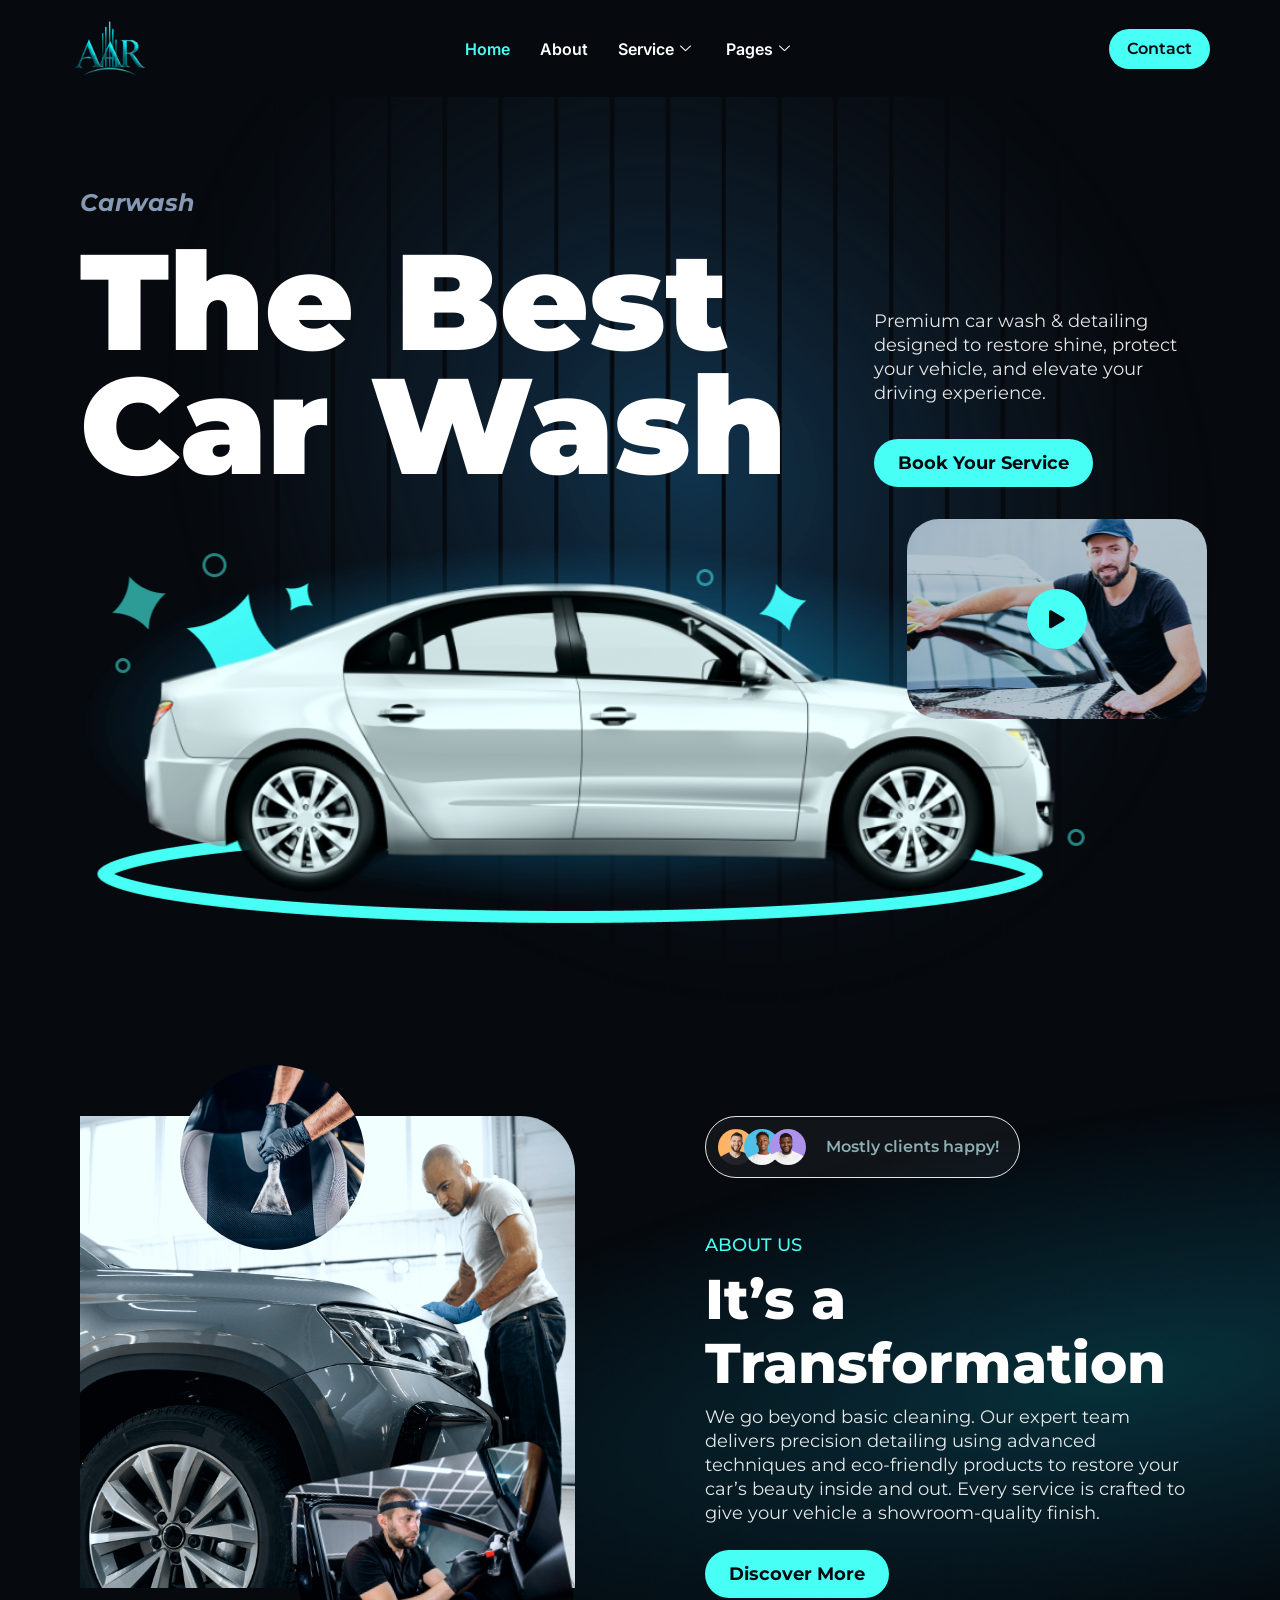
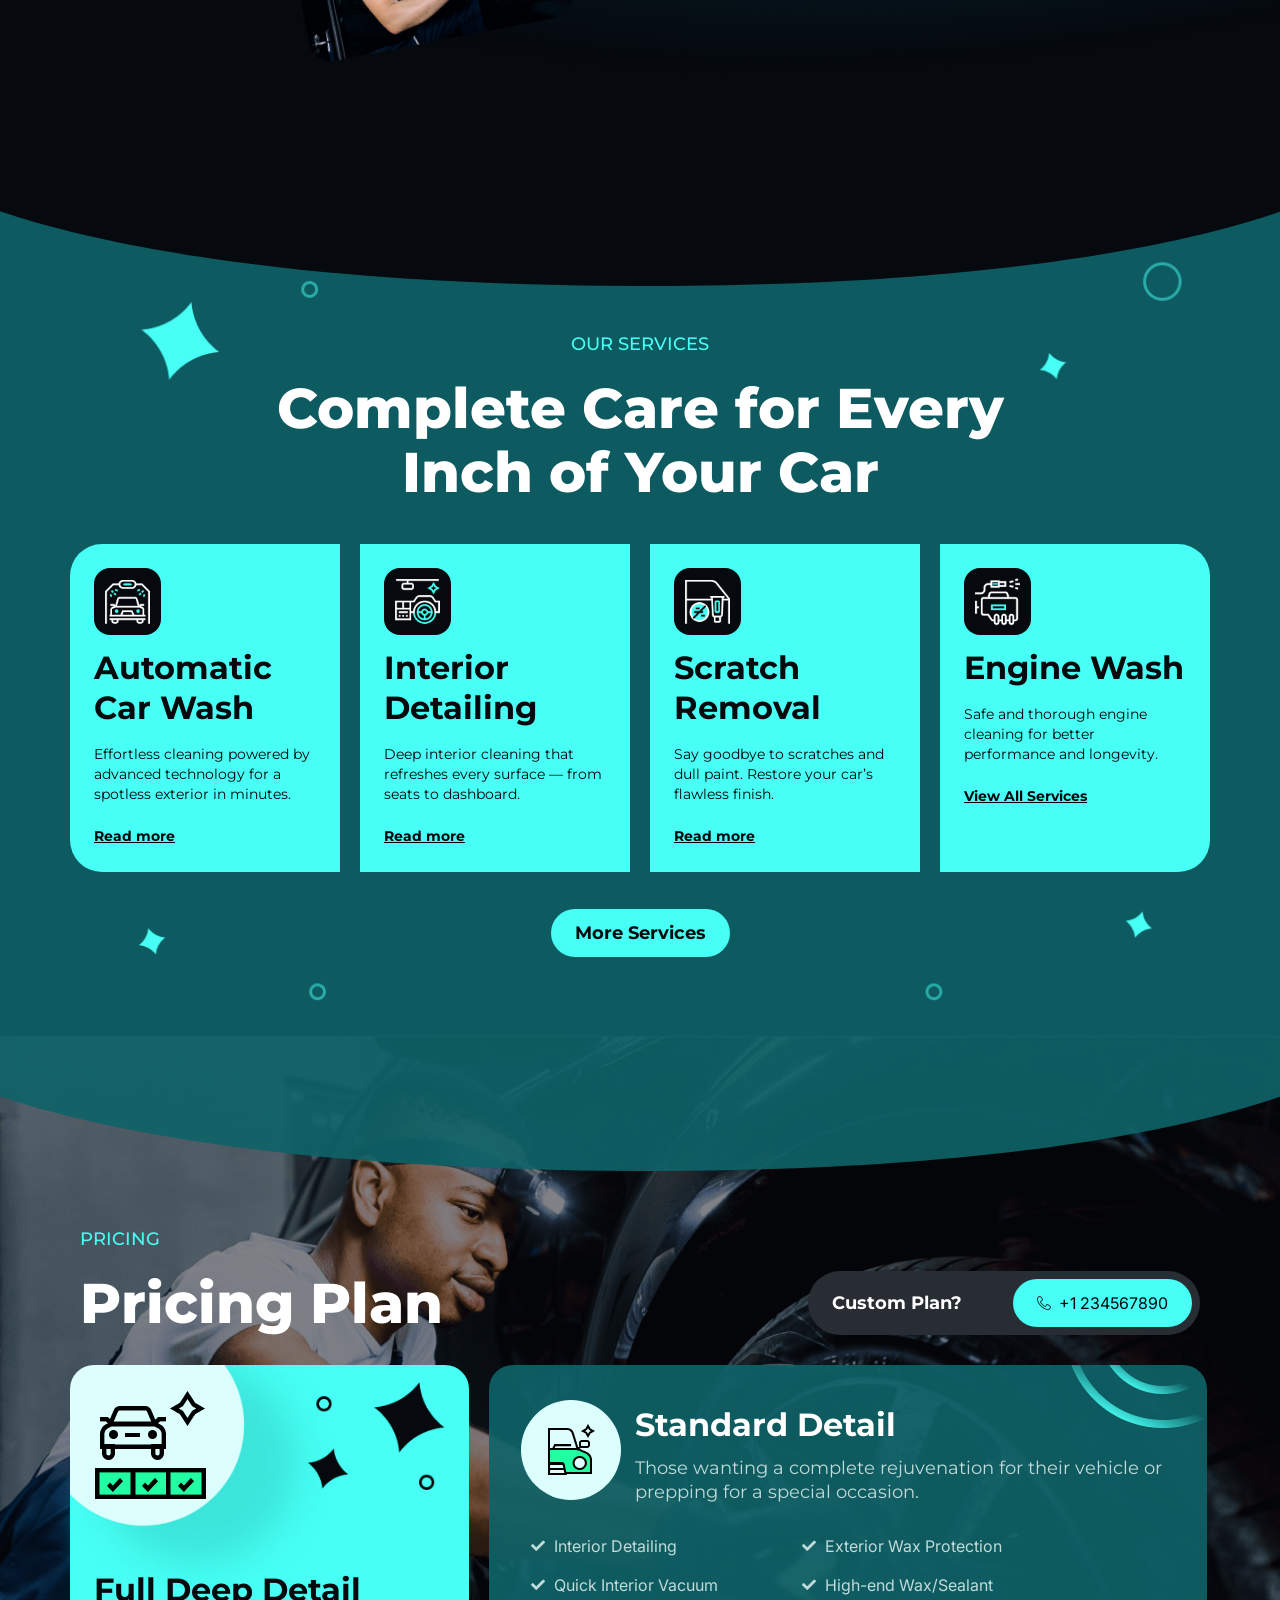
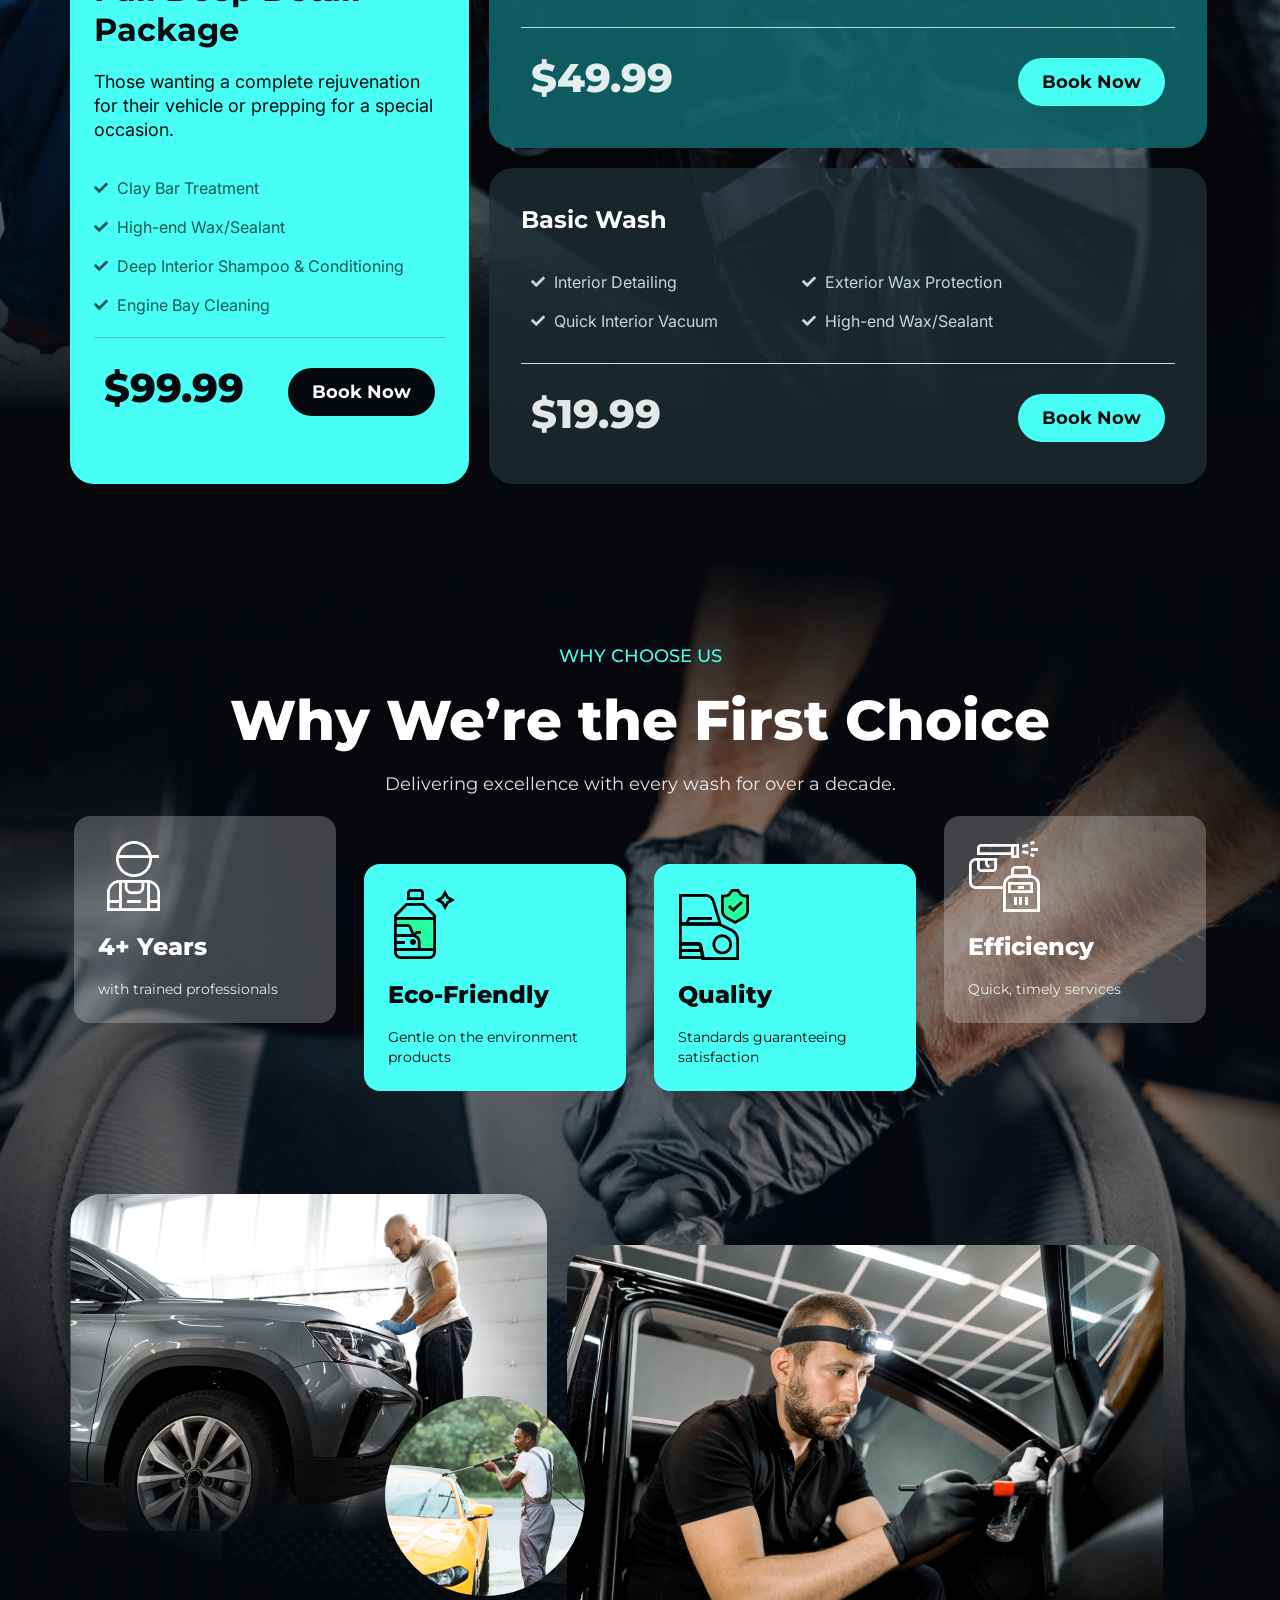
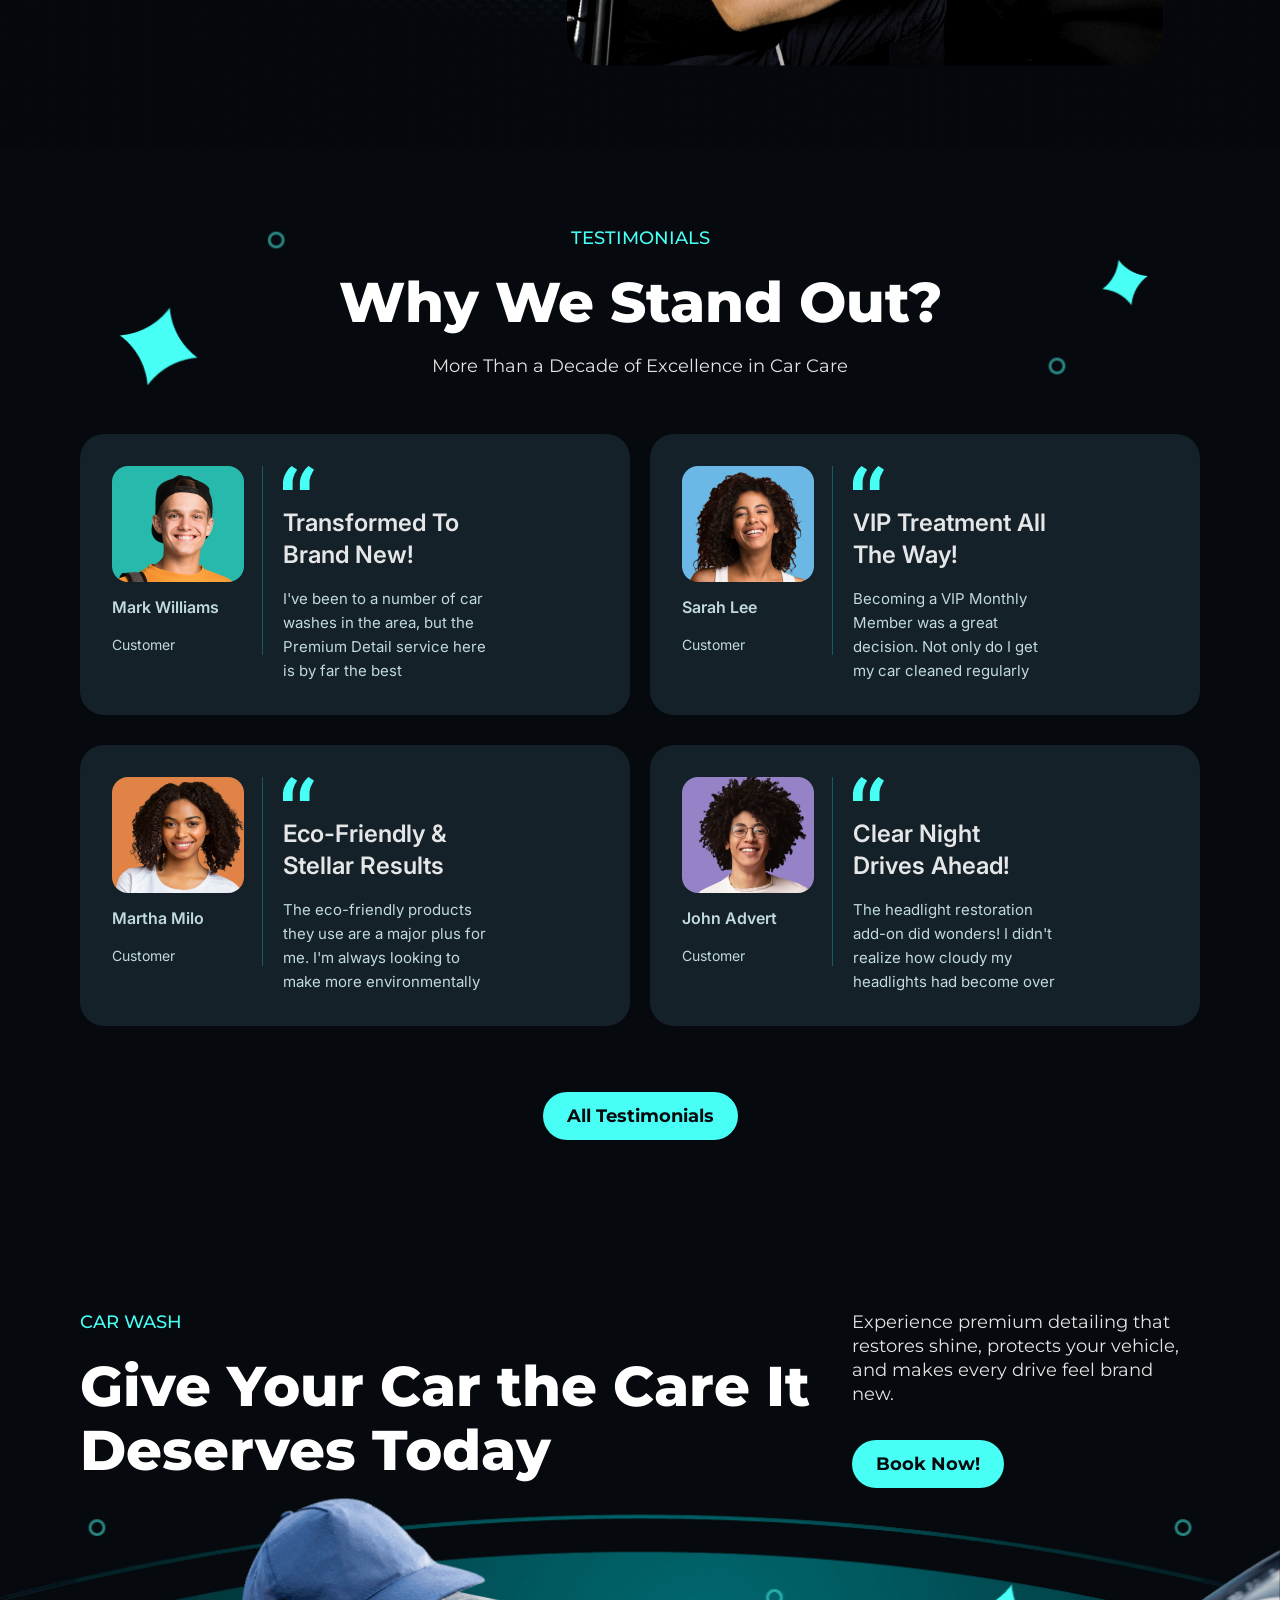
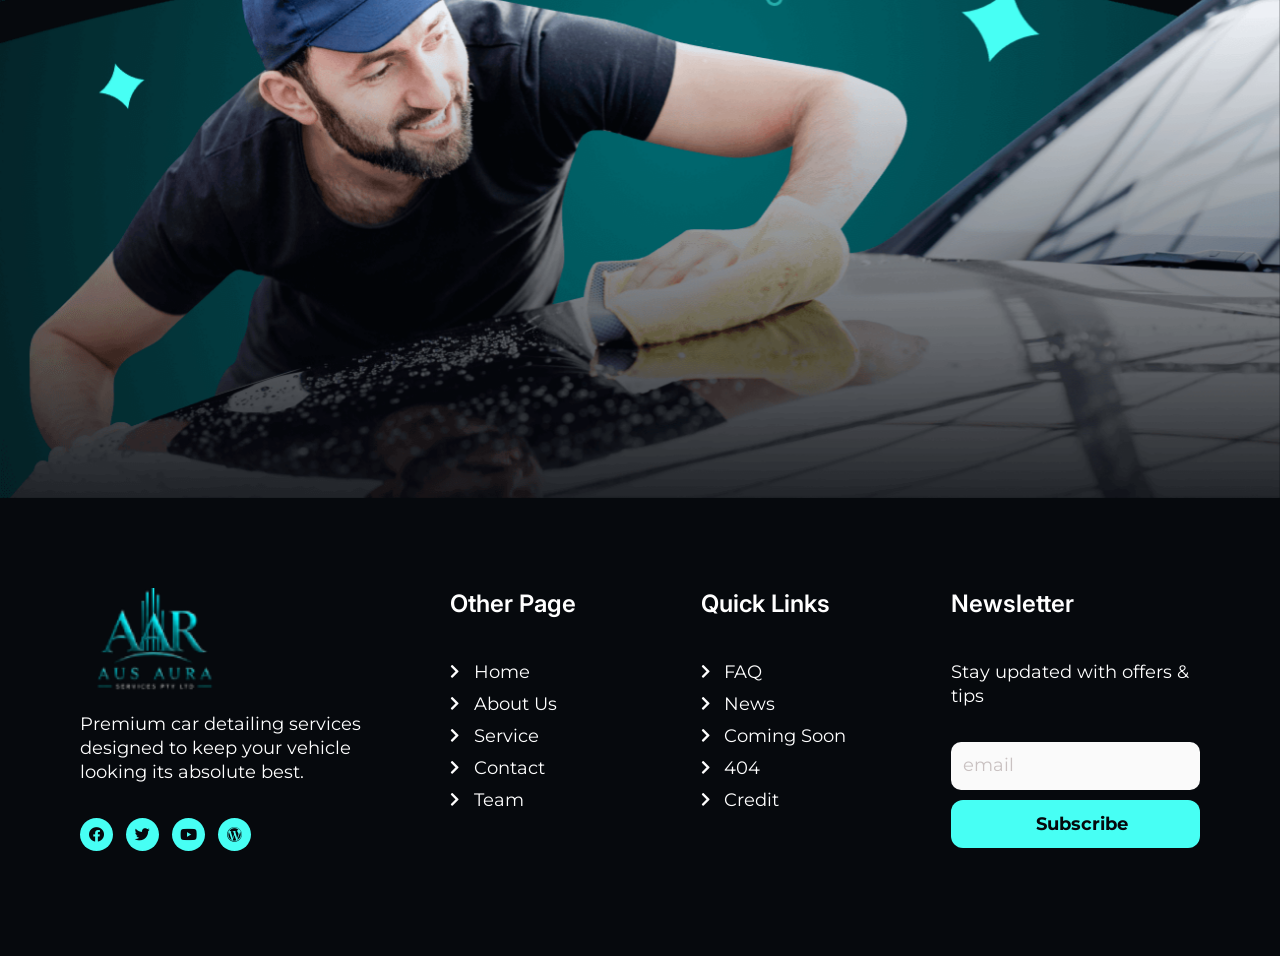
==== index.html @ 7280f5fd "fhome page" ====
<html lang="en-US" style="">
  <head>
    <meta charset="UTF-8" />
    <meta name="viewport" content="width=device-width, initial-scale=1.0" />
    <title>Home – kedas</title>
    <meta name="robots" content="max-image-preview:large" />
    <!-- <style>
      img:is([sizes="auto" i], [sizes^="auto," i]) {
        contain-intrinsic-size: 3000px 1500px;
      }
    </style>
    <link
      rel="alternate"
      type="application/rss+xml"
      title="kedas » Feed"
      href="https://kit.nirmanavisual.com/kedas/feed/"
    />
    <link
      rel="alternate"
      type="application/rss+xml"
      title="kedas » Comments Feed"
      href="https://kit.nirmanavisual.com/kedas/comments/feed/"
    /> -->
    <!-- <script>
      window._wpemojiSettings = {
        baseUrl: "https:\/\/s.w.org\/images\/core\/emoji\/15.0.3\/72x72\/",
        ext: ".png",
        svgUrl: "https:\/\/s.w.org\/images\/core\/emoji\/15.0.3\/svg\/",
        svgExt: ".svg",
        source: {
          concatemoji:
            "https:\/\/kit.nirmanavisual.com\/kedas\/wp-includes\/js\/wp-emoji-release.min.js?ver=6.7.5",
        },
      };
      /*! This file is auto-generated */
      !(function (i, n) {
        var o, s, e;
        function c(e) {
          try {
            var t = { supportTests: e, timestamp: new Date().valueOf() };
            sessionStorage.setItem(o, JSON.stringify(t));
          } catch (e) {}
        }
        function p(e, t, n) {
          (e.clearRect(0, 0, e.canvas.width, e.canvas.height),
            e.fillText(t, 0, 0));
          var t = new Uint32Array(
              e.getImageData(0, 0, e.canvas.width, e.canvas.height).data,
            ),
            r =
              (e.clearRect(0, 0, e.canvas.width, e.canvas.height),
              e.fillText(n, 0, 0),
              new Uint32Array(
                e.getImageData(0, 0, e.canvas.width, e.canvas.height).data,
              ));
          return t.every(function (e, t) {
            return e === r[t];
          });
        }
        function u(e, t, n) {
          switch (t) {
            case "flag":
              return n(
                e,
                "\ud83c\udff3\ufe0f\u200d\u26a7\ufe0f",
                "\ud83c\udff3\ufe0f\u200b\u26a7\ufe0f",
              )
                ? !1
                : !n(
                    e,
                    "\ud83c\uddfa\ud83c\uddf3",
                    "\ud83c\uddfa\u200b\ud83c\uddf3",
                  ) &&
                    !n(
                      e,
                      "\ud83c\udff4\udb40\udc67\udb40\udc62\udb40\udc65\udb40\udc6e\udb40\udc67\udb40\udc7f",
                      "\ud83c\udff4\u200b\udb40\udc67\u200b\udb40\udc62\u200b\udb40\udc65\u200b\udb40\udc6e\u200b\udb40\udc67\u200b\udb40\udc7f",
                    );
            case "emoji":
              return !n(
                e,
                "\ud83d\udc26\u200d\u2b1b",
                "\ud83d\udc26\u200b\u2b1b",
              );
          }
          return !1;
        }
        function f(e, t, n) {
          var r =
              "undefined" != typeof WorkerGlobalScope &&
              self instanceof WorkerGlobalScope
                ? new OffscreenCanvas(300, 150)
                : i.createElement("canvas"),
            a = r.getContext("2d", { willReadFrequently: !0 }),
            o = ((a.textBaseline = "top"), (a.font = "600 32px Arial"), {});
          return (
            e.forEach(function (e) {
              o[e] = t(a, e, n);
            }),
            o
          );
        }
        function t(e) {
          var t = i.createElement("script");
          ((t.src = e), (t.defer = !0), i.head.appendChild(t));
        }
        "undefined" != typeof Promise &&
          ((o = "wpEmojiSettingsSupports"),
          (s = ["flag", "emoji"]),
          (n.supports = { everything: !0, everythingExceptFlag: !0 }),
          (e = new Promise(function (e) {
            i.addEventListener("DOMContentLoaded", e, { once: !0 });
          })),
          new Promise(function (t) {
            var n = (function () {
              try {
                var e = JSON.parse(sessionStorage.getItem(o));
                if (
                  "object" == typeof e &&
                  "number" == typeof e.timestamp &&
                  new Date().valueOf() < e.timestamp + 604800 &&
                  "object" == typeof e.supportTests
                )
                  return e.supportTests;
              } catch (e) {}
              return null;
            })();
            if (!n) {
              if (
                "undefined" != typeof Worker &&
                "undefined" != typeof OffscreenCanvas &&
                "undefined" != typeof URL &&
                URL.createObjectURL &&
                "undefined" != typeof Blob
              )
                try {
                  var e =
                      "postMessage(" +
                      f.toString() +
                      "(" +
                      [JSON.stringify(s), u.toString(), p.toString()].join(
                        ",",
                      ) +
                      "));",
                    r = new Blob([e], { type: "text/javascript" }),
                    a = new Worker(URL.createObjectURL(r), {
                      name: "wpTestEmojiSupports",
                    });
                  return void (a.onmessage = function (e) {
                    (c((n = e.data)), a.terminate(), t(n));
                  });
                } catch (e) {}
              c((n = f(s, u, p)));
            }
            t(n);
          })
            .then(function (e) {
              for (var t in e)
                ((n.supports[t] = e[t]),
                  (n.supports.everything =
                    n.supports.everything && n.supports[t]),
                  "flag" !== t &&
                    (n.supports.everythingExceptFlag =
                      n.supports.everythingExceptFlag && n.supports[t]));
              ((n.supports.everythingExceptFlag =
                n.supports.everythingExceptFlag && !n.supports.flag),
                (n.DOMReady = !1),
                (n.readyCallback = function () {
                  n.DOMReady = !0;
                }));
            })
            .then(function () {
              return e;
            })
            .then(function () {
              var e;
              n.supports.everything ||
                (n.readyCallback(),
                (e = n.source || {}).concatemoji
                  ? t(e.concatemoji)
                  : e.wpemoji && e.twemoji && (t(e.twemoji), t(e.wpemoji)));
            }));
      })((window, document), window._wpemojiSettings);
    </script> -->
    <link
      rel="stylesheet"
      href="./assets/css/frontend-lite.min.css"
      media="all"
    />
    <link
      rel="stylesheet"
      href="./assets/css/post-245.css"
      media="all"
    />
    <link
      rel="stylesheet"
      href="./assets/css/frontend.css"
      media="all"
    />
    <link
      rel="stylesheet"
      id="font-awesome-5-all-css"
      href="./assets/css/fontawesome/all.min.css"
      media="all"
    />
    <link
      rel="stylesheet"
      id="font-awesome-4-shim-css"
      href="./assets/css/fontawesome/v4-shims.min.css"
      media="all"
    />
    <link
      rel="stylesheet"
      href="./assets/css/post-263.css"
      media="all"
    />
    <link
      rel="stylesheet"
      id="iziModal-css"
      href="./assets/css/iziModal.css"
      media="all"
    />
    <link
      rel="stylesheet"
      id="premium-addons-css"
      href="./assets/css/premium-addons.min.css"
      media="all"
    />
    <link
      rel="stylesheet"
      id="tf-font-awesome-css"
      href="./assets/css/fontawesome/all.min.css"
      media="all"
    />
    <link
      rel="stylesheet"
      id="tf-regular-css"
      href="./assets/css/fontawesome/regular.min.css"
      media="all"
    />
    <link
      rel="stylesheet"
      id="tf-style-css"
      href="./assets/css/tf-style.css"
      media="all"
    />
    <link rel="stylesheet" href="./assets/css/global-styles-inline-css.css">
    <link
      rel="stylesheet"
      id="niche-frame-css"
      href="./assets/css/niche-frame.css"
      media="all"
    />
    <link
      rel="stylesheet"
      id="font-awesome-css"
      href="./assets/css/fontawesome/font-awesome.min.css"
      media="all"
    />
    <link
      rel="stylesheet"
      id="animate-css"
      href="./assets/css/animate.min.css"
      media="all"
    />
    <link
      rel="stylesheet"
      id="themify-icons-css"
      href="./assets/css/themify-icons.min.css"
      media="all"
    />
    <link
      rel="stylesheet"
      id="linea-css"
      href="./assets/css/linea.min.css"
      media="all"
    />
    <link
      rel="stylesheet"
      id="magnific-popup-css"
      href="./assets/css/magnific-popup.min.css"
      media="all"
    />
    <link
      rel="stylesheet"
      id="owl-carousel-css"
      href="./assets/carousal/owl.carousel.css"
      media="all"
    />
    <link
      rel="stylesheet"
      id="juxtapose-css"
      href="./assets/css/juxtapose.css"
      media="all"
    />
    <link
      rel="stylesheet"
      id="naevents-styles-css"
      href="./assets/css/styles.css"
      media="all"
    />




    <link
      rel="stylesheet"
      id="naevents-responsive-css"
      href="./assets/css/responsive1.css"
      media="all"
    />
    <link
      rel="stylesheet"
      id="template-kit-export-css"
      href="./assets/css/template-kit-export-public.min.css"
      media="all"
    />
    <link
      rel="stylesheet"
      id="hfe-style-css"
      href="./assets/css/header-footer-elementor.css"
      media="all"
    />
    <link
      rel="stylesheet"
      id="elementor-icons-css"
      href="./assets/css/icons/elementor-icons.min.css"
      media="all"
    />
    <link
      rel="stylesheet"
      id="swiper-css"
      href="./assets/carousal/swiper.min.css"
      media="all"
    />
    <link
      rel="stylesheet"
      id="elementor-post-3-css"
      href="./assets/css/post-3.css"
      media="all"
    />
    <link
      rel="stylesheet"
      id="elementor-pro-css"
      href="./assets/css/frontend-lite2.css"
      media="all"
    />
    <link
      rel="stylesheet"
      id="jet-sticky-frontend-css"
      href="./assets/css/jet-sticky-frontend.css"
      media="all"
    />
    <link
      rel="stylesheet"
      id="elementor-post-268-css"
      href="./assets/css/post-268.css"
      media="all"
    />
    <link
      rel="stylesheet"
      id="text-editor-style-css"
      href="./assets/css/text-editor.css"
      media="all"
    />
    <link
      rel="stylesheet"
      id="hello-elementor-css"
      href="./assets/css/style.min.css"
      media="all"
    />
    <link
      rel="stylesheet"
      id="hello-elementor-theme-style-css"
      href="./assets/css/theme.min.css"
      media="all"
    />
    <link
      rel="stylesheet"
      id="hello-elementor-header-footer-css"
      href="./assets/css/header-footer.min.css"
      media="all"
    />
    <link
      rel="stylesheet"
      id="elementor-icons-ekiticons-css"
      href="./assets/css/icons/ekiticons.css"
      media="all"
    />
    <link
      rel="stylesheet"
      id="ekit-widget-styles-css"
      href="./assets/css/widget-styles.css"
      media="all"
    />
    <link
      rel="stylesheet"
      id="ekit-responsive-css"
      href="./assets/css/responsive.css"
      media="all"
    />



    <link
      rel="stylesheet"
      id="google-fonts-1-css"
      href="https://fonts.googleapis.com/css?family=Montserrat%3A100%2C100italic%2C200%2C200italic%2C300%2C300italic%2C400%2C400italic%2C500%2C500italic%2C600%2C600italic%2C700%2C700italic%2C800%2C800italic%2C900%2C900italic%7CInter%3A100%2C100italic%2C200%2C200italic%2C300%2C300italic%2C400%2C400italic%2C500%2C500italic%2C600%2C600italic%2C700%2C700italic%2C800%2C800italic%2C900%2C900italic&amp;display=auto&amp;ver=6.7.5"
      media="all"
    />
    <link
      rel="stylesheet"
      id="elementor-icons-shared-0-css"
      href="./assets/css/fontawesome/font-awesome.min.css"
      media="all"
    />
    <link
      rel="stylesheet"
      id="elementor-icons-fa-brands-css"
      href="./assets/css/fontawesome/brands.min.css"
      media="all"
    />
    <link
      rel="stylesheet"
      id="elementor-icons-fa-solid-css"
      href="./assets/css/fontawesome/solid.min.css"
      media="all"
    />
    <link rel="preconnect" href="https://fonts.gstatic.com/" crossorigin="" />
    <script
      src="./assets/css/fontawesome/v4-shims.min.css"
      id="font-awesome-4-shim-js"
    ></script>
    <script
      src="./assets/js/jquery.min.js"
      id="jquery-core-js"
    ></script>
    <script
      src="./assets/js/jquery-migrate.min.js"
      id="jquery-migrate-js"
    ></script>
    <script
      src="./assets/carousal/swiper.min.js"
      id="tf-swiper-js"
    ></script>
    <script
      src="./assets/js/template-kit-export-public.min.js"
      id="template-kit-export-js"
    ></script>

    <!-- <link
      rel="https://api.w.org/"
      href="https://kit.nirmanavisual.com/kedas/wp-json/"
    />
    <link
      rel="EditURI"
      type="application/rsd+xml"
      title="RSD"
      href="https://kit.nirmanavisual.com/kedas/xmlrpc.php?rsd"
    />
    <meta name="generator" content="WordPress 6.7.5" />
    <link
      rel="canonical"
      href="https://kit.nirmanavisual.com/kedas/template-kit/home/"
    />
    <link rel="shortlink" href="https://kit.nirmanavisual.com/kedas/?p=268" />
    <link
      rel="alternate"
      title="oEmbed (JSON)"
      type="application/json+oembed"
      href="https://kit.nirmanavisual.com/kedas/wp-json/oembed/1.0/embed?url=https%3A%2F%2Fkit.nirmanavisual.com%2Fkedas%2Ftemplate-kit%2Fhome%2F"
    />
    <link
      rel="alternate"
      title="oEmbed (XML)"
      type="text/xml+oembed"
      href="https://kit.nirmanavisual.com/kedas/wp-json/oembed/1.0/embed?url=https%3A%2F%2Fkit.nirmanavisual.com%2Fkedas%2Ftemplate-kit%2Fhome%2F&amp;format=xml"
    />
    <meta
      name="generator"
      content="Elementor 3.18.3; features: e_dom_optimization, e_optimized_assets_loading, e_optimized_css_loading, additional_custom_breakpoints, block_editor_assets_optimize, e_image_loading_optimization; settings: css_print_method-external, google_font-enabled, font_display-auto"
    /> -->

    <script
      src="./assets/js/wp-emoji-release.min.js"
      defer=""
    ></script>
    <style id="theia-sticky-sidebar-stylesheet-TSS">
      .theiaStickySidebar:after {
        content: "";
        display: table;
        clear: both;
      }
    </style>
  </head>

  <body
    class="envato_tk_templates-template envato_tk_templates-template-elementor_header_footer single single-envato_tk_templates postid-268 ehf-template-hello-elementor ehf-stylesheet-hello-elementor elementor-default elementor-template-full-width elementor-kit-3 elementor-page elementor-page-268 e--ua-blink e--ua-chrome e--ua-webkit"
    data-elementor-device-mode="desktop"
    style=""
  >
    <div
      class="ekit-template-content-markup ekit-template-content-header ekit-template-content-theme-support"
    >
      <div
        data-elementor-type="wp-post"
        data-elementor-id="245"
        class="elementor elementor-245"
        data-elementor-post-type="elementskit_template"
      >
        <div
          class="elementor-element elementor-element-3a4dbba e-flex e-con-boxed e-con e-parent"
          data-id="3a4dbba"
          data-element_type="container"
          data-settings='{"content_width":"boxed"}'
          data-core-v316-plus="true"
        >
          <div class="e-con-inner">
            <div
              class="elementor-element elementor-element-2f1b044 elementor-widget elementor-widget-image"
              data-id="2f1b044"
              data-element_type="widget"
              data-widget_type="image.default"
            >
              <div class="elementor-widget-container">
                <style>
                  /*! elementor - v3.18.0 - 20-12-2023 */
                  .elementor-widget-image {
                    text-align: center;
                  }

                  .elementor-widget-image a {
                    display: inline-block;
                  }

                  .elementor-widget-image a img[src$=".svg"] {
                    width: 48px;
                  }

                  .elementor-widget-image img {
                    vertical-align: middle;
                    display: inline-block;
                  }
                </style>
                <a
                  href="https://kit.nirmanavisual.com/archidream/template-kit/home/"
                >
                  <img
                    width="407"
                    height="61"
                    src="./assets/img/Car-Shop-Logo-1-1.png"
                    class="attachment-large size-large wp-image-721"
                    alt=""
                    srcset="
                      ./assets/img/Car-Shop-Logo-1-1.png        407w,
                      ./assets/img/Car-Shop-Logo-1-1-300x45.png 300w
                    "
                    sizes="(max-width: 407px) 100vw, 407px"
                  />
                </a>
              </div>
            </div>
            <div
              class="elementor-element elementor-element-634c798 elementor-widget elementor-widget-ekit-nav-menu"
              data-id="634c798"
              data-element_type="widget"
              data-widget_type="ekit-nav-menu.default"
            >
              <div class="elementor-widget-container">
                <div
                  class="ekit-wid-con ekit_menu_responsive_tablet"
                  data-hamburger-icon=""
                  data-hamburger-icon-type="icon"
                  data-responsive-breakpoint="1024"
                >
                  <button
                    class="elementskit-menu-hamburger elementskit-menu-toggler"
                    type="button"
                    aria-label="hamburger-icon"
                  >
                    <span class="elementskit-menu-hamburger-icon"></span
                    ><span class="elementskit-menu-hamburger-icon"></span
                    ><span class="elementskit-menu-hamburger-icon"></span>
                  </button>
                  <div
                    id="ekit-megamenu-header"
                    class="elementskit-menu-container elementskit-menu-offcanvas-elements elementskit-navbar-nav-default ekit-nav-menu-one-page-no ekit-nav-dropdown-hover"
                    ekit-dom-added="yes"
                  >
                    <ul
                      id="menu-header"
                      class="elementskit-navbar-nav elementskit-menu-po-center submenu-click-on-icon"
                    >
                      <li
                        id="menu-item-254"
                        class="menu-item menu-item-type-custom menu-item-object-custom current-menu-item menu-item-254 nav-item elementskit-mobile-builder-content active"
                        data-vertical-menu="750px"
                      >
                        <a
                          href="https://kit.nirmanavisual.com/kedas/template-kit/home/"
                          class="ekit-menu-nav-link active"
                          >Home</a
                        >
                      </li>
                      <li
                        id="menu-item-255"
                        class="menu-item menu-item-type-custom menu-item-object-custom menu-item-255 nav-item elementskit-mobile-builder-content"
                        data-vertical-menu="750px"
                      >
                        <a
                          href="https://kit.nirmanavisual.com/kedas/template-kit/about/"
                          class="ekit-menu-nav-link"
                          >About</a
                        >
                      </li>
                      <li
                        id="menu-item-596"
                        class="menu-item menu-item-type-custom menu-item-object-custom menu-item-has-children menu-item-596 nav-item elementskit-dropdown-has relative_position elementskit-dropdown-menu-default_width elementskit-mobile-builder-content"
                        data-vertical-menu="750px"
                      >
                        <a
                          href="#"
                          class="ekit-menu-nav-link ekit-menu-dropdown-toggle"
                          >Service<i
                            aria-hidden="true"
                            class="icon icon-down-arrow1 elementskit-submenu-indicator"
                          ></i
                        ></a>
                        <ul
                          class="elementskit-dropdown elementskit-submenu-panel"
                        >
                          <li
                            id="menu-item-262"
                            class="menu-item menu-item-type-custom menu-item-object-custom menu-item-262 nav-item elementskit-mobile-builder-content"
                            data-vertical-menu="750px"
                          >
                            <a
                              href="https://kit.nirmanavisual.com/kedas/template-kit/service/"
                              class="dropdown-item"
                              >Service</a
                            >
                          </li>
                          <li
                            id="menu-item-595"
                            class="menu-item menu-item-type-custom menu-item-object-custom menu-item-595 nav-item elementskit-mobile-builder-content"
                            data-vertical-menu="750px"
                          >
                            <a
                              href="https://kit.nirmanavisual.com/kedas/template-kit/service-detail/"
                              class="dropdown-item"
                              >Service Details</a
                            >
                          </li>
                        </ul>
                      </li>
                      <li
                        id="menu-item-257"
                        class="menu-item menu-item-type-custom menu-item-object-custom menu-item-has-children menu-item-257 nav-item elementskit-dropdown-has relative_position elementskit-dropdown-menu-default_width elementskit-mobile-builder-content"
                        data-vertical-menu="750px"
                      >
                        <a
                          href="#"
                          class="ekit-menu-nav-link ekit-menu-dropdown-toggle"
                          >Pages<i
                            aria-hidden="true"
                            class="icon icon-down-arrow1 elementskit-submenu-indicator"
                          ></i
                        ></a>
                        <ul
                          class="elementskit-dropdown elementskit-submenu-panel"
                        >
                          <li
                            id="menu-item-256"
                            class="menu-item menu-item-type-custom menu-item-object-custom menu-item-256 nav-item elementskit-mobile-builder-content"
                            data-vertical-menu="750px"
                          >
                            <a
                              href="https://kit.nirmanavisual.com/kedas/template-kit/new/"
                              class="dropdown-item"
                              >News</a
                            >
                          </li>
                          <li
                            id="menu-item-636"
                            class="menu-item menu-item-type-custom menu-item-object-custom menu-item-636 nav-item elementskit-mobile-builder-content"
                            data-vertical-menu="750px"
                          >
                            <a
                              href="https://kit.nirmanavisual.com/kedas/template-kit/team/"
                              class="dropdown-item"
                              >Team</a
                            >
                          </li>
                          <li
                            id="menu-item-258"
                            class="menu-item menu-item-type-custom menu-item-object-custom menu-item-258 nav-item elementskit-mobile-builder-content"
                            data-vertical-menu="750px"
                          >
                            <a
                              href="https://kit.nirmanavisual.com/kedas/template-kit/faq/"
                              class="dropdown-item"
                              >FAQ</a
                            >
                          </li>
                          <li
                            id="menu-item-259"
                            class="menu-item menu-item-type-custom menu-item-object-custom menu-item-259 nav-item elementskit-mobile-builder-content"
                            data-vertical-menu="750px"
                          >
                            <a
                              href="https://kit.nirmanavisual.com/kedas/template-kit/404/"
                              class="dropdown-item"
                              >404</a
                            >
                          </li>
                          <li
                            id="menu-item-260"
                            class="menu-item menu-item-type-custom menu-item-object-custom menu-item-260 nav-item elementskit-mobile-builder-content"
                            data-vertical-menu="750px"
                          >
                            <a
                              href="https://kit.nirmanavisual.com/kedas/template-kit/contact/"
                              class="dropdown-item"
                              >Contact</a
                            >
                          </li>
                        </ul>
                      </li>
                    </ul>
                    <div class="elementskit-nav-identity-panel">
                      <div class="elementskit-site-title">
                        <a
                          class="elementskit-nav-logo"
                          href="https://kit.nirmanavisual.com/kedas"
                          target="_self"
                          rel=""
                        >
                          <img src="" title="" alt="" />
                        </a>
                      </div>
                      <button
                        class="elementskit-menu-close elementskit-menu-toggler"
                        type="button"
                      >
                        X
                      </button>
                    </div>
                  </div>
                  <div
                    class="elementskit-menu-overlay elementskit-menu-offcanvas-elements elementskit-menu-toggler ekit-nav-menu--overlay"
                  ></div>
                </div>
              </div>
            </div>
            <div
              class="elementor-element elementor-element-b8241de elementor-align-right elementor-mobile-align-center elementor-widget elementor-widget-button"
              data-id="b8241de"
              data-element_type="widget"
              data-widget_type="button.default"
            >
              <div class="elementor-widget-container">
                <div class="elementor-button-wrapper">
                  <a
                    class="elementor-button elementor-button-link elementor-size-sm"
                    href="https://kit.nirmanavisual.com/kedas/template-kit/contact/"
                  >
                    <span class="elementor-button-content-wrapper">
                      <span class="elementor-button-text">Contact</span>
                    </span>
                  </a>
                </div>
              </div>
            </div>
          </div>
        </div>
      </div>
    </div>
    <div
      data-elementor-type="wp-post"
      data-elementor-id="268"
      class="elementor elementor-268"
      data-elementor-post-type="envato_tk_templates"
    >
      <div
        class="elementor-element elementor-element-24ff5d5 e-flex e-con-boxed e-con e-parent"
        data-id="24ff5d5"
        data-element_type="container"
        data-settings='{"background_background":"classic","content_width":"boxed"}'
        data-core-v316-plus="true"
      >
        <div class="e-con-inner">
          <div
            class="elementor-element elementor-element-f6853c3 e-flex e-con-boxed e-con e-child"
            data-id="f6853c3"
            data-element_type="container"
            data-settings='{"content_width":"boxed"}'
          >
            <div class="e-con-inner">
              <div
                class="elementor-element elementor-element-f866325 e-con-full e-flex e-con e-child"
                data-id="f866325"
                data-element_type="container"
                data-settings='{"content_width":"full"}'
              >
                <div
                  class="elementor-element elementor-element-ba15b96 elementor-widget elementor-widget-heading animated fadeInLeft"
                  data-id="ba15b96"
                  data-element_type="widget"
                  data-settings='{"_animation":"fadeInLeft"}'
                  data-widget_type="heading.default"
                >
                  <div class="elementor-widget-container">
                    <style>
                      /*! elementor - v3.18.0 - 20-12-2023 */
                      .elementor-heading-title {
                        padding: 0;
                        margin: 0;
                        line-height: 1;
                      }

                      .elementor-widget-heading
                        .elementor-heading-title[class*="elementor-size-"]
                        > a {
                        color: inherit;
                        font-size: inherit;
                        line-height: inherit;
                      }

                      .elementor-widget-heading
                        .elementor-heading-title.elementor-size-small {
                        font-size: 15px;
                      }

                      .elementor-widget-heading
                        .elementor-heading-title.elementor-size-medium {
                        font-size: 19px;
                      }

                      .elementor-widget-heading
                        .elementor-heading-title.elementor-size-large {
                        font-size: 29px;
                      }

                      .elementor-widget-heading
                        .elementor-heading-title.elementor-size-xl {
                        font-size: 39px;
                      }

                      .elementor-widget-heading
                        .elementor-heading-title.elementor-size-xxl {
                        font-size: 59px;
                      }
                    </style>
                    <h2 class="elementor-heading-title elementor-size-default">
                      Carwash
                    </h2>
                  </div>
                </div>
                <div
                  class="elementor-element elementor-element-a9d19dd elementor-widget__width-initial elementor-widget elementor-widget-heading animated fadeInLeft"
                  data-id="a9d19dd"
                  data-element_type="widget"
                  data-settings='{"_animation":"fadeInLeft"}'
                  data-widget_type="heading.default"
                >
                  <div class="elementor-widget-container">
                    <h1 class="elementor-heading-title elementor-size-default">
                      The Best Car Wash
                    </h1>
                  </div>
                </div>
              </div>
              <div
                class="elementor-element elementor-element-74dd84c e-flex e-con-boxed e-con e-child"
                data-id="74dd84c"
                data-element_type="container"
                data-settings='{"content_width":"boxed"}'
              >
                <div class="e-con-inner">
                  <div
                    class="elementor-element elementor-element-3d3df9c elementor-widget elementor-widget-text-editor animated fadeInRight"
                    data-id="3d3df9c"
                    data-element_type="widget"
                    data-settings='{"_animation":"fadeInRight"}'
                    data-widget_type="text-editor.default"
                  >
                    <div class="elementor-widget-container">
                      <style>
                        /*! elementor - v3.18.0 - 20-12-2023 */
                        .elementor-widget-text-editor.elementor-drop-cap-view-stacked
                          .elementor-drop-cap {
                          background-color: #69727d;
                          color: #fff;
                        }

                        .elementor-widget-text-editor.elementor-drop-cap-view-framed
                          .elementor-drop-cap {
                          color: #69727d;
                          border: 3px solid;
                          background-color: transparent;
                        }

                        .elementor-widget-text-editor:not(
                            .elementor-drop-cap-view-default
                          )
                          .elementor-drop-cap {
                          margin-top: 8px;
                        }

                        .elementor-widget-text-editor:not(
                            .elementor-drop-cap-view-default
                          )
                          .elementor-drop-cap-letter {
                          width: 1em;
                          height: 1em;
                        }

                        .elementor-widget-text-editor .elementor-drop-cap {
                          float: left;
                          text-align: center;
                          line-height: 1;
                          font-size: 50px;
                        }

                        .elementor-widget-text-editor
                          .elementor-drop-cap-letter {
                          display: inline-block;
                        }
                      </style>
                      <p>
                        Premium car wash & detailing designed to restore shine, protect your vehicle, and elevate your driving experience.
                      </p>
                    </div>
                  </div>
                  <div
                    class="elementor-element elementor-element-f676bd7 elementor-mobile-align-center elementor-widget elementor-widget-button animated fadeInRight"
                    data-id="f676bd7"
                    data-element_type="widget"
                    data-settings='{"_animation":"fadeInRight"}'
                    data-widget_type="button.default"
                  >
                    <div class="elementor-widget-container">
                      <div class="elementor-button-wrapper">
                        <a
                          class="elementor-button elementor-button-link elementor-size-sm"
                          href="#"
                        >
                          <span class="elementor-button-content-wrapper">
                            <span class="elementor-button-text">Book Your Service</span>
                          </span>
                        </a>
                      </div>
                    </div>
                  </div>
                  <div
                    class="elementor-element elementor-element-0166559 elementor-absolute elementor-hidden-tablet elementor-hidden-mobile elementor-widget elementor-widget-elementskit-video animated fadeInUp"
                    data-id="0166559"
                    data-element_type="widget"
                    data-settings='{"_position":"absolute","_animation":"fadeInUp"}'
                    data-widget_type="elementskit-video.default"
                  >
                    <div class="elementor-widget-container">
                      <div class="ekit-wid-con">
                        <div
                          class="video-content"
                          data-video-player="[]"
                          data-video-setting='{"videoVolume":"horizontal","startVolume":0.8,"videoType":"iframe","videoClass":"mfp-fade"}'
                        >
                          <a
                            class="ekit_icon_button glow-btn ekit-video-popup ekit-video-popup-btn"
                            href="https://www.youtube.com/embed/VhBl3dHT5SY?feature=oembed?playlist=VhBl3dHT5SY&amp;mute=0&amp;autoplay=0&amp;loop=no&amp;controls=0&amp;start=0&amp;end="
                            aria-label="video-popup"
                          >
                            <i aria-hidden="true" class="fas fa-play"></i>
                          </a>
                        </div>
                      </div>
                    </div>
                  </div>
                </div>
              </div>
            </div>
          </div>
          <div
            class="elementor-element elementor-element-6d85913 e-flex e-con-boxed e-con e-child"
            data-id="6d85913"
            data-element_type="container"
            data-settings='{"content_width":"boxed"}'
          >
            <div class="e-con-inner">
              <div
                class="elementor-element elementor-element-15f284f elementor-widget__width-initial elementor-widget-tablet__width-initial elementor-widget elementor-widget-image animated fadeInUp"
                data-id="15f284f"
                data-element_type="widget"
                data-settings='{"_animation":"fadeInUp"}'
                data-widget_type="image.default"
              >
                <div class="elementor-widget-container">
                  <img
                    fetchpriority="high"
                    decoding="async"
                    width="800"
                    height="286"
                    src="./assets/img/Car-Hero.png"
                    class="attachment-large size-large wp-image-58"
                    alt=""
                    srcset="
                      ./assets/img/Car-Hero.png         881w,
                      ./assets/img/Car-Hero-300x107.png 300w,
                      ./assets/img/Car-Hero-768x275.png 768w,
                      ./assets/img/Car-Hero-800x286.png 800w
                    "
                    sizes="(max-width: 800px) 100vw, 800px"
                  />
                </div>
              </div>
            </div>
          </div>
        </div>
      </div>
      <div
        class="elementor-element elementor-element-6cf0a37 e-flex e-con-boxed e-con e-parent"
        data-id="6cf0a37"
        data-element_type="container"
        data-settings='{"background_background":"classic","content_width":"boxed"}'
        data-core-v316-plus="true"
      >
        <div class="e-con-inner">
          <div
            class="elementor-element elementor-element-c1e7e0d e-flex e-con-boxed e-con e-child"
            data-id="c1e7e0d"
            data-element_type="container"
            data-settings='{"content_width":"boxed"}'
          >
            <div class="e-con-inner">
              <div
                class="elementor-element elementor-element-130ff57 elementor-absolute elementor-hidden-mobile elementor-widget elementor-widget-image animated fadeInDown"
                data-id="130ff57"
                data-element_type="widget"
                data-settings='{"_position":"absolute","_animation":"fadeInDown"}'
                data-widget_type="image.default"
              >
                <div class="elementor-widget-container">
                  <img
                    decoding="async"
                    width="185"
                    height="185"
                    src="./assets/img/about-us-Foto-2.png"
                    class="attachment-large size-large wp-image-238"
                    alt=""
                    srcset="
                      ./assets/img/about-us-Foto-2.png         185w,
                      ./assets/img/about-us-Foto-2-150x150.png 150w
                    "
                    sizes="(max-width: 185px) 100vw, 185px"
                  />
                </div>
              </div>
              <div
                class="elementor-element elementor-element-ddcddc6 elementor-widget elementor-widget-image animated fadeInLeft"
                data-id="ddcddc6"
                data-element_type="widget"
                data-settings='{"_animation":"fadeInLeft"}'
                data-widget_type="image.default"
              >
                <div class="elementor-widget-container">
                  <img
                    loading="lazy"
                    decoding="async"
                    width="722"
                    height="688"
                    src="./assets/img/About-Us-foto-.png"
                    class="attachment-large size-large wp-image-237"
                    alt=""
                    srcset="
                      ./assets/img/About-Us-foto-.png         722w,
                      ./assets/img/About-Us-foto--300x286.png 300w
                    "
                    sizes="(max-width: 722px) 100vw, 722px"
                  />
                </div>
              </div>
              <div
                class="elementor-element elementor-element-ab3253e e-transform elementor-widget elementor-widget-image animated fadeInUp"
                data-id="ab3253e"
                data-element_type="widget"
                data-settings='{"_transform_rotateZ_effect":{"unit":"px","size":-11,"sizes":[]},"_animation":"fadeInUp","_transform_rotateZ_effect_tablet":{"unit":"deg","size":"","sizes":[]},"_transform_rotateZ_effect_mobile":{"unit":"deg","size":"","sizes":[]}}'
                data-widget_type="image.default"
              >
                <div class="elementor-widget-container">
                  <img
                    loading="lazy"
                    decoding="async"
                    width="270"
                    height="180"
                    src="./assets/img/about-us-Foto-3.png.png"
                    class="attachment-large size-large wp-image-239"
                    alt=""
                  />
                </div>
              </div>
            </div>
          </div>
          <div
            class="elementor-element elementor-element-5672a44 e-flex e-con-boxed e-con e-child"
            data-id="5672a44"
            data-element_type="container"
            data-settings='{"content_width":"boxed"}'
          >
            <div class="e-con-inner">
              <div
                class="elementor-element elementor-element-3562b99 e-con-full e-flex e-con e-child animated fadeInDown"
                data-id="3562b99"
                data-element_type="container"
                data-settings='{"content_width":"full","background_background":"classic","animation":"fadeInDown"}'
              >
                <div
                  class="elementor-element elementor-element-5d470e7 elementor-widget elementor-widget-image"
                  data-id="5d470e7"
                  data-element_type="widget"
                  data-widget_type="image.default"
                >
                  <div class="elementor-widget-container">
                    <img
                      loading="lazy"
                      decoding="async"
                      width="36"
                      height="36"
                      src="./assets/img/About-us-image2.png"
                      class="attachment-large size-large wp-image-222"
                      alt=""
                    />
                  </div>
                </div>
                <div
                  class="elementor-element elementor-element-01484ad elementor-widget elementor-widget-image"
                  data-id="01484ad"
                  data-element_type="widget"
                  data-widget_type="image.default"
                >
                  <div class="elementor-widget-container">
                    <img
                      loading="lazy"
                      decoding="async"
                      width="36"
                      height="36"
                      src="./assets/img/About-us-image3.png"
                      class="attachment-large size-large wp-image-223"
                      alt=""
                    />
                  </div>
                </div>
                <div
                  class="elementor-element elementor-element-1e36228 elementor-widget elementor-widget-image"
                  data-id="1e36228"
                  data-element_type="widget"
                  data-widget_type="image.default"
                >
                  <div class="elementor-widget-container">
                    <img
                      loading="lazy"
                      decoding="async"
                      width="36"
                      height="36"
                      src="./assets/img/About-us-image.png"
                      class="attachment-large size-large wp-image-221"
                      alt=""
                    />
                  </div>
                </div>
                <div
                  class="elementor-element elementor-element-89fd992 elementor-widget elementor-widget-heading"
                  data-id="89fd992"
                  data-element_type="widget"
                  data-widget_type="heading.default"
                >
                  <div class="elementor-widget-container">
                    <h2 class="elementor-heading-title elementor-size-default">
                      Mostly clients happy!
                    </h2>
                  </div>
                </div>
              </div>
              <div
                class="elementor-element elementor-element-9b5d6e1 elementor-widget elementor-widget-heading animated fadeInRight"
                data-id="9b5d6e1"
                data-element_type="widget"
                data-settings='{"_animation":"fadeInRight"}'
                data-widget_type="heading.default"
              >
                <div class="elementor-widget-container">
                  <h2 class="elementor-heading-title elementor-size-default">
                    About us
                  </h2>
                </div>
              </div>
              <div
                class="elementor-element elementor-element-d843e39 elementor-widget__width-inherit elementor-widget elementor-widget-heading animated fadeInRight"
                data-id="d843e39"
                data-element_type="widget"
                data-settings='{"_animation":"fadeInRight"}'
                data-widget_type="heading.default"
              >
                <div class="elementor-widget-container">
                  <h2 class="elementor-heading-title elementor-size-default">
                    It’s a Transformation
                  </h2>
                </div>
              </div>
              <div
                class="elementor-element elementor-element-05655e8 elementor-widget elementor-widget-text-editor animated fadeInRight"
                data-id="05655e8"
                data-element_type="widget"
                data-settings='{"_animation":"fadeInRight"}'
                data-widget_type="text-editor.default"
              >
                <div class="elementor-widget-container">
                  <p>
                    We go beyond basic cleaning. Our expert team delivers precision detailing using advanced techniques and eco-friendly products to restore your car’s beauty inside and out. Every service is crafted to give your vehicle a showroom-quality finish.
                  </p>
                </div>
              </div>
              <div
                class="elementor-element elementor-element-274ff5f elementor-mobile-align-center elementor-widget elementor-widget-button animated fadeInUp"
                data-id="274ff5f"
                data-element_type="widget"
                data-settings='{"_animation":"fadeInUp"}'
                data-widget_type="button.default"
              >
                <div class="elementor-widget-container">
                  <div class="elementor-button-wrapper">
                    <a
                      class="elementor-button elementor-button-link elementor-size-sm"
                      href="#"
                    >
                      <span class="elementor-button-content-wrapper">
                        <span class="elementor-button-text">Discover More</span>
                      </span>
                    </a>
                  </div>
                </div>
              </div>
            </div>
          </div>
        </div>
      </div>
      <div
        class="elementor-element elementor-element-b9221e4 e-flex e-con-boxed e-con e-parent"
        data-id="b9221e4"
        data-element_type="container"
        data-settings='{"background_background":"classic","shape_divider_top":"curve","content_width":"boxed"}'
        data-core-v316-plus="true"
      >
        <div class="e-con-inner">
          <div
            class="elementor-shape elementor-shape-top"
            data-negative="false"
          >
            <svg
              xmlns="http://www.w3.org/2000/svg"
              viewBox="0 0 1000 100"
              preserveAspectRatio="none"
            >
              <path
                class="elementor-shape-fill"
                d="M1000,4.3V0H0v4.3C0.9,23.1,126.7,99.2,500,100S1000,22.7,1000,4.3z"
              ></path>
            </svg>
          </div>
          <div
            class="elementor-element elementor-element-711718e elementor-widget elementor-widget-heading animated fadeInDown"
            data-id="711718e"
            data-element_type="widget"
            data-settings='{"_animation":"fadeInDown"}'
            data-widget_type="heading.default"
          >
            <div class="elementor-widget-container">
              <h2 class="elementor-heading-title elementor-size-default">
                Our services
              </h2>
            </div>
          </div>
          <div
            class="elementor-element elementor-element-4ba0c90 elementor-widget elementor-widget-heading animated fadeInUp"
            data-id="4ba0c90"
            data-element_type="widget"
            data-settings='{"_animation":"fadeInUp"}'
            data-widget_type="heading.default"
          >
            <div class="elementor-widget-container">
              <h2 class="elementor-heading-title elementor-size-default">
                Complete Care for Every <br>Inch of Your Car
              </h2>
            </div>
          </div>
          <div
            class="elementor-element elementor-element-71639a9 e-flex e-con-boxed e-con e-child"
            data-id="71639a9"
            data-element_type="container"
            data-settings='{"content_width":"boxed"}'
          >
            <div class="e-con-inner">
              <div
                class="elementor-element elementor-element-81d47b7 e-flex e-con-boxed e-con e-child animated fadeInRight"
                data-id="81d47b7"
                data-element_type="container"
                data-settings='{"background_background":"classic","animation":"fadeInRight","animation_delay":1000,"content_width":"boxed"}'
              >
                <div class="e-con-inner">
                  <div
                    class="elementor-element elementor-element-1d68d3d elementor-position-top elementor-widget elementor-widget-image-box"
                    data-id="1d68d3d"
                    data-element_type="widget"
                    data-widget_type="image-box.default"
                  >
                    <div class="elementor-widget-container">
                      <style>
                        /*! elementor - v3.18.0 - 20-12-2023 */
                        .elementor-widget-image-box
                          .elementor-image-box-content {
                          width: 100%;
                        }

                        @media (min-width: 768px) {
                          .elementor-widget-image-box.elementor-position-left
                            .elementor-image-box-wrapper,
                          .elementor-widget-image-box.elementor-position-right
                            .elementor-image-box-wrapper {
                            display: flex;
                          }

                          .elementor-widget-image-box.elementor-position-right
                            .elementor-image-box-wrapper {
                            text-align: right;
                            flex-direction: row-reverse;
                          }

                          .elementor-widget-image-box.elementor-position-left
                            .elementor-image-box-wrapper {
                            text-align: left;
                            flex-direction: row;
                          }

                          .elementor-widget-image-box.elementor-position-top
                            .elementor-image-box-img {
                            margin: auto;
                          }

                          .elementor-widget-image-box.elementor-vertical-align-top
                            .elementor-image-box-wrapper {
                            align-items: flex-start;
                          }

                          .elementor-widget-image-box.elementor-vertical-align-middle
                            .elementor-image-box-wrapper {
                            align-items: center;
                          }

                          .elementor-widget-image-box.elementor-vertical-align-bottom
                            .elementor-image-box-wrapper {
                            align-items: flex-end;
                          }
                        }

                        @media (max-width: 767px) {
                          .elementor-widget-image-box .elementor-image-box-img {
                            margin-left: auto !important;
                            margin-right: auto !important;
                            margin-bottom: 15px;
                          }
                        }

                        .elementor-widget-image-box .elementor-image-box-img {
                          display: inline-block;
                        }

                        .elementor-widget-image-box
                          .elementor-image-box-title
                          a {
                          color: inherit;
                        }

                        .elementor-widget-image-box
                          .elementor-image-box-wrapper {
                          text-align: center;
                        }

                        .elementor-widget-image-box
                          .elementor-image-box-description {
                          margin: 0;
                        }
                      </style>
                      <div class="elementor-image-box-wrapper">
                        <figure class="elementor-image-box-img">
                          <img
                            loading="lazy"
                            decoding="async"
                            width="96"
                            height="96"
                            src="./assets/img/Icon-3-Our-Service.png"
                            class="attachment-full size-full wp-image-91"
                            alt=""
                          />
                        </figure>
                        <div class="elementor-image-box-content">
                          <h3 class="elementor-image-box-title">
                            Automatic Car Wash
                          </h3>
                          <p class="elementor-image-box-description">
                            Effortless cleaning powered by advanced technology for a spotless exterior in minutes.
                          </p>
                        </div>
                      </div>
                    </div>
                  </div>
                  <div
                    class="elementor-element elementor-element-a1043e7 elementor-widget elementor-widget-heading"
                    data-id="a1043e7"
                    data-element_type="widget"
                    data-widget_type="heading.default"
                  >
                    <div class="elementor-widget-container">
                      <h2
                        class="elementor-heading-title elementor-size-default"
                      >
                        Read more
                      </h2>
                    </div>
                  </div>
                </div>
              </div>
              <div
                class="elementor-element elementor-element-396a090 e-flex e-con-boxed e-con e-child animated zoomIn"
                data-id="396a090"
                data-element_type="container"
                data-settings='{"background_background":"classic","animation":"zoomIn","content_width":"boxed"}'
              >
                <div class="e-con-inner">
                  <div
                    class="elementor-element elementor-element-b2364a5 elementor-position-top elementor-widget elementor-widget-image-box"
                    data-id="b2364a5"
                    data-element_type="widget"
                    data-widget_type="image-box.default"
                  >
                    <div class="elementor-widget-container">
                      <div class="elementor-image-box-wrapper">
                        <figure class="elementor-image-box-img">
                          <img
                            loading="lazy"
                            decoding="async"
                            width="96"
                            height="96"
                            src="./assets/img/Our-Service-Icon.png"
                            class="attachment-full size-full wp-image-81"
                            alt=""
                          />
                        </figure>
                        <div class="elementor-image-box-content">
                          <h3 class="elementor-image-box-title">
                            Interior Detailing
                          </h3>
                          <p class="elementor-image-box-description">
                            Deep interior cleaning that refreshes every surface — from seats to dashboard.
                          </p>
                        </div>
                      </div>
                    </div>
                  </div>
                  <div
                    class="elementor-element elementor-element-124b333 elementor-widget elementor-widget-heading"
                    data-id="124b333"
                    data-element_type="widget"
                    data-widget_type="heading.default"
                  >
                    <div class="elementor-widget-container">
                      <h2
                        class="elementor-heading-title elementor-size-default"
                      >
                        Read more
                      </h2>
                    </div>
                  </div>
                </div>
              </div>
              <div
                class="elementor-element elementor-element-d7459ce e-flex e-con-boxed e-con e-child animated zoomIn"
                data-id="d7459ce"
                data-element_type="container"
                data-settings='{"background_background":"classic","animation":"zoomIn","content_width":"boxed"}'
              >
                <div class="e-con-inner">
                  <div
                    class="elementor-element elementor-element-4ffde51 elementor-position-top elementor-widget elementor-widget-image-box"
                    data-id="4ffde51"
                    data-element_type="widget"
                    data-widget_type="image-box.default"
                  >
                    <div class="elementor-widget-container">
                      <div class="elementor-image-box-wrapper">
                        <figure class="elementor-image-box-img">
                          <img
                            loading="lazy"
                            decoding="async"
                            width="96"
                            height="96"
                            src="./assets/img/Our-Service-Icon2.png"
                            class="attachment-full size-full wp-image-82"
                            alt=""
                          />
                        </figure>
                        <div class="elementor-image-box-content">
                          <h3 class="elementor-image-box-title">
                            Scratch Removal
                          </h3>
                          <p class="elementor-image-box-description">
                            Say goodbye to scratches and dull paint. Restore your car’s flawless finish.
                          </p>
                        </div>
                      </div>
                    </div>
                  </div>
                  <div
                    class="elementor-element elementor-element-797ff9c elementor-widget elementor-widget-heading"
                    data-id="797ff9c"
                    data-element_type="widget"
                    data-widget_type="heading.default"
                  >
                    <div class="elementor-widget-container">
                      <h2
                        class="elementor-heading-title elementor-size-default"
                      >
                        Read more
                      </h2>
                    </div>
                  </div>
                </div>
              </div>
              <div
                class="elementor-element elementor-element-4ee7bef e-flex e-con-boxed e-con e-child animated fadeInLeft"
                data-id="4ee7bef"
                data-element_type="container"
                data-settings='{"background_background":"classic","animation":"fadeInLeft","animation_delay":1000,"content_width":"boxed"}'
              >
                <div class="e-con-inner">
                  <div
                    class="elementor-element elementor-element-b392e50 elementor-position-top elementor-widget elementor-widget-image-box"
                    data-id="b392e50"
                    data-element_type="widget"
                    data-widget_type="image-box.default"
                  >
                    <div class="elementor-widget-container">
                      <div class="elementor-image-box-wrapper">
                        <figure class="elementor-image-box-img">
                          <img
                            loading="lazy"
                            decoding="async"
                            width="96"
                            height="96"
                            src="./assets/img/Our-Service-Icon4.png"
                            class="attachment-full size-full wp-image-84"
                            alt=""
                          />
                        </figure>
                        <div class="elementor-image-box-content">
                          <h3 class="elementor-image-box-title">
                            Engine Wash
                          </h3>
                          <p class="elementor-image-box-description">
                            Safe and thorough engine cleaning for better performance and longevity.
                          </p>
                        </div>
                      </div>
                    </div>
                  </div>
                  <div
                    class="elementor-element elementor-element-813de2f elementor-widget elementor-widget-heading"
                    data-id="813de2f"
                    data-element_type="widget"
                    data-widget_type="heading.default"
                  >
                    <div class="elementor-widget-container">
                      <h2
                        class="elementor-heading-title elementor-size-default"
                      >
                        View All Services
                      </h2>
                    </div>
                  </div>
                </div>
              </div>
            </div>
          </div>
          <div
            class="elementor-element elementor-element-8f637d7 elementor-align-center elementor-widget elementor-widget-button animated fadeInUp"
            data-id="8f637d7"
            data-element_type="widget"
            data-settings='{"_animation":"fadeInUp"}'
            data-widget_type="button.default"
          >
            <div class="elementor-widget-container">
              <div class="elementor-button-wrapper">
                <a
                  class="elementor-button elementor-button-link elementor-size-sm"
                  href="#"
                >
                  <span class="elementor-button-content-wrapper">
                    <span class="elementor-button-text">More services</span>
                  </span>
                </a>
              </div>
            </div>
          </div>
        </div>
      </div>
      <div
        class="elementor-element elementor-element-990c7bc e-flex e-con-boxed e-con e-parent"
        data-id="990c7bc"
        data-element_type="container"
        data-settings='{"background_background":"classic","shape_divider_top":"curve","content_width":"boxed"}'
        data-core-v316-plus="true"
      >
        <div class="e-con-inner">
          <div
            class="elementor-shape elementor-shape-top"
            data-negative="false"
          >
            <svg
              xmlns="http://www.w3.org/2000/svg"
              viewBox="0 0 1000 100"
              preserveAspectRatio="none"
            >
              <path
                class="elementor-shape-fill"
                d="M1000,4.3V0H0v4.3C0.9,23.1,126.7,99.2,500,100S1000,22.7,1000,4.3z"
              ></path>
            </svg>
          </div>
          <div
            class="elementor-element elementor-element-be17fd9 e-con-full e-flex e-con e-child"
            data-id="be17fd9"
            data-element_type="container"
            data-settings='{"content_width":"full"}'
          >
            <div
              class="elementor-element elementor-element-75ac8ca e-con-full e-flex e-con e-child animated fadeInLeft"
              data-id="75ac8ca"
              data-element_type="container"
              data-settings='{"content_width":"full","animation":"fadeInLeft"}'
            >
              <div
                class="elementor-element elementor-element-5459273 elementor-widget elementor-widget-heading"
                data-id="5459273"
                data-element_type="widget"
                data-widget_type="heading.default"
              >
                <div class="elementor-widget-container">
                  <h2 class="elementor-heading-title elementor-size-default">
                    pricing
                  </h2>
                </div>
              </div>
              <div
                class="elementor-element elementor-element-0ab4685 elementor-widget__width-initial elementor-widget elementor-widget-heading"
                data-id="0ab4685"
                data-element_type="widget"
                data-widget_type="heading.default"
              >
                <div class="elementor-widget-container">
                  <h2 class="elementor-heading-title elementor-size-default">
                    Pricing Plan
                  </h2>
                </div>
              </div>
            </div>
            <div
              class="elementor-element elementor-element-0f25caa e-flex e-con-boxed e-con e-child"
              data-id="0f25caa"
              data-element_type="container"
              data-settings='{"background_background":"classic","content_width":"boxed"}'
            >
              <div class="e-con-inner">
                <div
                  class="elementor-element elementor-element-bf4a6f7 e-flex e-con-boxed e-con e-child animated fadeInRight"
                  data-id="bf4a6f7"
                  data-element_type="container"
                  data-settings='{"background_background":"classic","animation":"fadeInRight","content_width":"boxed"}'
                >
                  <div class="e-con-inner">
                    <div
                      class="elementor-element elementor-element-9bdce65 elementor-widget-mobile__width-inherit elementor-widget elementor-widget-heading"
                      data-id="9bdce65"
                      data-element_type="widget"
                      data-widget_type="heading.default"
                    >
                      <div class="elementor-widget-container">
                        <h2
                          class="elementor-heading-title elementor-size-default"
                        >
                          Custom plan?
                        </h2>
                      </div>
                    </div>
                    <div
                      class="elementor-element elementor-element-625bc08 elementor-mobile-align-center elementor-icon-list--layout-traditional elementor-list-item-link-full_width elementor-widget elementor-widget-icon-list"
                      data-id="625bc08"
                      data-element_type="widget"
                      data-widget_type="icon-list.default"
                    >
                      <div class="elementor-widget-container">
                        <link
                          rel="stylesheet"
                          href="./assets/css/widget-icons.css"
                        />
                        <ul class="elementor-icon-list-items">
                          <li class="elementor-icon-list-item">
                            <span class="elementor-icon-list-icon">
                              <i
                                aria-hidden="true"
                                class="icon icon-phone-handset"
                              ></i>
                            </span>
                            <span class="elementor-icon-list-text"
                              >+1 234567890</span
                            >
                          </li>
                        </ul>
                      </div>
                    </div>
                  </div>
                </div>
              </div>
            </div>
          </div>
          <div
            class="elementor-element elementor-element-e49de23 e-con-full e-flex e-con e-child animated fadeInLeft"
            data-id="e49de23"
            data-element_type="container"
            data-settings='{"content_width":"full","background_background":"classic","animation":"fadeInLeft"}'
          >
            <div
              class="elementor-element elementor-element-1831c53 elementor-widget elementor-widget-image"
              data-id="1831c53"
              data-element_type="widget"
              data-widget_type="image.default"
            >
              <div class="elementor-widget-container">
                <img
                  loading="lazy"
                  decoding="async"
                  width="116"
                  height="116"
                  src="./assets/img/full-deep-Icon.png"
                  class="attachment-large size-large wp-image-99"
                  alt=""
                />
              </div>
            </div>
            <div
              class="elementor-element elementor-element-8e0128e elementor-widget elementor-widget-heading"
              data-id="8e0128e"
              data-element_type="widget"
              data-widget_type="heading.default"
            >
              <div class="elementor-widget-container">
                <h2 class="elementor-heading-title elementor-size-default">
                  Full Deep Detail Package
                </h2>
              </div>
            </div>
            <div
              class="elementor-element elementor-element-b47fee4 elementor-widget elementor-widget-text-editor"
              data-id="b47fee4"
              data-element_type="widget"
              data-widget_type="text-editor.default"
            >
              <div class="elementor-widget-container">
                <p>
                  Those wanting a complete rejuvenation for their vehicle or
                  prepping for a special occasion.
                </p>
              </div>
            </div>
            <div
              class="elementor-element elementor-element-fb8a338 elementor-icon-list--layout-traditional elementor-list-item-link-full_width elementor-widget elementor-widget-icon-list"
              data-id="fb8a338"
              data-element_type="widget"
              data-widget_type="icon-list.default"
            >
              <div class="elementor-widget-container">
                <ul class="elementor-icon-list-items">
                  <li class="elementor-icon-list-item">
                    <span class="elementor-icon-list-icon">
                      <i aria-hidden="true" class="fas fa-check"></i>
                    </span>
                    <span class="elementor-icon-list-text"
                      >Clay Bar Treatment</span
                    >
                  </li>
                  <li class="elementor-icon-list-item">
                    <span class="elementor-icon-list-icon">
                      <i aria-hidden="true" class="fas fa-check"></i>
                    </span>
                    <span class="elementor-icon-list-text"
                      >High-end Wax/Sealant</span
                    >
                  </li>
                  <li class="elementor-icon-list-item">
                    <span class="elementor-icon-list-icon">
                      <i aria-hidden="true" class="fas fa-check"></i>
                    </span>
                    <span class="elementor-icon-list-text"
                      >Deep Interior Shampoo &amp; Conditioning</span
                    >
                  </li>
                  <li class="elementor-icon-list-item">
                    <span class="elementor-icon-list-icon">
                      <i aria-hidden="true" class="fas fa-check"></i>
                    </span>
                    <span class="elementor-icon-list-text"
                      >Engine Bay Cleaning</span
                    >
                  </li>
                </ul>
              </div>
            </div>
            <div
              class="elementor-element elementor-element-50b55c3 elementor-widget-divider--view-line elementor-widget elementor-widget-divider"
              data-id="50b55c3"
              data-element_type="widget"
              data-widget_type="divider.default"
            >
              <div class="elementor-widget-container">
                <style>
                  /*! elementor - v3.18.0 - 20-12-2023 */
                  .elementor-widget-divider {
                    --divider-border-style: none;
                    --divider-border-width: 1px;
                    --divider-color: #0c0d0e;
                    --divider-icon-size: 20px;
                    --divider-element-spacing: 10px;
                    --divider-pattern-height: 24px;
                    --divider-pattern-size: 20px;
                    --divider-pattern-url: none;
                    --divider-pattern-repeat: repeat-x;
                  }

                  .elementor-widget-divider .elementor-divider {
                    display: flex;
                  }

                  .elementor-widget-divider .elementor-divider__text {
                    font-size: 15px;
                    line-height: 1;
                    max-width: 95%;
                  }

                  .elementor-widget-divider .elementor-divider__element {
                    margin: 0 var(--divider-element-spacing);
                    flex-shrink: 0;
                  }

                  .elementor-widget-divider .elementor-icon {
                    font-size: var(--divider-icon-size);
                  }

                  .elementor-widget-divider .elementor-divider-separator {
                    display: flex;
                    margin: 0;
                    direction: ltr;
                  }

                  .elementor-widget-divider--view-line_icon
                    .elementor-divider-separator,
                  .elementor-widget-divider--view-line_text
                    .elementor-divider-separator {
                    align-items: center;
                  }

                  .elementor-widget-divider--view-line_icon
                    .elementor-divider-separator:after,
                  .elementor-widget-divider--view-line_icon
                    .elementor-divider-separator:before,
                  .elementor-widget-divider--view-line_text
                    .elementor-divider-separator:after,
                  .elementor-widget-divider--view-line_text
                    .elementor-divider-separator:before {
                    display: block;
                    content: "";
                    border-bottom: 0;
                    flex-grow: 1;
                    border-top: var(--divider-border-width)
                      var(--divider-border-style) var(--divider-color);
                  }

                  .elementor-widget-divider--element-align-left
                    .elementor-divider
                    .elementor-divider-separator
                    > .elementor-divider__svg:first-of-type {
                    flex-grow: 0;
                    flex-shrink: 100;
                  }

                  .elementor-widget-divider--element-align-left
                    .elementor-divider-separator:before {
                    content: none;
                  }

                  .elementor-widget-divider--element-align-left
                    .elementor-divider__element {
                    margin-left: 0;
                  }

                  .elementor-widget-divider--element-align-right
                    .elementor-divider
                    .elementor-divider-separator
                    > .elementor-divider__svg:last-of-type {
                    flex-grow: 0;
                    flex-shrink: 100;
                  }

                  .elementor-widget-divider--element-align-right
                    .elementor-divider-separator:after {
                    content: none;
                  }

                  .elementor-widget-divider--element-align-right
                    .elementor-divider__element {
                    margin-right: 0;
                  }

                  .elementor-widget-divider:not(
                      .elementor-widget-divider--view-line_text
                    ):not(.elementor-widget-divider--view-line_icon)
                    .elementor-divider-separator {
                    border-top: var(--divider-border-width)
                      var(--divider-border-style) var(--divider-color);
                  }

                  .elementor-widget-divider--separator-type-pattern {
                    --divider-border-style: none;
                  }

                  .elementor-widget-divider--separator-type-pattern.elementor-widget-divider--view-line
                    .elementor-divider-separator,
                  .elementor-widget-divider--separator-type-pattern:not(
                      .elementor-widget-divider--view-line
                    )
                    .elementor-divider-separator:after,
                  .elementor-widget-divider--separator-type-pattern:not(
                      .elementor-widget-divider--view-line
                    )
                    .elementor-divider-separator:before,
                  .elementor-widget-divider--separator-type-pattern:not(
                      [class*="elementor-widget-divider--view"]
                    )
                    .elementor-divider-separator {
                    width: 100%;
                    min-height: var(--divider-pattern-height);
                    -webkit-mask-size: var(--divider-pattern-size) 100%;
                    mask-size: var(--divider-pattern-size) 100%;
                    -webkit-mask-repeat: var(--divider-pattern-repeat);
                    mask-repeat: var(--divider-pattern-repeat);
                    background-color: var(--divider-color);
                    -webkit-mask-image: var(--divider-pattern-url);
                    mask-image: var(--divider-pattern-url);
                  }

                  .elementor-widget-divider--no-spacing {
                    --divider-pattern-size: auto;
                  }

                  .elementor-widget-divider--bg-round {
                    --divider-pattern-repeat: round;
                  }

                  .rtl .elementor-widget-divider .elementor-divider__text {
                    direction: rtl;
                  }

                  .e-con-inner > .elementor-widget-divider,
                  .e-con > .elementor-widget-divider {
                    width: var(--container-widget-width, 100%);
                    --flex-grow: var(--container-widget-flex-grow);
                  }
                </style>
                <div class="elementor-divider">
                  <span class="elementor-divider-separator"> </span>
                </div>
              </div>
            </div>
            <div
              class="elementor-element elementor-element-ae7a520 e-flex e-con-boxed e-con e-child"
              data-id="ae7a520"
              data-element_type="container"
              data-settings='{"content_width":"boxed"}'
            >
              <div class="e-con-inner">
                <div
                  class="elementor-element elementor-element-671a6b3 elementor-widget elementor-widget-heading"
                  data-id="671a6b3"
                  data-element_type="widget"
                  data-widget_type="heading.default"
                >
                  <div class="elementor-widget-container">
                    <h2 class="elementor-heading-title elementor-size-default">
                      $99.99
                    </h2>
                  </div>
                </div>
                <div
                  class="elementor-element elementor-element-90c286b elementor-widget elementor-widget-button"
                  data-id="90c286b"
                  data-element_type="widget"
                  data-widget_type="button.default"
                >
                  <div class="elementor-widget-container">
                    <div class="elementor-button-wrapper">
                      <a
                        class="elementor-button elementor-button-link elementor-size-sm"
                        href="#"
                      >
                        <span class="elementor-button-content-wrapper">
                          <span class="elementor-button-text">Book now</span>
                        </span>
                      </a>
                    </div>
                  </div>
                </div>
              </div>
            </div>
          </div>
          <div
            class="elementor-element elementor-element-34e40bf e-con-full e-flex e-con e-child"
            data-id="34e40bf"
            data-element_type="container"
            data-settings='{"content_width":"full"}'
          >
            <div
              class="elementor-element elementor-element-50f07c0 e-flex e-con-boxed e-con e-child animated fadeInRight"
              data-id="50f07c0"
              data-element_type="container"
              data-settings='{"background_background":"classic","animation":"fadeInRight","content_width":"boxed"}'
            >
              <div class="e-con-inner">
                <div
                  class="elementor-element elementor-element-e3c5210 elementor-position-left elementor-vertical-align-middle elementor-widget elementor-widget-image-box"
                  data-id="e3c5210"
                  data-element_type="widget"
                  data-widget_type="image-box.default"
                >
                  <div class="elementor-widget-container">
                    <div class="elementor-image-box-wrapper">
                      <figure class="elementor-image-box-img">
                        <img
                          loading="lazy"
                          decoding="async"
                          width="100"
                          height="100"
                          src="./assets/img/Standard-Detail-Icon.png"
                          class="attachment-full size-full wp-image-100"
                          alt=""
                        />
                      </figure>
                      <div class="elementor-image-box-content">
                        <h3 class="elementor-image-box-title">
                          Standard Detail
                        </h3>
                        <p class="elementor-image-box-description">
                          Those wanting a complete rejuvenation for their
                          vehicle or prepping for a special occasion.
                        </p>
                      </div>
                    </div>
                  </div>
                </div>
                <div
                  class="elementor-element elementor-element-3c7b891 e-flex e-con-boxed e-con e-child"
                  data-id="3c7b891"
                  data-element_type="container"
                  data-settings='{"content_width":"boxed"}'
                >
                  <div class="e-con-inner">
                    <div
                      class="elementor-element elementor-element-2c51afe elementor-widget__width-initial elementor-icon-list--layout-traditional elementor-list-item-link-full_width elementor-widget elementor-widget-icon-list"
                      data-id="2c51afe"
                      data-element_type="widget"
                      data-widget_type="icon-list.default"
                    >
                      <div class="elementor-widget-container">
                        <ul class="elementor-icon-list-items">
                          <li class="elementor-icon-list-item">
                            <span class="elementor-icon-list-icon">
                              <i aria-hidden="true" class="fas fa-check"></i>
                            </span>
                            <span class="elementor-icon-list-text"
                              >Interior Detailing</span
                            >
                          </li>
                          <li class="elementor-icon-list-item">
                            <span class="elementor-icon-list-icon">
                              <i aria-hidden="true" class="fas fa-check"></i>
                            </span>
                            <span class="elementor-icon-list-text"
                              >Quick Interior Vacuum</span
                            >
                          </li>
                        </ul>
                      </div>
                    </div>
                    <div
                      class="elementor-element elementor-element-bfe4c75 elementor-icon-list--layout-traditional elementor-list-item-link-full_width elementor-widget elementor-widget-icon-list"
                      data-id="bfe4c75"
                      data-element_type="widget"
                      data-widget_type="icon-list.default"
                    >
                      <div class="elementor-widget-container">
                        <ul class="elementor-icon-list-items">
                          <li class="elementor-icon-list-item">
                            <span class="elementor-icon-list-icon">
                              <i aria-hidden="true" class="fas fa-check"></i>
                            </span>
                            <span class="elementor-icon-list-text"
                              >Exterior Wax Protection</span
                            >
                          </li>
                          <li class="elementor-icon-list-item">
                            <span class="elementor-icon-list-icon">
                              <i aria-hidden="true" class="fas fa-check"></i>
                            </span>
                            <span class="elementor-icon-list-text"
                              >High-end Wax/Sealant</span
                            >
                          </li>
                        </ul>
                      </div>
                    </div>
                  </div>
                </div>
                <div
                  class="elementor-element elementor-element-2aabab7 elementor-widget-divider--view-line elementor-widget elementor-widget-divider"
                  data-id="2aabab7"
                  data-element_type="widget"
                  data-widget_type="divider.default"
                >
                  <div class="elementor-widget-container">
                    <div class="elementor-divider">
                      <span class="elementor-divider-separator"> </span>
                    </div>
                  </div>
                </div>
                <div
                  class="elementor-element elementor-element-b2e8904 e-flex e-con-boxed e-con e-child"
                  data-id="b2e8904"
                  data-element_type="container"
                  data-settings='{"content_width":"boxed"}'
                >
                  <div class="e-con-inner">
                    <div
                      class="elementor-element elementor-element-729615d elementor-widget elementor-widget-heading"
                      data-id="729615d"
                      data-element_type="widget"
                      data-widget_type="heading.default"
                    >
                      <div class="elementor-widget-container">
                        <h2
                          class="elementor-heading-title elementor-size-default"
                        >
                          $49.99
                        </h2>
                      </div>
                    </div>
                    <div
                      class="elementor-element elementor-element-72e49d6 elementor-widget elementor-widget-button"
                      data-id="72e49d6"
                      data-element_type="widget"
                      data-widget_type="button.default"
                    >
                      <div class="elementor-widget-container">
                        <div class="elementor-button-wrapper">
                          <a
                            class="elementor-button elementor-button-link elementor-size-sm"
                            href="#"
                          >
                            <span class="elementor-button-content-wrapper">
                              <span class="elementor-button-text"
                                >Book now</span
                              >
                            </span>
                          </a>
                        </div>
                      </div>
                    </div>
                  </div>
                </div>
              </div>
            </div>
            <div
              class="elementor-element elementor-element-2c14e45 e-flex e-con-boxed e-con e-child animated fadeInRight"
              data-id="2c14e45"
              data-element_type="container"
              data-settings='{"background_background":"classic","animation":"fadeInRight","content_width":"boxed"}'
            >
              <div class="e-con-inner">
                <div
                  class="elementor-element elementor-element-ee058d6 elementor-widget elementor-widget-heading"
                  data-id="ee058d6"
                  data-element_type="widget"
                  data-widget_type="heading.default"
                >
                  <div class="elementor-widget-container">
                    <h2 class="elementor-heading-title elementor-size-default">
                      Basic Wash
                    </h2>
                  </div>
                </div>
                <div
                  class="elementor-element elementor-element-a4168cc e-flex e-con-boxed e-con e-child"
                  data-id="a4168cc"
                  data-element_type="container"
                  data-settings='{"content_width":"boxed"}'
                >
                  <div class="e-con-inner">
                    <div
                      class="elementor-element elementor-element-9a8949a elementor-widget__width-initial elementor-icon-list--layout-traditional elementor-list-item-link-full_width elementor-widget elementor-widget-icon-list"
                      data-id="9a8949a"
                      data-element_type="widget"
                      data-widget_type="icon-list.default"
                    >
                      <div class="elementor-widget-container">
                        <ul class="elementor-icon-list-items">
                          <li class="elementor-icon-list-item">
                            <span class="elementor-icon-list-icon">
                              <i aria-hidden="true" class="fas fa-check"></i>
                            </span>
                            <span class="elementor-icon-list-text"
                              >Interior Detailing</span
                            >
                          </li>
                          <li class="elementor-icon-list-item">
                            <span class="elementor-icon-list-icon">
                              <i aria-hidden="true" class="fas fa-check"></i>
                            </span>
                            <span class="elementor-icon-list-text"
                              >Quick Interior Vacuum</span
                            >
                          </li>
                        </ul>
                      </div>
                    </div>
                    <div
                      class="elementor-element elementor-element-dd13dbc elementor-icon-list--layout-traditional elementor-list-item-link-full_width elementor-widget elementor-widget-icon-list"
                      data-id="dd13dbc"
                      data-element_type="widget"
                      data-widget_type="icon-list.default"
                    >
                      <div class="elementor-widget-container">
                        <ul class="elementor-icon-list-items">
                          <li class="elementor-icon-list-item">
                            <span class="elementor-icon-list-icon">
                              <i aria-hidden="true" class="fas fa-check"></i>
                            </span>
                            <span class="elementor-icon-list-text"
                              >Exterior Wax Protection</span
                            >
                          </li>
                          <li class="elementor-icon-list-item">
                            <span class="elementor-icon-list-icon">
                              <i aria-hidden="true" class="fas fa-check"></i>
                            </span>
                            <span class="elementor-icon-list-text"
                              >High-end Wax/Sealant</span
                            >
                          </li>
                        </ul>
                      </div>
                    </div>
                  </div>
                </div>
                <div
                  class="elementor-element elementor-element-c47ac10 elementor-widget-divider--view-line elementor-widget elementor-widget-divider"
                  data-id="c47ac10"
                  data-element_type="widget"
                  data-widget_type="divider.default"
                >
                  <div class="elementor-widget-container">
                    <div class="elementor-divider">
                      <span class="elementor-divider-separator"> </span>
                    </div>
                  </div>
                </div>
                <div
                  class="elementor-element elementor-element-2e53ee6 e-flex e-con-boxed e-con e-child"
                  data-id="2e53ee6"
                  data-element_type="container"
                  data-settings='{"content_width":"boxed"}'
                >
                  <div class="e-con-inner">
                    <div
                      class="elementor-element elementor-element-be7632a elementor-widget elementor-widget-heading"
                      data-id="be7632a"
                      data-element_type="widget"
                      data-widget_type="heading.default"
                    >
                      <div class="elementor-widget-container">
                        <h2
                          class="elementor-heading-title elementor-size-default"
                        >
                          $19.99
                        </h2>
                      </div>
                    </div>
                    <div
                      class="elementor-element elementor-element-ce7f7cb elementor-widget elementor-widget-button"
                      data-id="ce7f7cb"
                      data-element_type="widget"
                      data-widget_type="button.default"
                    >
                      <div class="elementor-widget-container">
                        <div class="elementor-button-wrapper">
                          <a
                            class="elementor-button elementor-button-link elementor-size-sm"
                            href="#"
                          >
                            <span class="elementor-button-content-wrapper">
                              <span class="elementor-button-text"
                                >Book now</span
                              >
                            </span>
                          </a>
                        </div>
                      </div>
                    </div>
                  </div>
                </div>
              </div>
            </div>
          </div>
        </div>
      </div>
      <div
        class="elementor-element elementor-element-e976b1d e-flex e-con-boxed e-con e-parent"
        data-id="e976b1d"
        data-element_type="container"
        data-settings='{"background_background":"classic","content_width":"boxed"}'
        data-core-v316-plus="true"
      >
        <div class="e-con-inner">
          <div
            class="elementor-element elementor-element-9b1c46d elementor-widget elementor-widget-heading animated fadeInDown"
            data-id="9b1c46d"
            data-element_type="widget"
            data-settings='{"_animation":"fadeInDown"}'
            data-widget_type="heading.default"
          >
            <div class="elementor-widget-container">
              <h2 class="elementor-heading-title elementor-size-default">
                Why choose us
              </h2>
            </div>
          </div>
          <div
            class="elementor-element elementor-element-94b12dc elementor-widget elementor-widget-heading animated fadeInUp"
            data-id="94b12dc"
            data-element_type="widget"
            data-settings='{"_animation":"fadeInUp"}'
            data-widget_type="heading.default"
          >
            <div class="elementor-widget-container">
              <h2 class="elementor-heading-title elementor-size-default">
                Why We’re the First Choice
              </h2>
            </div>
          </div>
          <div
            class="elementor-element elementor-element-c51e639 elementor-widget elementor-widget-heading animated fadeInUp"
            data-id="c51e639"
            data-element_type="widget"
            data-settings='{"_animation":"fadeInUp"}'
            data-widget_type="heading.default"
          >
            <div class="elementor-widget-container">
              <h2 class="elementor-heading-title elementor-size-default">
                Delivering excellence with every wash for over a decade.
              </h2>
            </div>
          </div>
          <div
            class="elementor-element elementor-element-a0c869e e-flex e-con-boxed e-con e-child"
            data-id="a0c869e"
            data-element_type="container"
            data-settings='{"content_width":"boxed"}'
          >
            <div class="e-con-inner">
              <div
                class="elementor-element elementor-element-206b988 elementor-widget__width-initial elementor-widget-mobile__width-initial elementor-position-top elementor-widget elementor-widget-image-box animated zoomIn"
                data-id="206b988"
                data-element_type="widget"
                data-settings='{"_animation":"zoomIn"}'
                data-widget_type="image-box.default"
              >
                <div class="elementor-widget-container">
                  <div class="elementor-image-box-wrapper">
                    <figure class="elementor-image-box-img">
                      <img
                        loading="lazy"
                        decoding="async"
                        width="72"
                        height="72"
                        src="./assets/img/mechanic.png"
                        class="attachment-full size-full wp-image-134"
                        alt=""
                      />
                    </figure>
                    <div class="elementor-image-box-content">
                      <h3 class="elementor-image-box-title">4+ years</h3>
                      <p class="elementor-image-box-description">
                        with trained professionals
                      </p>
                    </div>
                  </div>
                </div>
              </div>
              <div
                class="elementor-element elementor-element-2f40a15 elementor-widget__width-initial elementor-position-top elementor-widget elementor-widget-image-box animated zoomIn"
                data-id="2f40a15"
                data-element_type="widget"
                data-settings='{"_animation":"zoomIn"}'
                data-widget_type="image-box.default"
              >
                <div class="elementor-widget-container">
                  <div class="elementor-image-box-wrapper">
                    <figure class="elementor-image-box-img">
                      <img
                        loading="lazy"
                        decoding="async"
                        width="72"
                        height="72"
                        src="./assets/img/car-shampoo.png"
                        class="attachment-full size-full wp-image-132"
                        alt=""
                      />
                    </figure>
                    <div class="elementor-image-box-content">
                      <h3 class="elementor-image-box-title">Eco-friendly</h3>
                      <p class="elementor-image-box-description">
                        Gentle on the environment products
                      </p>
                    </div>
                  </div>
                </div>
              </div>
              <div
                class="elementor-element elementor-element-49c5c88 elementor-widget__width-initial elementor-position-top elementor-widget elementor-widget-image-box animated zoomIn"
                data-id="49c5c88"
                data-element_type="widget"
                data-settings='{"_animation":"zoomIn"}'
                data-widget_type="image-box.default"
              >
                <div class="elementor-widget-container">
                  <div class="elementor-image-box-wrapper">
                    <figure class="elementor-image-box-img">
                      <img
                        loading="lazy"
                        decoding="async"
                        width="72"
                        height="72"
                        src="./assets/img/glass-coating.png"
                        class="attachment-full size-full wp-image-133"
                        alt=""
                      />
                    </figure>
                    <div class="elementor-image-box-content">
                      <h3 class="elementor-image-box-title">Quality</h3>
                      <p class="elementor-image-box-description">
                        Standards guaranteeing satisfaction
                      </p>
                    </div>
                  </div>
                </div>
              </div>
              <div
                class="elementor-element elementor-element-a38be58 elementor-widget__width-initial elementor-position-top elementor-widget elementor-widget-image-box animated zoomIn"
                data-id="a38be58"
                data-element_type="widget"
                data-settings='{"_animation":"zoomIn"}'
                data-widget_type="image-box.default"
              >
                <div class="elementor-widget-container">
                  <div class="elementor-image-box-wrapper">
                    <figure class="elementor-image-box-img">
                      <img
                        loading="lazy"
                        decoding="async"
                        width="72"
                        height="72"
                        src="./assets/img/pressure-washer.png"
                        class="attachment-full size-full wp-image-135"
                        alt=""
                      />
                    </figure>
                    <div class="elementor-image-box-content">
                      <h3 class="elementor-image-box-title">Efficiency</h3>
                      <p class="elementor-image-box-description">
                        Quick, timely services
                      </p>
                    </div>
                  </div>
                </div>
              </div>
            </div>
          </div>
          <div
            class="elementor-element elementor-element-50dfef7 e-flex e-con-boxed e-con e-child"
            data-id="50dfef7"
            data-element_type="container"
            data-settings='{"content_width":"boxed"}'
          >
            <div class="e-con-inner">
              <div
                class="elementor-element elementor-element-b86cd69 elementor-widget elementor-widget-image animated fadeInLeft"
                data-id="b86cd69"
                data-element_type="widget"
                data-settings='{"_animation":"fadeInLeft"}'
                data-widget_type="image.default"
              >
                <div class="elementor-widget-container">
                  <img
                    loading="lazy"
                    decoding="async"
                    width="477"
                    height="337"
                    src="./assets/img/Why-choose-us-Left-image.png"
                    class="attachment-large size-large wp-image-154"
                    alt=""
                    srcset="
                      ./assets/img/Why-choose-us-Left-image.png         477w,
                      ./assets/img/Why-choose-us-Left-image-300x212.png 300w
                    "
                    sizes="(max-width: 477px) 100vw, 477px"
                  />
                </div>
              </div>
              <div
                class="elementor-element elementor-element-836ee0d elementor-absolute elementor-widget elementor-widget-image animated zoomIn"
                data-id="836ee0d"
                data-element_type="widget"
                data-settings='{"_position":"absolute","_animation":"zoomIn"}'
                data-widget_type="image.default"
              >
                <div class="elementor-widget-container">
                  <img
                    loading="lazy"
                    decoding="async"
                    width="200"
                    height="200"
                    src="./assets/img/raunder-why-choose-us.png"
                    class="attachment-large size-large wp-image-153"
                    alt=""
                    srcset="
                      ./assets/img/raunder-why-choose-us.png         200w,
                      ./assets/img/raunder-why-choose-us-150x150.png 150w
                    "
                    sizes="(max-width: 200px) 100vw, 200px"
                  />
                </div>
              </div>
              <div
                class="elementor-element elementor-element-8cfa476 elementor-widget elementor-widget-image animated fadeInRight"
                data-id="8cfa476"
                data-element_type="widget"
                data-settings='{"_animation":"fadeInRight"}'
                data-widget_type="image.default"
              >
                <div class="elementor-widget-container">
                  <img
                    loading="lazy"
                    decoding="async"
                    width="597"
                    height="421"
                    src="./assets/img/why-choose-us-right-.png"
                    class="attachment-large size-large wp-image-155"
                    alt=""
                    srcset="
                      ./assets/img/why-choose-us-right-.png         597w,
                      ./assets/img/why-choose-us-right--300x212.png 300w
                    "
                    sizes="(max-width: 597px) 100vw, 597px"
                  />
                </div>
              </div>
            </div>
          </div>
        </div>
      </div>
      <div
        class="elementor-element elementor-element-f81c69c e-flex e-con-boxed e-con e-parent"
        data-id="f81c69c"
        data-element_type="container"
        data-settings='{"background_background":"classic","content_width":"boxed"}'
        data-core-v316-plus="true"
      >
        <div class="e-con-inner">
          <div
            class="elementor-element elementor-element-feaf7d2 elementor-widget elementor-widget-heading"
            data-id="feaf7d2"
            data-element_type="widget"
            data-widget_type="heading.default"
          >
            <div class="elementor-widget-container">
              <h2 class="elementor-heading-title elementor-size-default">
                Testimonials
              </h2>
            </div>
          </div>
          <div
            class="elementor-element elementor-element-52a018a elementor-widget elementor-widget-heading"
            data-id="52a018a"
            data-element_type="widget"
            data-widget_type="heading.default"
          >
            <div class="elementor-widget-container">
              <h2 class="elementor-heading-title elementor-size-default">
                Why We Stand Out?
              </h2>
            </div>
          </div>
          <div
            class="elementor-element elementor-element-4304c7d elementor-widget elementor-widget-heading animated fadeInDown"
            data-id="4304c7d"
            data-element_type="widget"
            data-settings='{"_animation":"fadeInDown"}'
            data-widget_type="heading.default"
          >
            <div class="elementor-widget-container">
              <h2 class="elementor-heading-title elementor-size-default">
                More Than a Decade of Excellence in Car Care
              </h2>
            </div>
          </div>
          <div
            class="elementor-element elementor-element-9700d90 e-flex e-con-boxed e-con e-child"
            data-id="9700d90"
            data-element_type="container"
            data-settings='{"content_width":"boxed"}'
          >
            <div class="e-con-inner">
              <div
                class="elementor-element elementor-element-d1e1e80 e-flex e-con-boxed e-con e-child animated fadeInLeft"
                data-id="d1e1e80"
                data-element_type="container"
                data-settings='{"background_background":"classic","animation":"fadeInLeft","content_width":"boxed"}'
              >
                <div class="e-con-inner">
                  <div
                    class="elementor-element elementor-element-8a75ad9 elementor-widget__width-initial elementor-position-top elementor-widget elementor-widget-image-box"
                    data-id="8a75ad9"
                    data-element_type="widget"
                    data-widget_type="image-box.default"
                  >
                    <div class="elementor-widget-container">
                      <div class="elementor-image-box-wrapper">
                        <figure class="elementor-image-box-img">
                          <img
                            loading="lazy"
                            decoding="async"
                            width="132"
                            height="116"
                            src="./assets/img/Testi-Profile-4.png"
                            class="attachment-full size-full wp-image-176"
                            alt=""
                          />
                        </figure>
                        <div class="elementor-image-box-content">
                          <h3 class="elementor-image-box-title">Mark Williams</h3>
                          <p class="elementor-image-box-description">
                            Customer
                          </p>
                        </div>
                      </div>
                    </div>
                  </div>
                  <div
                    class="elementor-element elementor-element-645ba07 elementor-widget__width-initial elementor-widget-tablet__width-initial elementor-position-top elementor-widget elementor-widget-image-box"
                    data-id="645ba07"
                    data-element_type="widget"
                    data-widget_type="image-box.default"
                  >
                    <div class="elementor-widget-container">
                      <div class="elementor-image-box-wrapper">
                        <figure class="elementor-image-box-img">
                          <img
                            loading="lazy"
                            decoding="async"
                            width="31"
                            height="24"
                            src="./assets/img/Quote.png"
                            class="attachment-full size-full wp-image-183"
                            alt=""
                          />
                        </figure>
                        <div class="elementor-image-box-content">
                          <h3 class="elementor-image-box-title">
                            Transformed to Brand New!
                          </h3>
                          <p class="elementor-image-box-description">
                            I've been to a number of car washes in the area, but
                            the Premium Detail service here is by far the best
                          </p>
                        </div>
                      </div>
                    </div>
                  </div>
                </div>
              </div>
              <div
                class="elementor-element elementor-element-6170831 e-flex e-con-boxed e-con e-child animated fadeInRight"
                data-id="6170831"
                data-element_type="container"
                data-settings='{"background_background":"classic","animation":"fadeInRight","content_width":"boxed"}'
              >
                <div class="e-con-inner">
                  <div
                    class="elementor-element elementor-element-a69b3b4 elementor-widget__width-initial elementor-position-top elementor-widget elementor-widget-image-box"
                    data-id="a69b3b4"
                    data-element_type="widget"
                    data-widget_type="image-box.default"
                  >
                    <div class="elementor-widget-container">
                      <div class="elementor-image-box-wrapper">
                        <figure class="elementor-image-box-img">
                          <img
                            loading="lazy"
                            decoding="async"
                            width="132"
                            height="116"
                            src="./assets/img/Testi-Profile-3.png"
                            class="attachment-full size-full wp-image-175"
                            alt=""
                          />
                        </figure>
                        <div class="elementor-image-box-content">
                          <h3 class="elementor-image-box-title">Sarah Lee</h3>
                          <p class="elementor-image-box-description">
                            Customer
                          </p>
                        </div>
                      </div>
                    </div>
                  </div>
                  <div
                    class="elementor-element elementor-element-ad58fed elementor-widget__width-initial elementor-widget-tablet__width-initial elementor-position-top elementor-widget elementor-widget-image-box"
                    data-id="ad58fed"
                    data-element_type="widget"
                    data-widget_type="image-box.default"
                  >
                    <div class="elementor-widget-container">
                      <div class="elementor-image-box-wrapper">
                        <figure class="elementor-image-box-img">
                          <img
                            loading="lazy"
                            decoding="async"
                            width="31"
                            height="24"
                            src="./assets/img/Quote.png"
                            class="attachment-full size-full wp-image-183"
                            alt=""
                          />
                        </figure>
                        <div class="elementor-image-box-content">
                          <h3 class="elementor-image-box-title">
                            VIP Treatment All The Way!
                          </h3>
                          <p class="elementor-image-box-description">
                            Becoming a VIP Monthly Member was a great decision.
                            Not only do I get my car cleaned regularly
                          </p>
                        </div>
                      </div>
                    </div>
                  </div>
                </div>
              </div>
            </div>
          </div>
          <div
            class="elementor-element elementor-element-217f365 e-flex e-con-boxed e-con e-child"
            data-id="217f365"
            data-element_type="container"
            data-settings='{"content_width":"boxed"}'
          >
            <div class="e-con-inner">
              <div
                class="elementor-element elementor-element-7acbdde e-flex e-con-boxed e-con e-child animated fadeInLeft"
                data-id="7acbdde"
                data-element_type="container"
                data-settings='{"background_background":"classic","animation":"fadeInLeft","content_width":"boxed"}'
              >
                <div class="e-con-inner">
                  <div
                    class="elementor-element elementor-element-888a47a elementor-widget__width-initial elementor-position-top elementor-widget elementor-widget-image-box"
                    data-id="888a47a"
                    data-element_type="widget"
                    data-widget_type="image-box.default"
                  >
                    <div class="elementor-widget-container">
                      <div class="elementor-image-box-wrapper">
                        <figure class="elementor-image-box-img">
                          <img
                            loading="lazy"
                            decoding="async"
                            width="132"
                            height="116"
                            src="./assets/img/Testi-Profile-2.png"
                            class="attachment-full size-full wp-image-174"
                            alt=""
                          />
                        </figure>
                        <div class="elementor-image-box-content">
                          <h3 class="elementor-image-box-title">Martha Milo</h3>
                          <p class="elementor-image-box-description">
                            Customer
                          </p>
                        </div>
                      </div>
                    </div>
                  </div>
                  <div
                    class="elementor-element elementor-element-54666b4 elementor-widget__width-initial elementor-widget-tablet__width-initial elementor-position-top elementor-widget elementor-widget-image-box"
                    data-id="54666b4"
                    data-element_type="widget"
                    data-widget_type="image-box.default"
                  >
                    <div class="elementor-widget-container">
                      <div class="elementor-image-box-wrapper">
                        <figure class="elementor-image-box-img">
                          <img
                            loading="lazy"
                            decoding="async"
                            width="31"
                            height="24"
                            src="./assets/img/Quote.png"
                            class="attachment-full size-full wp-image-183"
                            alt=""
                          />
                        </figure>
                        <div class="elementor-image-box-content">
                          <h3 class="elementor-image-box-title">
                            Eco-Friendly &amp; Stellar Results
                          </h3>
                          <p class="elementor-image-box-description">
                            The eco-friendly products they use are a major plus
                            for me. I'm always looking to make more
                            environmentally
                          </p>
                        </div>
                      </div>
                    </div>
                  </div>
                </div>
              </div>
              <div
                class="elementor-element elementor-element-e26e647 e-flex e-con-boxed e-con e-child animated fadeInRight"
                data-id="e26e647"
                data-element_type="container"
                data-settings='{"background_background":"classic","animation":"fadeInRight","content_width":"boxed"}'
              >
                <div class="e-con-inner">
                  <div
                    class="elementor-element elementor-element-30e6b50 elementor-widget__width-initial elementor-position-top elementor-widget elementor-widget-image-box"
                    data-id="30e6b50"
                    data-element_type="widget"
                    data-widget_type="image-box.default"
                  >
                    <div class="elementor-widget-container">
                      <div class="elementor-image-box-wrapper">
                        <figure class="elementor-image-box-img">
                          <img
                            loading="lazy"
                            decoding="async"
                            width="132"
                            height="116"
                            src="./assets/img/Test-iProfile-1.png"
                            class="attachment-full size-full wp-image-173"
                            alt=""
                          />
                        </figure>
                        <div class="elementor-image-box-content">
                          <h3 class="elementor-image-box-title">John Advert</h3>
                          <p class="elementor-image-box-description">
                            Customer
                          </p>
                        </div>
                      </div>
                    </div>
                  </div>
                  <div
                    class="elementor-element elementor-element-bcf1a76 elementor-widget__width-initial elementor-widget-tablet__width-initial elementor-position-top elementor-widget elementor-widget-image-box"
                    data-id="bcf1a76"
                    data-element_type="widget"
                    data-widget_type="image-box.default"
                  >
                    <div class="elementor-widget-container">
                      <div class="elementor-image-box-wrapper">
                        <figure class="elementor-image-box-img">
                          <img
                            loading="lazy"
                            decoding="async"
                            width="31"
                            height="24"
                            src="./assets/img/Quote.png"
                            class="attachment-full size-full wp-image-183"
                            alt=""
                          />
                        </figure>
                        <div class="elementor-image-box-content">
                          <h3 class="elementor-image-box-title">
                            Clear Night Drives Ahead!
                          </h3>
                          <p class="elementor-image-box-description">
                            The headlight restoration add-on did wonders! I
                            didn't realize how cloudy my headlights had become
                            over
                          </p>
                        </div>
                      </div>
                    </div>
                  </div>
                </div>
              </div>
            </div>
          </div>
          <div
            class="elementor-element elementor-element-d700305 elementor-align-center elementor-widget elementor-widget-button animated fadeInUp"
            data-id="d700305"
            data-element_type="widget"
            data-settings='{"_animation":"fadeInUp"}'
            data-widget_type="button.default"
          >
            <div class="elementor-widget-container">
              <div class="elementor-button-wrapper">
                <a
                  class="elementor-button elementor-button-link elementor-size-sm"
                  href="#"
                >
                  <span class="elementor-button-content-wrapper">
                    <span class="elementor-button-text">All testimonials</span>
                  </span>
                </a>
              </div>
            </div>
          </div>
        </div>
      </div>
      <div
        class="elementor-element elementor-element-4fdb3b0 e-flex e-con-boxed e-con e-parent"
        data-id="4fdb3b0"
        data-element_type="container"
        data-settings='{"background_background":"classic","content_width":"boxed"}'
        data-core-v316-plus="true"
      >
        <div class="e-con-inner">
          <div
            class="elementor-element elementor-element-2a1016f e-con-full e-flex e-con e-child animated fadeInLeft"
            data-id="2a1016f"
            data-element_type="container"
            data-settings='{"content_width":"full","animation":"fadeInLeft"}'
          >
            <div
              class="elementor-element elementor-element-497bb25 elementor-widget elementor-widget-heading"
              data-id="497bb25"
              data-element_type="widget"
              data-widget_type="heading.default"
            >
              <div class="elementor-widget-container">
                <h2 class="elementor-heading-title elementor-size-default">
                  Car wash
                </h2>
              </div>
            </div>
            <div
              class="elementor-element elementor-element-bfd05db elementor-widget__width-inherit elementor-widget-tablet__width-initial elementor-widget elementor-widget-heading"
              data-id="bfd05db"
              data-element_type="widget"
              data-widget_type="heading.default"
            >
              <div class="elementor-widget-container">
                <h2 class="elementor-heading-title elementor-size-default">
                  Give Your Car the Care It Deserves Today
                </h2>
              </div>
            </div>
          </div>
          <div
            class="elementor-element elementor-element-daf8dc5 e-flex e-con-boxed e-con e-child animated fadeInRight"
            data-id="daf8dc5"
            data-element_type="container"
            data-settings='{"animation":"fadeInRight","content_width":"boxed"}'
          >
            <div class="e-con-inner">
              <div
                class="elementor-element elementor-element-5f4b387 elementor-widget elementor-widget-text-editor"
                data-id="5f4b387"
                data-element_type="widget"
                data-widget_type="text-editor.default"
              >
                <div class="elementor-widget-container">
                  <p>
                    Experience premium detailing that restores shine, protects your vehicle, and makes every drive feel brand new.
                  </p>
                </div>
              </div>
              <div
                class="elementor-element elementor-element-c5773a8 elementor-mobile-align-center elementor-widget elementor-widget-button"
                data-id="c5773a8"
                data-element_type="widget"
                data-widget_type="button.default"
              >
                <div class="elementor-widget-container">
                  <div class="elementor-button-wrapper">
                    <a
                      class="elementor-button elementor-button-link elementor-size-sm"
                      href="#"
                    >
                      <span class="elementor-button-content-wrapper">
                        <span class="elementor-button-text">Book now!</span>
                      </span>
                    </a>
                  </div>
                </div>
              </div>
            </div>
          </div>
        </div>
      </div>
    </div>
    <div
      class="ekit-template-content-markup ekit-template-content-footer ekit-template-content-theme-support"
    >
      <div
        data-elementor-type="wp-post"
        data-elementor-id="263"
        class="elementor elementor-263"
        data-elementor-post-type="elementskit_template"
      >
        <div
          class="elementor-element elementor-element-46c2cf1 e-flex e-con-boxed e-con e-parent"
          data-id="46c2cf1"
          data-element_type="container"
          data-settings='{"background_background":"classic","content_width":"boxed"}'
          data-core-v316-plus="true"
        >
          <div class="e-con-inner">
            <div
              class="elementor-element elementor-element-f9d915b e-con-full e-flex e-con e-child"
              data-id="f9d915b"
              data-element_type="container"
              data-settings='{"content_width":"full"}'
            >
              <div
                class="elementor-element elementor-element-7c7a718 elementor-widget elementor-widget-image"
                data-id="7c7a718"
                data-element_type="widget"
                data-widget_type="image.default"
              >
                <div class="elementor-widget-container">
                  <img
                    width="407"
                    height="61"
                    src="./assets/img/footer-logo.png"
                    class="attachment-large size-large wp-image-721"
                    alt=""
                    srcset="
                      ./assets/img/footer-logo.png        407w,
                      ./assets/img/footer-logo.png 300w
                    "
                    sizes="(max-width: 407px) 100vw, 407px"
                  />
                </div>
              </div>
              <div
                class="elementor-element elementor-element-59874fb elementor-widget elementor-widget-text-editor"
                data-id="59874fb"
                data-element_type="widget"
                data-widget_type="text-editor.default"
              >
                <div class="elementor-widget-container">
                  <p>
                    Premium car detailing services designed to keep your vehicle looking its absolute best.
                  </p>
                </div>
              </div>
              <div
                class="elementor-element elementor-element-93c5ad6 elementor-shape-circle e-grid-align-left e-grid-align-mobile-center elementor-grid-0 elementor-widget elementor-widget-social-icons"
                data-id="93c5ad6"
                data-element_type="widget"
                data-widget_type="social-icons.default"
              >
                <div class="elementor-widget-container">
                 <link rel="stylesheet" href="./assets/css/index.css">
                  <div class="elementor-social-icons-wrapper elementor-grid">
                    <span class="elementor-grid-item">
                      <a
                        class="elementor-icon elementor-social-icon elementor-social-icon-facebook elementor-animation-float elementor-repeater-item-d0ef4fc"
                        target="_blank"
                      >
                        <span class="elementor-screen-only">Facebook</span>
                        <i class="fab fa-facebook"></i>
                      </a>
                    </span>
                    <span class="elementor-grid-item">
                      <a
                        class="elementor-icon elementor-social-icon elementor-social-icon-twitter elementor-animation-float elementor-repeater-item-c6aa69b"
                        target="_blank"
                      >
                        <span class="elementor-screen-only">Twitter</span>
                        <i class="fab fa-twitter"></i>
                      </a>
                    </span>
                    <span class="elementor-grid-item">
                      <a
                        class="elementor-icon elementor-social-icon elementor-social-icon-youtube elementor-animation-float elementor-repeater-item-0878103"
                        target="_blank"
                      >
                        <span class="elementor-screen-only">Youtube</span>
                        <i class="fab fa-youtube"></i>
                      </a>
                    </span>
                    <span class="elementor-grid-item">
                      <a
                        class="elementor-icon elementor-social-icon elementor-social-icon-wordpress elementor-animation-float elementor-repeater-item-425b944"
                        target="_blank"
                      >
                        <span class="elementor-screen-only">Wordpress</span>
                        <i class="fab fa-wordpress"></i>
                      </a>
                    </span>
                  </div>
                </div>
              </div>
            </div>
            <div
              class="elementor-element elementor-element-bf5f6ee e-con-full e-flex e-con e-child"
              data-id="bf5f6ee"
              data-element_type="container"
              data-settings='{"content_width":"full"}'
            ></div>
            <div
              class="elementor-element elementor-element-ee63298 e-con-full e-flex e-con e-child"
              data-id="ee63298"
              data-element_type="container"
              data-settings='{"content_width":"full"}'
            >
              <div
                class="elementor-element elementor-element-cdea2d3 elementor-widget elementor-widget-heading"
                data-id="cdea2d3"
                data-element_type="widget"
                data-widget_type="heading.default"
              >
                <div class="elementor-widget-container">
                  <h3 class="elementor-heading-title elementor-size-default">
                    Other Page
                  </h3>
                </div>
              </div>
              <div
                class="elementor-element elementor-element-6949fc9 elementor-widget__width-initial elementor-icon-list--layout-traditional elementor-list-item-link-full_width elementor-widget elementor-widget-icon-list"
                data-id="6949fc9"
                data-element_type="widget"
                data-widget_type="icon-list.default"
              >
                <div class="elementor-widget-container">
                  <ul class="elementor-icon-list-items">
                    <li class="elementor-icon-list-item">
                      <span class="elementor-icon-list-icon">
                        <i aria-hidden="true" class="fas fa-chevron-right"></i>
                      </span>
                      <span class="elementor-icon-list-text">Home</span>
                    </li>
                    <li class="elementor-icon-list-item">
                      <span class="elementor-icon-list-icon">
                        <i aria-hidden="true" class="fas fa-chevron-right"></i>
                      </span>
                      <span class="elementor-icon-list-text">About Us</span>
                    </li>
                    <li class="elementor-icon-list-item">
                      <span class="elementor-icon-list-icon">
                        <i aria-hidden="true" class="fas fa-chevron-right"></i>
                      </span>
                      <span class="elementor-icon-list-text">Service</span>
                    </li>
                    <li class="elementor-icon-list-item">
                      <span class="elementor-icon-list-icon">
                        <i aria-hidden="true" class="fas fa-chevron-right"></i>
                      </span>
                      <span class="elementor-icon-list-text">Contact</span>
                    </li>
                    <li class="elementor-icon-list-item">
                      <span class="elementor-icon-list-icon">
                        <i aria-hidden="true" class="fas fa-chevron-right"></i>
                      </span>
                      <span class="elementor-icon-list-text">Team</span>
                    </li>
                  </ul>
                </div>
              </div>
            </div>
            <div
              class="elementor-element elementor-element-ff0d2eb e-con-full e-flex e-con e-child"
              data-id="ff0d2eb"
              data-element_type="container"
              data-settings='{"content_width":"full"}'
            >
              <div
                class="elementor-element elementor-element-4f95f7b elementor-widget elementor-widget-heading"
                data-id="4f95f7b"
                data-element_type="widget"
                data-widget_type="heading.default"
              >
                <div class="elementor-widget-container">
                  <h3 class="elementor-heading-title elementor-size-default">
                    Quick Links
                  </h3>
                </div>
              </div>
              <div
                class="elementor-element elementor-element-e34c6aa elementor-widget__width-initial elementor-icon-list--layout-traditional elementor-list-item-link-full_width elementor-widget elementor-widget-icon-list"
                data-id="e34c6aa"
                data-element_type="widget"
                data-widget_type="icon-list.default"
              >
                <div class="elementor-widget-container">
                  <ul class="elementor-icon-list-items">
                    <li class="elementor-icon-list-item">
                      <span class="elementor-icon-list-icon">
                        <i aria-hidden="true" class="fas fa-chevron-right"></i>
                      </span>
                      <span class="elementor-icon-list-text">FAQ</span>
                    </li>
                    <li class="elementor-icon-list-item">
                      <span class="elementor-icon-list-icon">
                        <i aria-hidden="true" class="fas fa-chevron-right"></i>
                      </span>
                      <span class="elementor-icon-list-text">News </span>
                    </li>
                    <li class="elementor-icon-list-item">
                      <span class="elementor-icon-list-icon">
                        <i aria-hidden="true" class="fas fa-chevron-right"></i>
                      </span>
                      <span class="elementor-icon-list-text">Coming Soon</span>
                    </li>
                    <li class="elementor-icon-list-item">
                      <span class="elementor-icon-list-icon">
                        <i aria-hidden="true" class="fas fa-chevron-right"></i>
                      </span>
                      <span class="elementor-icon-list-text">404</span>
                    </li>
                    <li class="elementor-icon-list-item">
                      <span class="elementor-icon-list-icon">
                        <i aria-hidden="true" class="fas fa-chevron-right"></i>
                      </span>
                      <span class="elementor-icon-list-text">Credit</span>
                    </li>
                  </ul>
                </div>
              </div>
            </div>
            <div
              class="elementor-element elementor-element-190a936 e-con-full e-flex e-con e-child"
              data-id="190a936"
              data-element_type="container"
              data-settings='{"content_width":"full"}'
            >
              <div
                class="elementor-element elementor-element-72399f1 elementor-widget elementor-widget-heading"
                data-id="72399f1"
                data-element_type="widget"
                data-widget_type="heading.default"
              >
                <div class="elementor-widget-container">
                  <h3 class="elementor-heading-title elementor-size-default">
                    Newsletter
                  </h3>
                </div>
              </div>
              <div
                class="elementor-element elementor-element-456f765 elementor-widget elementor-widget-text-editor"
                data-id="456f765"
                data-element_type="widget"
                data-widget_type="text-editor.default"
              >
                <div class="elementor-widget-container">
                  <p>Stay updated with offers & tips</p>
                </div>
              </div>
              <div
                class="elementor-element elementor-element-7217813 elementor-widget-mobile__width-initial elementor-widget elementor-widget-metform"
                data-id="7217813"
                data-element_type="widget"
                data-widget_type="metform.default"
              >
                <div class="elementor-widget-container">
                  <div
                    id="mf-response-props-id-777"
                    data-previous-steps-style=""
                    data-editswitchopen=""
                    data-response_type="alert"
                    data-erroricon="fas fa-exclamation-triangle"
                    data-successicon="fas fa-check"
                    data-messageposition="top"
                    class="mf-scroll-top-no"
                  >
                    <div
                      class="formpicker_warper formpicker_warper_editable"
                      data-metform-formpicker-key="777"
                    >
                      <div class="elementor-widget-container">
                        <div
                          id="metform-wrap-7217813-777"
                          class="mf-form-wrapper"
                          data-form-id="777"
                          data-action="https://kit.nirmanavisual.com/kedas/wp-json/metform/v1/entries/insert/777"
                          data-wp-nonce="a4ad31760c"
                          data-form-nonce="83425bf73d"
                          data-quiz-summery="false"
                          data-save-progress="false"
                          data-form-type="general-form"
                          data-stop-vertical-effect=""
                        >
                          <form class="metform-form-content">
                            <div
                              class="mf-main-response-wrap mf-response-msg-wrap"
                              data-show="0"
                            >
                              <div class="mf-response-msg">
                                <i class="mf-success-icon fas fa-check"></i>
                                <p></p>
                              </div>
                            </div>
                            <div class="metform-form-main-wrapper">
                              <div
                                data-elementor-type="wp-post"
                                data-elementor-id="777"
                                class="elementor elementor-777"
                                data-elementor-post-type="metform-form"
                              >
                                <div
                                  class="elementor-element elementor-element-072bd3a e-con-full e-flex e-con e-parent"
                                  data-id="072bd3a"
                                  data-element_type="container"
                                  data-settings='{"content_width":"full","background_background":"classic"}'
                                  data-core-v316-plus="true"
                                >
                                  <div
                                    class="elementor-element elementor-element-1126159 elementor-widget elementor-widget-mf-text"
                                    data-id="1126159"
                                    data-element_type="widget"
                                    data-settings='{"mf_input_name":"mf-email"}'
                                    data-widget_type="mf-text.default"
                                  >
                                    <div class="elementor-widget-container">
                                      <div class="mf-input-wrapper">
                                        <input
                                          type="text"
                                          class="mf-input"
                                          id="mf-input-text-1126159"
                                          name="mf-email"
                                          placeholder="email "
                                          aria-invalid="false"
                                          fdprocessedid="pqit8g"
                                        />
                                      </div>
                                    </div>
                                  </div>
                                  <div
                                    class="elementor-element elementor-element-131ce60 mf-btn--center elementor-widget elementor-widget-mf-button"
                                    data-id="131ce60"
                                    data-element_type="widget"
                                    data-widget_type="mf-button.default"
                                  >
                                    <div class="elementor-widget-container">
                                      <div
                                        class="mf-btn-wraper"
                                        data-mf-form-conditional-logic-requirement=""
                                      >
                                        <button
                                          type="submit"
                                          class="metform-btn metform-submit-btn"
                                          id=""
                                          fdprocessedid="6fqpnh"
                                        >
                                          <span>Subscribe </span>
                                        </button>
                                      </div>
                                    </div>
                                  </div>
                                </div>
                              </div>
                            </div>
                          </form>
                        </div>

                        <!----------------------------- 
			* controls_data : find the the props passed indie of data attribute
			* props.SubmitResponseMarkup : contains the markup of error or success message
			* https://developer.mozilla.org/en-US/docs/Web/JavaScript/Reference/Template_literals
		--------------------------- -->
                      </div>
                    </div>
                  </div>
                </div>
              </div>
            </div>
          </div>
        </div>
      </div>
    </div>
    <link
      rel="stylesheet"
      href="./assets/css/mediaelementplayer-legacy.min.css"
      media="all"
    />
    <link
      rel="stylesheet"
      href="./assets/css/wp-mediaelement.min.css"
      media="all"
    />
    <link
      rel="stylesheet"
      href="./assets/css/post-777.css"
      media="all"
    />
    <link
      rel="stylesheet"
      href="./assets/css/metform-ui.css"
      media="all"
    />
    <link
      rel="stylesheet"
      href="./assets/css/style2.css"
      media="all"
    />
    <link
      rel="stylesheet"
      href="./assets/css/animations.min.css"
      media="all"
    />
    <script
      src="./assets/js/anime.min.js"
    ></script>
    <script
      src="./assets/js/textanimation.js"
    ></script>
    <script
      src="./assets/js/tf-animated.js"
    ></script>
    <script
      src="./assets/js/tf-main.js"
    ></script>
    <script
      src="./assets/js/iziModal.js"
    ></script>
    <script
      src="./assets/js/jquery.mb.YTPlayer.js"
    ></script>
    <script
      src="./assets/js/imagesloaded.min.js"
    ></script>
    <script
      src="./assets/js/jquery.magnific-popup.min.js"
    ></script>
    <script
      src="./assets/js/juxtapose.js"
    ></script>
    <script
      src="./assets/js/typed.min.js"
    ></script>
    <script
      src="./assets/carousal/owl.carousel.min.js"
    ></script>
    <script
      src="./assets/js/jquery.countdown.min.js"
    ></script>
    <script
      src="./assets/js/jquery.matchHeight.min.js"
    ></script>
    <script
      src="./assets/js/isotope.min.js"
    ></script>
    <script
      src="./assets/js/packery-mode.pkgd.min.js"
    ></script>
    <script
      src="./assets/js/theia-sticky-sidebar.min.js"
    ></script>
    <script
      src="./assets/js/scripts.js"
    ></script>
    <script
      src="./assets/js/hello-frontend.min.js"
    ></script>
    <script
      src="./assets/js/frontend-script.js"
    ></script>

    <!-- <script id="elementskit-framework-js-frontend-js-after">
      var elementskit = {
        resturl: "https://kit.nirmanavisual.com/kedas/wp-json/elementskit/v1/",
      };
    </script> -->

    <script
      src="./assets/js/widget-scripts.js"
    ></script>

    <!-- <script id="mediaelement-core-js-before">
      var mejsL10n = {
        language: "en",
        strings: {
          "mejs.download-file": "Download File",
          "mejs.install-flash":
            "You are using a browser that does not have Flash player enabled or installed. Please turn on your Flash player plugin or download the latest version from https:\/\/get.adobe.com\/flashplayer\/",
          "mejs.fullscreen": "Fullscreen",
          "mejs.play": "Play",
          "mejs.pause": "Pause",
          "mejs.time-slider": "Time Slider",
          "mejs.time-help-text":
            "Use Left\/Right Arrow keys to advance one second, Up\/Down arrows to advance ten seconds.",
          "mejs.live-broadcast": "Live Broadcast",
          "mejs.volume-help-text":
            "Use Up\/Down Arrow keys to increase or decrease volume.",
          "mejs.unmute": "Unmute",
          "mejs.mute": "Mute",
          "mejs.volume-slider": "Volume Slider",
          "mejs.video-player": "Video Player",
          "mejs.audio-player": "Audio Player",
          "mejs.captions-subtitles": "Captions\/Subtitles",
          "mejs.captions-chapters": "Chapters",
          "mejs.none": "None",
          "mejs.afrikaans": "Afrikaans",
          "mejs.albanian": "Albanian",
          "mejs.arabic": "Arabic",
          "mejs.belarusian": "Belarusian",
          "mejs.bulgarian": "Bulgarian",
          "mejs.catalan": "Catalan",
          "mejs.chinese": "Chinese",
          "mejs.chinese-simplified": "Chinese (Simplified)",
          "mejs.chinese-traditional": "Chinese (Traditional)",
          "mejs.croatian": "Croatian",
          "mejs.czech": "Czech",
          "mejs.danish": "Danish",
          "mejs.dutch": "Dutch",
          "mejs.english": "English",
          "mejs.estonian": "Estonian",
          "mejs.filipino": "Filipino",
          "mejs.finnish": "Finnish",
          "mejs.french": "French",
          "mejs.galician": "Galician",
          "mejs.german": "German",
          "mejs.greek": "Greek",
          "mejs.haitian-creole": "Haitian Creole",
          "mejs.hebrew": "Hebrew",
          "mejs.hindi": "Hindi",
          "mejs.hungarian": "Hungarian",
          "mejs.icelandic": "Icelandic",
          "mejs.indonesian": "Indonesian",
          "mejs.irish": "Irish",
          "mejs.italian": "Italian",
          "mejs.japanese": "Japanese",
          "mejs.korean": "Korean",
          "mejs.latvian": "Latvian",
          "mejs.lithuanian": "Lithuanian",
          "mejs.macedonian": "Macedonian",
          "mejs.malay": "Malay",
          "mejs.maltese": "Maltese",
          "mejs.norwegian": "Norwegian",
          "mejs.persian": "Persian",
          "mejs.polish": "Polish",
          "mejs.portuguese": "Portuguese",
          "mejs.romanian": "Romanian",
          "mejs.russian": "Russian",
          "mejs.serbian": "Serbian",
          "mejs.slovak": "Slovak",
          "mejs.slovenian": "Slovenian",
          "mejs.spanish": "Spanish",
          "mejs.swahili": "Swahili",
          "mejs.swedish": "Swedish",
          "mejs.tagalog": "Tagalog",
          "mejs.thai": "Thai",
          "mejs.turkish": "Turkish",
          "mejs.ukrainian": "Ukrainian",
          "mejs.vietnamese": "Vietnamese",
          "mejs.welsh": "Welsh",
          "mejs.yiddish": "Yiddish",
        },
      };
    </script> -->
    
    <script
      src="./assets/js/mediaelement-and-player.min.js"
    ></script>
    <script
      src="./assets/js/mediaelement-migrate.min.js"
    ></script>
<!-- 
    <script id="mediaelement-js-extra">
      var _wpmejsSettings = {
        pluginPath: "\/kedas\/wp-includes\/js\/mediaelement\/",
        classPrefix: "mejs-",
        stretching: "responsive",
        audioShortcodeLibrary: "mediaelement",
        videoShortcodeLibrary: "mediaelement",
      };
    </script> -->


    <script
      src="./assets/js/wp-mediaelement.min.js"
    ></script>
    <script
      src="./assets/js/htm.js"
    ></script>
    <script
      src="./assets/js/react.min.js"
    ></script>
    <script
      src="./assets/js/react-dom.min.js"
    ></script>
    <script
      src="./assets/js/escape-html.min.js"
    ></script>
    <script
      src="./assets/js/element.min.js"
    ></script>


    <!-- <script id="metform-app-js-extra">
      var mf = {
        postType: "envato_tk_templates",
        restURI:
          "https:\/\/kit.nirmanavisual.com\/kedas\/wp-json\/metform\/v1\/forms\/views\/",
        minMsg1: "Minimum length should be ",
        Msg2: " character long.",
        maxMsg1: "Maximum length should be ",
        maxNum: "Maximum number should be ",
        minNum: "Minimum number should be ",
      };
    </script> -->


    <script
      src="./assets/js/app.js"
    ></script>
    <script
      src="./assets/js/ResizeSensor.min.js"
    ></script>
    <script
      src="./assets/js/sticky-sidebar.min.js"
    ></script>
    <script
      src="./assets/js/jquery.jsticky.js"
    ></script>
    <script
      src="./assets/js/webpack-pro.runtime.min.js"
    ></script>
    <script
      src="./assets/js/webpack.runtime.min.js"
    ></script>
    <script
      src="./assets/js/frontend-modules.min.js"
    ></script>
    <script
      src="./assets/js/hooks.min.js"
    ></script>
    <!-- <script
      src="./assets/js/dist/i18n.min.js"
      id="wp-i18n-js"
    ></script> -->
    <!-- <script id="wp-i18n-js-after">
      wp.i18n.setLocaleData({ "text direction\u0004ltr": ["ltr"] });
    </script> -->

    <!-- <script id="elementor-pro-frontend-js-before">
      var ElementorProFrontendConfig = {
        ajaxurl:
          "https:\/\/kit.nirmanavisual.com\/kedas\/wp-admin\/admin-ajax.php",
        nonce: "2abf9ba7b3",
        urls: {
          assets:
            "https:\/\/kit.nirmanavisual.com\/kedas\/wp-content\/plugins\/elementor-pro\/assets\/",
          rest: "https:\/\/kit.nirmanavisual.com\/kedas\/wp-json\/",
        },
        shareButtonsNetworks: {
          facebook: { title: "Facebook", has_counter: true },
          twitter: { title: "Twitter" },
          linkedin: { title: "LinkedIn", has_counter: true },
          pinterest: { title: "Pinterest", has_counter: true },
          reddit: { title: "Reddit", has_counter: true },
          vk: { title: "VK", has_counter: true },
          odnoklassniki: { title: "OK", has_counter: true },
          tumblr: { title: "Tumblr" },
          digg: { title: "Digg" },
          skype: { title: "Skype" },
          stumbleupon: { title: "StumbleUpon", has_counter: true },
          mix: { title: "Mix" },
          telegram: { title: "Telegram" },
          pocket: { title: "Pocket", has_counter: true },
          xing: { title: "XING", has_counter: true },
          whatsapp: { title: "WhatsApp" },
          email: { title: "Email" },
          print: { title: "Print" },
        },
        facebook_sdk: { lang: "en_US", app_id: "" },
        lottie: {
          defaultAnimationUrl:
            "https:\/\/kit.nirmanavisual.com\/kedas\/wp-content\/plugins\/elementor-pro\/modules\/lottie\/assets\/animations\/default.json",
        },
      };
    </script> -->
    
    
    
    
    <script
      src="./assets/js/frontend.min.js"
    ></script>
    <script
      src="./assets/js/waypoints.min.js"
    ></script>
    <script
      src="./assets/js/core.min.js"
    ></script>

    <!-- <script id="elementor-frontend-js-before">
      var elementorFrontendConfig = {
        environmentMode: {
          edit: false,
          wpPreview: false,
          isScriptDebug: false,
        },
        i18n: {
          shareOnFacebook: "Share on Facebook",
          shareOnTwitter: "Share on Twitter",
          pinIt: "Pin it",
          download: "Download",
          downloadImage: "Download image",
          fullscreen: "Fullscreen",
          zoom: "Zoom",
          share: "Share",
          playVideo: "Play Video",
          previous: "Previous",
          next: "Next",
          close: "Close",
          a11yCarouselWrapperAriaLabel:
            "Carousel | Horizontal scrolling: Arrow Left & Right",
          a11yCarouselPrevSlideMessage: "Previous slide",
          a11yCarouselNextSlideMessage: "Next slide",
          a11yCarouselFirstSlideMessage: "This is the first slide",
          a11yCarouselLastSlideMessage: "This is the last slide",
          a11yCarouselPaginationBulletMessage: "Go to slide",
        },
        is_rtl: false,
        breakpoints: { xs: 0, sm: 480, md: 768, lg: 1025, xl: 1440, xxl: 1600 },
        responsive: {
          breakpoints: {
            mobile: {
              label: "Mobile Portrait",
              value: 767,
              default_value: 767,
              direction: "max",
              is_enabled: true,
            },
            mobile_extra: {
              label: "Mobile Landscape",
              value: 880,
              default_value: 880,
              direction: "max",
              is_enabled: false,
            },
            tablet: {
              label: "Tablet Portrait",
              value: 1024,
              default_value: 1024,
              direction: "max",
              is_enabled: true,
            },
            tablet_extra: {
              label: "Tablet Landscape",
              value: 1200,
              default_value: 1200,
              direction: "max",
              is_enabled: false,
            },
            laptop: {
              label: "Laptop",
              value: 1366,
              default_value: 1366,
              direction: "max",
              is_enabled: false,
            },
            widescreen: {
              label: "Widescreen",
              value: 2400,
              default_value: 2400,
              direction: "min",
              is_enabled: false,
            },
          },
        },
        version: "3.18.3",
        is_static: false,
        experimentalFeatures: {
          e_dom_optimization: true,
          e_optimized_assets_loading: true,
          e_optimized_css_loading: true,
          additional_custom_breakpoints: true,
          container: true,
          e_swiper_latest: true,
          theme_builder_v2: true,
          "hello-theme-header-footer": true,
          block_editor_assets_optimize: true,
          "landing-pages": true,
          e_image_loading_optimization: true,
          e_global_styleguide: true,
          "page-transitions": true,
          notes: true,
          "form-submissions": true,
          e_scroll_snap: true,
        },
        urls: {
          assets:
            "https:\/\/kit.nirmanavisual.com\/kedas\/wp-content\/plugins\/elementor\/assets\/",
        },
        swiperClass: "swiper",
        settings: { page: [], editorPreferences: [] },
        kit: {
          body_background_background: "classic",
          active_breakpoints: ["viewport_mobile", "viewport_tablet"],
          global_image_lightbox: "yes",
          lightbox_enable_counter: "yes",
          lightbox_enable_fullscreen: "yes",
          lightbox_enable_zoom: "yes",
          lightbox_enable_share: "yes",
          lightbox_title_src: "title",
          lightbox_description_src: "description",
          hello_header_logo_type: "title",
          hello_header_menu_layout: "horizontal",
          hello_footer_logo_type: "logo",
        },
        post: {
          id: 268,
          title: "Home%20%E2%80%93%20kedas",
          excerpt: "",
          featuredImage:
            "https:\/\/kit.nirmanavisual.com\/kedas\/wp-content\/uploads\/sites\/49\/2023\/11\/1-Home-249x1024.png",
        },
      };
    </script> -->
   
   
   
   <script
      src="./assets/js/frontend.min.js"
    ></script>
    <span
      class="elementor-screen-only"
    ></span>
    <script
      src="./assets/js/elements-handlers.min.js"
    ></script>
    <svg style="display: none" class="e-font-icon-svg-symbols"></svg>
    <!-- <script id="jet-sticky-frontend-js-extra">
      var JetStickySettings = { elements_data: { sections: [], columns: [] } };
    </script> -->
    <script
      src="./assets/js/jet-sticky-frontend.js"
    ></script>
    <script
      src="./assets/js/animate-circle.min.js"
    ></script>
    <script
      src="./assets/js/elementor.js"
    ></script>
    <script
      src="./assets/js/naevents-elementor.js"
    ></script>
    <script
      src="./assets/js/Chart.min.js"
    ></script>

  </body>
</html>
---- assets/css/post-245.css ----
.elementor-245 .elementor-element.elementor-element-3a4dbba {
    --display: flex;
    --flex-direction: row;
    --container-widget-width: calc( ( 1 - var( --container-widget-flex-grow ) ) * 100% );
    --container-widget-height: 100%;
    --container-widget-flex-grow: 1;
    --container-widget-align-self: stretch;
    --justify-content: space-between;
    --align-items: center;
    --background-transition: 0.3s;
    --padding-block-start: 20px;
    --padding-block-end: 20px;
    --padding-inline-start: 10px;
    --padding-inline-end: 10px;
}

.elementor-245 .elementor-element.elementor-element-2f1b044 {
    text-align: left;
}

.elementor-245 .elementor-element.elementor-element-2f1b044 img {
    width: 100%;
    height: 57px;
    object-fit: contain;
}

.elementor-245 .elementor-element.elementor-element-634c798 .elementskit-menu-container {
    height: 41px;
    border-radius: 0px 0px 0px 0px;
}

.elementor-245 .elementor-element.elementor-element-634c798 .elementskit-navbar-nav > li > a {
    font-family: var( --e-global-typography-f255f93-font-family ), Sans-serif;
    font-size: var( --e-global-typography-f255f93-font-size );
    font-weight: var( --e-global-typography-f255f93-font-weight );
    line-height: var( --e-global-typography-f255f93-line-height );
    letter-spacing: var( --e-global-typography-f255f93-letter-spacing );
    word-spacing: var( --e-global-typography-f255f93-word-spacing );
    color: var( --e-global-color-primary );
    padding: 0px 15px 0px 15px;
}

.elementor-245 .elementor-element.elementor-element-634c798 .elementskit-navbar-nav > li > a:hover {
    color: var( --e-global-color-secondary );
}

.elementor-245 .elementor-element.elementor-element-634c798 .elementskit-navbar-nav > li > a:focus {
    color: var( --e-global-color-secondary );
}

.elementor-245 .elementor-element.elementor-element-634c798 .elementskit-navbar-nav > li > a:active {
    color: var( --e-global-color-secondary );
}

.elementor-245 .elementor-element.elementor-element-634c798 .elementskit-navbar-nav > li:hover > a {
    color: var( --e-global-color-secondary );
}

.elementor-245 .elementor-element.elementor-element-634c798 .elementskit-navbar-nav > li:hover > a .elementskit-submenu-indicator {
    color: var( --e-global-color-secondary );
}

.elementor-245 .elementor-element.elementor-element-634c798 .elementskit-navbar-nav > li > a:hover .elementskit-submenu-indicator {
    color: var( --e-global-color-secondary );
}

.elementor-245 .elementor-element.elementor-element-634c798 .elementskit-navbar-nav > li > a:focus .elementskit-submenu-indicator {
    color: var( --e-global-color-secondary );
}

.elementor-245 .elementor-element.elementor-element-634c798 .elementskit-navbar-nav > li > a:active .elementskit-submenu-indicator {
    color: var( --e-global-color-secondary );
}

.elementor-245 .elementor-element.elementor-element-634c798 .elementskit-navbar-nav > li.current-menu-item > a {
    color: var( --e-global-color-secondary );
}

.elementor-245 .elementor-element.elementor-element-634c798 .elementskit-navbar-nav > li.current-menu-ancestor > a {
    color: var( --e-global-color-secondary );
}

.elementor-245 .elementor-element.elementor-element-634c798 .elementskit-navbar-nav > li.current-menu-ancestor > a .elementskit-submenu-indicator {
    color: var( --e-global-color-secondary );
}

.elementor-245 .elementor-element.elementor-element-634c798 .elementskit-navbar-nav .elementskit-submenu-panel > li > a {
    padding: 15px 15px 15px 15px;
    color: var( --e-global-color-primary );
    background-color: var( --e-global-color-accent );
}

.elementor-245 .elementor-element.elementor-element-634c798 .elementskit-navbar-nav .elementskit-submenu-panel > li > a:hover {
    color: var( --e-global-color-secondary );
}

.elementor-245 .elementor-element.elementor-element-634c798 .elementskit-navbar-nav .elementskit-submenu-panel > li > a:focus {
    color: var( --e-global-color-secondary );
}

.elementor-245 .elementor-element.elementor-element-634c798 .elementskit-navbar-nav .elementskit-submenu-panel > li > a:active {
    color: var( --e-global-color-secondary );
}

.elementor-245 .elementor-element.elementor-element-634c798 .elementskit-navbar-nav .elementskit-submenu-panel > li:hover > a {
    color: var( --e-global-color-secondary );
}

.elementor-245 .elementor-element.elementor-element-634c798 .elementskit-navbar-nav .elementskit-submenu-panel > li.current-menu-item > a {
    color: var( --e-global-color-secondary );
}

.elementor-245 .elementor-element.elementor-element-634c798 .elementskit-navbar-nav .elementskit-submenu-panel {
    border-style: none;
    border-radius: 8px 8px 8px 8px;
    min-width: 150px;
}

.elementor-245 .elementor-element.elementor-element-634c798 .elementskit-menu-hamburger {
    float: right;
}

.elementor-245 .elementor-element.elementor-element-634c798 .elementskit-menu-close:hover {
    color: rgba(0, 0, 0, 0.5);
}

.elementor-245 .elementor-element.elementor-element-b8241de .elementor-button {
    font-family: var( --e-global-typography-4b62042-font-family ), Sans-serif;
    font-size: var( --e-global-typography-4b62042-font-size );
    font-weight: var( --e-global-typography-4b62042-font-weight );
    line-height: var( --e-global-typography-4b62042-line-height );
    letter-spacing: var( --e-global-typography-4b62042-letter-spacing );
    word-spacing: var( --e-global-typography-4b62042-word-spacing );
    border-radius: 999px 999px 999px 999px;
    padding: 08px 18px 08px 018px;
}

@media(max-width: 1024px) {
    .elementor-245 .elementor-element.elementor-element-3a4dbba {
        --align-items:center;
        --container-widget-width: calc( ( 1 - var( --container-widget-flex-grow ) ) * 100% );
    }

    .elementor-245 .elementor-element.elementor-element-634c798 .elementskit-nav-identity-panel {
        padding: 10px 0px 10px 0px;
    }

    .elementor-245 .elementor-element.elementor-element-634c798 .elementskit-navbar-nav > li > a {
        font-size: var( --e-global-typography-f255f93-font-size );
        line-height: var( --e-global-typography-f255f93-line-height );
        letter-spacing: var( --e-global-typography-f255f93-letter-spacing );
        word-spacing: var( --e-global-typography-f255f93-word-spacing );
        color: #000000;
        padding: 10px 15px 10px 15px;
    }

    .elementor-245 .elementor-element.elementor-element-634c798 .elementskit-navbar-nav .elementskit-submenu-panel > li > a {
        padding: 15px 15px 15px 15px;
    }

    .elementor-245 .elementor-element.elementor-element-634c798 .elementskit-navbar-nav .elementskit-submenu-panel {
        border-radius: 0px 0px 0px 0px;
    }

    .elementor-245 .elementor-element.elementor-element-634c798 .elementskit-menu-hamburger {
        padding: 8px 8px 8px 8px;
        width: 45px;
        border-radius: 3px;
    }

    .elementor-245 .elementor-element.elementor-element-634c798 .elementskit-menu-close {
        padding: 8px 8px 8px 8px;
        margin: 12px 12px 12px 12px;
        width: 45px;
        border-radius: 3px;
    }

    .elementor-245 .elementor-element.elementor-element-634c798 .elementskit-nav-logo > img {
        max-width: 160px;
        max-height: 60px;
    }

    .elementor-245 .elementor-element.elementor-element-634c798 .elementskit-nav-logo {
        margin: 5px 0px 5px 0px;
        padding: 5px 5px 5px 5px;
    }

    .elementor-245 .elementor-element.elementor-element-b8241de .elementor-button {
        font-size: var( --e-global-typography-4b62042-font-size );
        line-height: var( --e-global-typography-4b62042-line-height );
        letter-spacing: var( --e-global-typography-4b62042-letter-spacing );
        word-spacing: var( --e-global-typography-4b62042-word-spacing );
    }
}

@media(max-width: 767px) {
    .elementor-245 .elementor-element.elementor-element-2f1b044 {
        text-align:center;
    }

    .elementor-245 .elementor-element.elementor-element-2f1b044 img {
        width: 39%;
    }

    .elementor-245 .elementor-element.elementor-element-634c798 .elementskit-navbar-nav > li > a {
        font-size: var( --e-global-typography-f255f93-font-size );
        line-height: var( --e-global-typography-f255f93-line-height );
        letter-spacing: var( --e-global-typography-f255f93-letter-spacing );
        word-spacing: var( --e-global-typography-f255f93-word-spacing );
    }

    .elementor-245 .elementor-element.elementor-element-634c798 .elementskit-nav-logo > img {
        max-width: 120px;
        max-height: 50px;
    }

    .elementor-245 .elementor-element.elementor-element-b8241de .elementor-button {
        font-size: var( --e-global-typography-4b62042-font-size );
        line-height: var( --e-global-typography-4b62042-line-height );
        letter-spacing: var( --e-global-typography-4b62042-letter-spacing );
        word-spacing: var( --e-global-typography-4b62042-word-spacing );
    }
}
---- assets/css/frontend.css ----
/* Navigation Menu CSS */

ul.hfe-nav-menu,
.hfe-nav-menu li,
.hfe-nav-menu ul {
    list-style: none !important;
    margin: 0;
    padding: 0;
}

.hfe-nav-menu li.menu-item {
    position: relative;
}

.hfe-flyout-container .hfe-nav-menu li.menu-item {
    position: relative;
    background: unset;
}

.hfe-nav-menu .sub-menu li.menu-item {
    position: relative;
    background: inherit;
}
.hfe-nav-menu__theme-icon-yes button.sub-menu-toggle {
    display: none;
}
div.hfe-nav-menu,
.elementor-widget-hfe-nav-menu .elementor-widget-container {
    -js-display: flex;
    display: -webkit-box;
    display: -webkit-flex;
    display: -moz-box;
    display: -ms-flexbox;
    display: flex;
    -webkit-box-orient: vertical;
    -webkit-box-direction: normal;
    -webkit-flex-direction: column;
    -moz-box-orient: vertical;
    -moz-box-direction: normal;
    -ms-flex-direction: column;
    flex-direction: column;
}

.hfe-nav-menu__layout-horizontal,
.hfe-nav-menu__layout-horizontal .hfe-nav-menu {
    -js-display: flex;
    display: -webkit-box;
    display: -webkit-flex;
    display: -moz-box;
    display: -ms-flexbox;
    display: flex;
}

.hfe-nav-menu__layout-horizontal .hfe-nav-menu {
    -webkit-flex-wrap: wrap;
    -ms-flex-wrap: wrap;
    flex-wrap: wrap;
}

.hfe-nav-menu .parent-has-no-child .hfe-menu-toggle {
    display: none;
}

.hfe-nav-menu__layout-horizontal .hfe-nav-menu .sub-menu,
.hfe-submenu-action-hover .hfe-layout-vertical .hfe-nav-menu .sub-menu {
    position: absolute;
    top: 100%;
    left: 0;
    z-index: 16;
    visibility: hidden;
    opacity: 0;
    text-align: left;
    -webkit-transition: all 300ms ease-in;
    transition: all 300ms ease-in;
}

.hfe-nav-menu__layout-horizontal .hfe-nav-menu .menu-item-has-children:hover > .sub-menu,
.hfe-nav-menu__layout-horizontal .hfe-nav-menu .menu-item-has-children:focus > .sub-menu {
    visibility: visible;
    opacity: 1;
}

.hfe-submenu-action-click .hfe-nav-menu .menu-item-has-children:hover > .sub-menu,
.hfe-submenu-action-click .hfe-nav-menu .menu-item-has-children:focus > .sub-menu {
    visibility: hidden;
    opacity: 0;
}

.hfe-nav-menu .menu-item-has-children .sub-menu {
    position: absolute;
    top: 100%;
    left: 0;
    z-index: 9999;
    visibility: hidden;
    opacity: 0;
}

.hfe-flyout-container .hfe-nav-menu .menu-item-has-children .menu-item-has-children .sub-menu {
    top: 0;
    left: 0;
}

.hfe-nav-menu .menu-item-has-children .menu-item-has-children .sub-menu {
    top: 0;
    left: 100%;
}

.hfe-nav-menu__layout-horizontal .hfe-nav-menu .menu-item-has-children:hover > .sub-menu,
.hfe-nav-menu__layout-horizontal .hfe-nav-menu .menu-item-has-children.focus > .sub-menu {
    visibility: visible;
    opacity: 1;
    -webkit-transition: all 300ms ease-out;
    transition: all 300ms ease-out;
}

.hfe-nav-menu:before,
.hfe-nav-menu:after {
    content: '';
    display: table;
    clear: both;
}


/* Alignemnt CSS */
.hfe-nav-menu__align-right .hfe-nav-menu {
  margin-left: auto;
  -webkit-box-pack: end;
      -ms-flex-pack: end;
          -webkit-justify-content: flex-end;
          -moz-box-pack: end;
          justify-content: flex-end; }

.hfe-nav-menu__align-right .hfe-nav-menu__layout-vertical li a.hfe-menu-item,
.hfe-nav-menu__align-right .hfe-nav-menu__layout-vertical li a.hfe-sub-menu-item {
  -webkit-box-pack: end;
      -ms-flex-pack: end;
          -webkit-justify-content: flex-end;
          -moz-box-pack: end;
          justify-content: flex-end; }

.hfe-nav-menu__align-right .hfe-nav-menu__layout-vertical li.hfe-has-submenu .elementor-button-wrapper,
.rtl .hfe-nav-menu__align-left .hfe-nav-menu__layout-vertical li.hfe-has-submenu .elementor-button-wrapper,
.hfe-nav-menu__align-right .hfe-nav-menu__layout-vertical li.elementor-button-wrapper,
.rtl .hfe-nav-menu__align-left .hfe-nav-menu__layout-vertical li.elementor-button-wrapper{
    text-align: right;
}
.hfe-nav-menu__align-left .hfe-nav-menu__layout-vertical li.hfe-has-submenu .elementor-button-wrapper,
.rtl .hfe-nav-menu__align-right .hfe-nav-menu__layout-vertical li.hfe-has-submenu .elementor-button-wrapper,
.hfe-nav-menu__align-left .hfe-nav-menu__layout-vertical li.elementor-button-wrapper,
.rtl .hfe-nav-menu__align-right .hfe-nav-menu__layout-vertical li.elementor-button-wrapper{
    text-align: left;
}
.hfe-nav-menu__align-center .hfe-nav-menu__layout-vertical li.hfe-has-submenu .elementor-button-wrapper,
.hfe-nav-menu__align-center .hfe-nav-menu__layout-vertical li.elementor-button-wrapper{
    text-align: center;
}
.hfe-nav-menu__align-left .hfe-nav-menu {
  margin-right: auto;
  -webkit-box-pack: start;
      -ms-flex-pack: start;
          -webkit-justify-content: flex-start;
          -moz-box-pack: start;
          justify-content: flex-start; }

.hfe-nav-menu__align-left .hfe-nav-menu__layout-vertical li a.hfe-menu-item,
.hfe-nav-menu__align-left .hfe-nav-menu__layout-vertical li a.hfe-sub-menu-item {
  -webkit-box-pack: start;
      -ms-flex-pack: start;
          -webkit-justify-content: flex-start;
          -moz-box-pack: start;
          justify-content: flex-start; }

.hfe-nav-menu__align-center .hfe-nav-menu {
  margin-left: auto;
  margin-right: auto;
  -webkit-box-pack: center;
      -ms-flex-pack: center;
          -webkit-justify-content: center;
          -moz-box-pack: center;
          justify-content: center; }

.hfe-nav-menu__align-center .hfe-nav-menu__layout-vertical li a.hfe-menu-item,
.hfe-nav-menu__align-center .hfe-nav-menu__layout-vertical li a.hfe-sub-menu-item {
  -webkit-box-pack: center;
      -ms-flex-pack: center;
          -webkit-justify-content: center;
          -moz-box-pack: center;
          justify-content: center; }

.hfe-nav-menu__layout-horizontal .hfe-nav-menu {
    -js-display: flex;
    display: -webkit-box;
    display: -webkit-flex;
    display: -moz-box;
    display: -ms-flexbox;
    display: flex;
    -webkit-flex-wrap: wrap;
    -ms-flex-wrap: wrap;
    flex-wrap: wrap; 
}
.hfe-nav-menu__align-justify .hfe-nav-menu__layout-horizontal .hfe-nav-menu {
    width: 100%; 
}
  .hfe-nav-menu__align-justify .hfe-nav-menu__layout-horizontal .hfe-nav-menu li.menu-item {
    -webkit-box-flex: 1;
        -ms-flex-positive: 1;
            -webkit-flex-grow: 1;
            -moz-box-flex: 1;
            flex-grow: 1; }
    .hfe-nav-menu__align-justify .hfe-nav-menu__layout-horizontal .hfe-nav-menu li a.hfe-menu-item {
      -webkit-box-pack: center;
          -ms-flex-pack: center;
              -webkit-justify-content: center;
              -moz-box-pack: center;
              justify-content: center; }

/* Alignment CSS ends */

.hfe-active-menu + nav li:not(:last-child) a.hfe-menu-item,
.hfe-active-menu + nav li:not(:last-child) a.hfe-sub-menu-item {
    border-bottom-width: 0;
}

/*  Horizontal Menu */

.hfe-nav-menu a.hfe-menu-item,
.hfe-nav-menu a.hfe-sub-menu-item {
    line-height: 1;
    text-decoration: none;
    -js-display: flex;
    display: -webkit-box;
    display: -webkit-flex;
    display: -moz-box;
    display: -ms-flexbox;
    display: flex;
    -webkit-box-pack: justify;
    -moz-box-pack: justify;
    -ms-flex-pack: justify;
    -webkit-box-shadow: none;
    box-shadow: none;
    -webkit-box-align: center;
    -webkit-align-items: center;
    -moz-box-align: center;
    -ms-flex-align: center;
    align-items: center;
    -webkit-justify-content: space-between;
    justify-content: space-between;
}

.hfe-nav-menu a.hfe-menu-item:hover,
.hfe-nav-menu a.hfe-sub-menu-item:hover {
    text-decoration: none;
}

.hfe-nav-menu .sub-menu {
    min-width: 220px;
    margin: 0;
    z-index: 9999;
}

.hfe-nav-menu__layout-horizontal {
    font-size: 0;
}

.hfe-nav-menu__layout-horizontal li.menu-item,
.hfe-nav-menu__layout-horizontal > li.menu-item {
    font-size: medium;
}

.hfe-nav-menu__layout-horizontal .hfe-nav-menu .sub-menu{
    -webkit-box-shadow: 0 4px 10px -2px rgba(0, 0, 0, 0.1);
    box-shadow: 0 4px 10px -2px rgba(0, 0, 0, 0.1);
}

/* Icons CSS */
.hfe-submenu-icon-arrow .hfe-nav-menu .parent-has-child .sub-arrow i:before {
    content: 'ï„‡'; 
}
.hfe-submenu-icon-classic .hfe-nav-menu .parent-has-child .sub-arrow i:before {
    content: 'ïƒ—'; 
}
.hfe-submenu-icon-plus .hfe-nav-menu .parent-has-child .sub-arrow i:before {
    content: '+'; 
}
.hfe-submenu-icon-none .hfe-nav-menu .parent-has-child .sub-arrow {
    display: none; 
}

.hfe-submenu-icon-arrow .hfe-nav-menu .parent-has-child .sub-menu-active .sub-arrow i:before,.hfe-link-redirect-self_link.hfe-submenu-icon-arrow .hfe-nav-menu .parent-has-child .menu-active .sub-arrow i:before {
    content: 'ï„†'; 
}
.hfe-submenu-icon-plus .hfe-nav-menu .parent-has-child .sub-menu-active .sub-arrow i:before, .hfe-link-redirect-self_link.hfe-submenu-icon-plus .hfe-nav-menu .parent-has-child .menu-active .sub-arrow i:before {
    content: '-'; 
}
.hfe-submenu-icon-classic .hfe-nav-menu .parent-has-child .sub-menu-active .sub-arrow i:before, .hfe-link-redirect-self_link.hfe-submenu-icon-classic .hfe-nav-menu .parent-has-child .menu-active .sub-arrow i:before {
    content: 'ïƒ˜'; 
}

.rtl .hfe-submenu-icon-arrow .hfe-nav-menu__layout-horizontal .menu-item-has-children ul a .sub-arrow i:before {
    content: 'ï„„'; 
}

.rtl .hfe-submenu-icon-classic .hfe-nav-menu__layout-horizontal .menu-item-has-children ul a .sub-arrow i:before {
    content: 'ïƒ™'; 
}

.hfe-submenu-icon-arrow .hfe-nav-menu__layout-horizontal .menu-item-has-children ul a .sub-arrow i:before {
    content: 'ï„…'; 
}

.hfe-submenu-icon-classic .hfe-nav-menu__layout-horizontal .menu-item-has-children ul a .sub-arrow i:before {
    content: 'ïƒš'; 
}
/* Icon CSS ends */

.hfe-nav-menu-icon {
    padding: 0.35em;
    border: 0 solid;
}

.hfe-nav-menu-icon svg {
    width: 25px;
    height: 25px;
    line-height: 25px;
    font-size: 25px;
}

.hfe-nav-menu-icon i:focus {
    outline: 0;
}

.hfe-has-submenu-container a.hfe-menu-item:focus,
.hfe-has-submenu-container a.hfe-sub-menu-item:focus {
    outline: 0;
}
/* Submenus */

.hfe-nav-menu .menu-item-has-children:focus,
.hfe-nav-menu .menu-item-has-children .sub-menu:focus,
.hfe-nav-menu .menu-item-has-children-container:focus {
    outline: 0;
}
.hfe-nav-menu .menu-item-has-children-container {
    position: relative;
}

.hfe-nav-menu__layout-expandible .sub-menu,
.hfe-nav-menu__layout-vertical .sub-menu,
.hfe-flyout-wrapper .sub-menu {
    position: relative;
    height: 0;
}

.hfe-nav-menu__submenu-arrow .hfe-menu-toggle:before,
.hfe-nav-menu__submenu-plus .hfe-menu-toggle:before,
.hfe-nav-menu__submenu-classic .hfe-menu-toggle:before {
    font-family: 'Font Awesome 5 Free';
    z-index: 1;
    font-size: inherit;
    font-weight: inherit;
    line-height: 0;
}

.hfe-menu-item-center .hfe-nav-menu li a.hfe-menu-item,
.hfe-menu-item-center .hfe-nav-menu li a.hfe-sub-menu-item {
    margin-right: 0px;
}

.hfe-nav-menu__submenu-none .hfe-nav-menu li a.hfe-menu-item,
.hfe-nav-menu__submenu-none .hfe-nav-menu li a.hfe-sub-menu-item {
    margin-right: 0px;
}

.hfe-nav-menu__toggle-icon:before {
    content: '\f0c9';
    font-family: 'fontAwesome';
    z-index: 1;
    font-size: 24px;
    font-weight: inherit;
    font-style: normal;
    line-height: 0;
}

.hfe-active-menu .hfe-nav-menu__toggle-icon:before {
    content: '\f00d';
}

.hfe-nav-menu__layout-expandible {
    -webkit-transition-property: display;
    transition-property: display;
    -webkit-transition-duration: .5s;
    transition-duration: .5s;
    -webkit-transition-timing-function: cubic-bezier( 0, 1, 0.5, 1 );
    transition-timing-function: cubic-bezier( 0, 1, 0.5, 1 );
}

.hfe-nav-menu__layout-expandible {
    visibility: hidden;
    opacity: 0; 
}

.hfe-nav-menu__layout-expandible .sub-menu {
    visibility: hidden;
    opacity: 0; 
}

.hfe-active-menu + .hfe-nav-menu__layout-expandible {
    visibility: visible;
    opacity: 1; 
    height: auto;
}

.hfe-active-menu.hfe-active-menu-full-width + .hfe-nav-menu__layout-expandible,
.hfe-active-menu.hfe-active-menu-full-width + .hfe-nav-menu__layout-horizontal,
.hfe-active-menu.hfe-active-menu-full-width + .hfe-nav-menu__layout-vertical {
    position: absolute;
    top: 100%;
}

.hfe-nav-menu__layout-expandible .menu-item-has-children .menu-item-has-children .sub-menu,
.hfe-nav-menu__layout-vertical .menu-item-has-children .menu-item-has-children .sub-menu {
    top: 0;
    left: 0;
}

.hfe-layout-expandible nav {
    height: 0;
}

.hfe-nav-sub-menu-icon, .hfe-nav-menu__icon {
    display: inline-block;
    line-height: 1;
}

.hfe-nav-menu__toggle {
    -js-display: flex;
    display: -webkit-box;
    display: -webkit-flex;
    display: -moz-box;
    display: -ms-flexbox;
    display: flex;
    font-size: 22px;
    cursor: pointer;
    border: 0 solid;
    -webkit-border-radius: 3px;
    border-radius: 3px;
    color: #494c4f;
    position: relative;
    line-height: 1;
}

.hfe-nav-menu__toggle-icon {
    display: inline-block;
    font-size: inherit;
    font-weight: normal;
    font-style: normal;
    font-variant: normal;
    line-height: 1;
    text-rendering: auto;
    -webkit-font-smoothing: antialiased;
    -moz-osx-font-smoothing: grayscale;
}

.hfe-nav-menu .sub-arrow {
    font-size: 14px;
    line-height: 1;
    -js-display: flex;
    display: -webkit-box;
    display: -webkit-flex;
    display: -moz-box;
    display: -ms-flexbox;
    display: flex;
    cursor: pointer;
    margin-top: -10px;
    margin-bottom: -10px;
}

.hfe-nav-menu__layout-horizontal .hfe-nav-menu .sub-arrow {
    margin-left: 10px;
}

.hfe-nav-menu__layout-vertical .hfe-nav-menu .sub-arrow,
.hfe-layout-expandible .sub-arrow,
.hfe-flyout-wrapper .sub-arrow
{
    padding: 10px;
}

.hfe-nav-menu .child-item,
.hfe-nav-menu__layout-vertical .hfe-nav-menu .child-item {
    font-size: 14px;
    line-height: 1;
    padding: 10px 0 10px 10px;
    margin-top: -10px;
    margin-bottom: -10px;
    position: absolute;
    right: 0;
    margin-right: 20px;
}

.hfe-layout-horizontal .hfe-nav-menu__toggle,
.hfe-layout-vertical .hfe-nav-menu__toggle {
    visibility: hidden;
    opacity: 0;
    display: none;
}

.hfe-nav-menu-icon {
    display: inline-block;
    line-height: 1;
    text-align: center;
}

.hfe-nav-menu__layout-expandible .saved-content,
.hfe-nav-menu__layout-expandible .sub-menu,
.hfe-nav-menu__layout-expandible .child,
.hfe-nav-menu__layout-vertical .saved-content,
.hfe-nav-menu__layout-vertical .sub-menu,
.hfe-nav-menu__layout-vertical .child,
.hfe-flyout-container .saved-content,
.hfe-flyout-container .sub-menu,
.hfe-flyout-container .child {
    left: 0 !important;
    width: 100% !important; 
}

.hfe-flyout-container .hfe-nav-menu .sub-menu {
    background: unset;
}

.hfe-nav-menu__layout-vertical .hfe-menu-toggle:hover,
.hfe-nav-menu__layout-expandible .hfe-menu-toggle:hover,
.hfe-flyout-wrapper .hfe-menu-toggle:hover {
    border:1px dotted;
}

.hfe-nav-menu__layout-vertical .hfe-menu-toggle,
.hfe-nav-menu__layout-expandible .hfe-menu-toggle,
.hfe-flyout-wrapper .hfe-menu-toggle {
    border:1px dotted transparent;
}

/* Common Animation CSS */

.hfe-nav-menu .menu-item a:before,
.hfe-nav-menu .menu-item a:after {
  display: block;
  position: absolute;
  -webkit-transition: 0.3s;
  transition: 0.3s;
  -webkit-transition-timing-function: cubic-bezier(0.58, 0.3, 0.005, 1);
          transition-timing-function: cubic-bezier(0.58, 0.3, 0.005, 1); }

.hfe-nav-menu .menu-item a.hfe-menu-item:not(:hover):not(:focus):not(.current-menu-item):not(.highlighted):before, .hfe-nav-menu .menu-item a.hfe-menu-item:not(:hover):not(:focus):not(.current-menu-item):not(.highlighted):after {
  opacity: 0; }

.hfe-nav-menu .menu-item a.hfe-menu-item:hover:before,
.hfe-nav-menu .menu-item a.hfe-menu-item:hover:after,
.hfe-nav-menu .menu-item a.hfe-menu-item:focus:before,
.hfe-nav-menu .menu-item a.hfe-menu-item:focus:after,
.hfe-nav-menu .menu-item a.hfe-menu-item.highlighted:before,
.hfe-nav-menu .menu-item a.hfe-menu-item.highlighted:after,
.hfe-nav-menu .current-menu-item:before,
.hfe-nav-menu .current-menu-item:after {
  -webkit-transform: scale(1);
      -ms-transform: scale(1);
          transform: scale(1);
}

/* Double Line / Underline / Overline Style */

.hfe-pointer__double-line .menu-item.parent a.hfe-menu-item:before, .hfe-pointer__double-line .menu-item.parent a.hfe-menu-item:after, .hfe-pointer__underline .menu-item.parent a.hfe-menu-item:before, .hfe-pointer__underline .menu-item.parent a.hfe-menu-item:after, .hfe-pointer__overline .menu-item.parent a.hfe-menu-item:before, .hfe-pointer__overline .menu-item.parent a.hfe-menu-item:after {
    height: 3px;
    width: 100%;
    left: 0;
    background-color: #55595c;
    z-index: 2;
}

.hfe-pointer__double-line.hfe-animation__grow .menu-item.parent a.hfe-menu-item:not(:hover):not(:focus):not(.current-menu-item):not(.highlighted):before, .hfe-pointer__double-line.hfe-animation__grow .menu-item.parent a.hfe-menu-item:not(:hover):not(:focus):not(.current-menu-item):not(.highlighted):after, .hfe-pointer__underline.hfe-animation__grow .menu-item.parent a.hfe-menu-item:not(:hover):not(:focus):not(.current-menu-item):not(.highlighted):before, .hfe-pointer__underline.hfe-animation__grow .menu-item.parent a.hfe-menu-item:not(:hover):not(:focus):not(.current-menu-item):not(.highlighted):after, .hfe-pointer__overline.hfe-animation__grow .menu-item.parent a.hfe-menu-item:not(:hover):not(:focus):not(.current-menu-item):not(.highlighted):before, .hfe-pointer__overline.hfe-animation__grow .menu-item.parent a.hfe-menu-item:not(:hover):not(:focus):not(.current-menu-item):not(.highlighted):after {
    height: 0;
    width: 0;
    left: 50%;
}

.hfe-pointer__double-line.hfe-animation__drop-out .menu-item.parent a.hfe-menu-item:not(:hover):not(:focus):not(.current-menu-item):not(.highlighted):before, .hfe-pointer__underline.hfe-animation__drop-out .menu-item.parent a.hfe-menu-item:not(:hover):not(:focus):not(.current-menu-item):not(.highlighted):before, .hfe-pointer__overline.hfe-animation__drop-out .menu-item.parent a.hfe-menu-item:not(:hover):not(:focus):not(.current-menu-item):not(.highlighted):before {
    top: 10px;
}

.hfe-pointer__double-line.hfe-animation__drop-out .menu-item.parent a.hfe-menu-item:not(:hover):not(:focus):not(.current-menu-item):not(.highlighted):after, .hfe-pointer__underline.hfe-animation__drop-out .menu-item.parent a.hfe-menu-item:not(:hover):not(:focus):not(.current-menu-item):not(.highlighted):after, .hfe-pointer__overline.hfe-animation__drop-out .menu-item.parent a.hfe-menu-item:not(:hover):not(:focus):not(.current-menu-item):not(.highlighted):after {
    bottom: 10px;
}

.hfe-pointer__double-line.hfe-animation__drop-in .menu-item.parent a.hfe-menu-item:not(:hover):not(:focus):not(.current-menu-item):not(.highlighted):before, .hfe-pointer__underline.hfe-animation__drop-in .menu-item.parent a.hfe-menu-item:not(:hover):not(:focus):not(.current-menu-item):not(.highlighted):before, .hfe-pointer__overline.hfe-animation__drop-in .menu-item.parent a.hfe-menu-item:not(:hover):not(:focus):not(.current-menu-item):not(.highlighted):before {
    top: -10px;
}

.hfe-pointer__double-line.hfe-animation__drop-in .menu-item.parent a.hfe-menu-item:not(:hover):not(:focus):not(.current-menu-item):not(.highlighted):after, .hfe-pointer__underline.hfe-animation__drop-in .menu-item.parent a.hfe-menu-item:not(:hover):not(:focus):not(.current-menu-item):not(.highlighted):after, .hfe-pointer__overline.hfe-animation__drop-in .menu-item.parent a.hfe-menu-item:not(:hover):not(:focus):not(.current-menu-item):not(.highlighted):after {
    bottom: -10px;
}

.hfe-pointer__double-line.hfe-animation__none, .hfe-pointer__double-line.hfe-animation__none .menu-item.parent a.hfe-menu-item, .hfe-pointer__underline.hfe-animation__none, .hfe-pointer__underline.hfe-animation__none .menu-item.parent a.hfe-menu-item, .hfe-pointer__overline.hfe-animation__none, .hfe-pointer__overline.hfe-animation__none .menu-item.parent a.hfe-menu-item {
    -webkit-transition-duration: 0s;
    transition-duration: 0s;
}

.hfe-pointer__double-line.hfe-animation__none:before, .hfe-pointer__double-line.hfe-animation__none:after, .hfe-pointer__double-line.hfe-animation__none:hover, .hfe-pointer__double-line.hfe-animation__none:focus, .hfe-pointer__double-line.hfe-animation__none .menu-item.parent a.hfe-menu-item:before, .hfe-pointer__double-line.hfe-animation__none .menu-item.parent a.hfe-menu-item:after, .hfe-pointer__double-line.hfe-animation__none .menu-item.parent a.hfe-menu-item:hover, .hfe-pointer__double-line.hfe-animation__none .menu-item.parent a.hfe-menu-item:focus, .hfe-pointer__underline.hfe-animation__none:before, .hfe-pointer__underline.hfe-animation__none:after, .hfe-pointer__underline.hfe-animation__none:hover, .hfe-pointer__underline.hfe-animation__none:focus, .hfe-pointer__underline.hfe-animation__none .menu-item.parent a.hfe-menu-item:before, .hfe-pointer__underline.hfe-animation__none .menu-item.parent a.hfe-menu-item:after, .hfe-pointer__underline.hfe-animation__none .menu-item.parent a.hfe-menu-item:hover, .hfe-pointer__underline.hfe-animation__none .menu-item.parent a.hfe-menu-item:focus, .hfe-pointer__overline.hfe-animation__none:before, .hfe-pointer__overline.hfe-animation__none:after, .hfe-pointer__overline.hfe-animation__none:hover, .hfe-pointer__overline.hfe-animation__none:focus, .hfe-pointer__overline.hfe-animation__none .menu-item.parent a.hfe-menu-item:before, .hfe-pointer__overline.hfe-animation__none .menu-item.parent a.hfe-menu-item:after, .hfe-pointer__overline.hfe-animation__none .menu-item.parent a.hfe-menu-item:hover, .hfe-pointer__overline.hfe-animation__none .menu-item.parent a.hfe-menu-item:focus {
    -webkit-transition-duration: 0s;
    transition-duration: 0s;
}

.hfe-pointer__double-line .menu-item.parent a.hfe-menu-item:before, .hfe-pointer__overline .menu-item.parent a.hfe-menu-item:before {
    content: '';
    top: 0;
}

.hfe-pointer__double-line.hfe-animation__slide .menu-item.parent a.hfe-menu-item:not(:hover):not(:focus):not(.current-menu-item):not(.highlighted):before, .hfe-pointer__overline.hfe-animation__slide .menu-item.parent a.hfe-menu-item:not(:hover):not(:focus):not(.current-menu-item):not(.highlighted):before {
    width: 10px;
    left: -20px;
}

.hfe-pointer__double-line .menu-item.parent a.hfe-menu-item:after, .hfe-pointer__underline .menu-item.parent a.hfe-menu-item:after {
    content: '';
    bottom: 0;
}

.hfe-pointer__double-line.hfe-animation__slide .menu-item.parent a.hfe-menu-item:not(:hover):not(:focus):not(.current-menu-item):not(.highlighted):after, .hfe-pointer__underline.hfe-animation__slide .menu-item.parent a.hfe-menu-item:not(:hover):not(:focus):not(.current-menu-item):not(.highlighted):after {
    width: 10px;
    left: -webkit-calc( 100% + 20px);
    left: calc( 100% + 20px);
}


/* Framed Style */

.hfe-pointer__framed .menu-item.parent a.hfe-menu-item:before, .hfe-pointer__framed .menu-item.parent a.hfe-menu-item:after {
    background: transparent;
    left: 0;
    top: 0;
    bottom: 0;
    right: 0;
    border: 3px solid #55595c;
}

.hfe-pointer__framed .menu-item.parent a.hfe-menu-item:before {
    content: '';
}

.hfe-pointer__framed.hfe-animation__grow .menu-item.parent a.hfe-menu-item:not(:hover):not(:focus):not(.current-menu-item):not(.highlighted):before {
    -webkit-transform: scale(0.75);
    -ms-transform: scale(0.75);
    transform: scale(0.75);
}

.hfe-pointer__framed.hfe-animation__shrink .menu-item.parent a.hfe-menu-item:not(:hover):not(:focus):not(.current-menu-item):not(.highlighted):before {
    -webkit-transform: scale(1.25);
    -ms-transform: scale(1.25);
    transform: scale(1.25);
}

.hfe-pointer__framed.hfe-animation__grow .menu-item.parent a.hfe-menu-item:before, .hfe-pointer__framed.hfe-animation__shrink .menu-item.parent a.hfe-menu-item:before {
    -webkit-transition: opacity 0.2s, -webkit-transform 0.4s;
    transition: opacity 0.2s, -webkit-transform 0.4s;
    transition: opacity 0.2s, transform 0.4s;
    transition: opacity 0.2s, transform 0.4s, -webkit-transform 0.4s;
}

.hfe-pointer__framed.hfe-animation__draw .menu-item.parent a.hfe-menu-item:before, .hfe-pointer__framed.hfe-animation__draw .menu-item.parent a.hfe-menu-item:after {
    width: 3px;
    height: 3px;
}

.hfe-pointer__framed.hfe-animation__draw .menu-item.parent a.hfe-menu-item:before {
    border-width: 0 0 3px 3px;
    -webkit-transition: width 0.1s 0.2s, height 0.1s 0.3s, opacity 0.12s 0.22s;
    transition: width 0.1s 0.2s, height 0.1s 0.3s, opacity 0.12s 0.22s;
}

.hfe-pointer__framed.hfe-animation__draw .menu-item.parent a.hfe-menu-item:after {
    content: '';
    top: initial;
    bottom: 0;
    left: initial;
    right: 0;
    border-width: 3px 3px 0 0;
    -webkit-transition: width 0.1s, height 0.1s 0.1s, opacity 0.02s 0.18s;
    transition: width 0.1s, height 0.1s 0.1s, opacity 0.02s 0.18s;
}

.hfe-pointer__framed.hfe-animation__draw .menu-item.parent a.hfe-menu-item:hover:before, .hfe-pointer__framed.hfe-animation__draw .menu-item.parent a.hfe-menu-item:hover:after, .hfe-pointer__framed.hfe-animation__draw .menu-item.parent a.hfe-menu-item:focus:before, .hfe-pointer__framed.hfe-animation__draw .menu-item.parent a.hfe-menu-item:focus:after, .hfe-pointer__framed.hfe-animation__draw .menu-item.parent a.hfe-menu-item.highlighted:before, .hfe-pointer__framed.hfe-animation__draw .menu-item.parent a.hfe-menu-item.highlighted:after, .hfe-pointer__framed.hfe-animation__draw .current-menu-item:before, .hfe-pointer__framed.hfe-animation__draw .current-menu-item:after {
    width: 100%;
    height: 100%;
}

.hfe-pointer__framed.hfe-animation__draw .menu-item.parent a.hfe-menu-item:hover:before, .hfe-pointer__framed.hfe-animation__draw .menu-item.parent a.hfe-menu-item:focus:before, .hfe-pointer__framed.hfe-animation__draw .menu-item.parent a.hfe-menu-item.highlighted:before, .hfe-pointer__framed.hfe-animation__draw .current-menu-item:before {
    -webkit-transition: opacity 0.02s, height 0.1s, width 0.1s 0.1s;
    transition: opacity 0.02s, height 0.1s, width 0.1s 0.1s;
}

.hfe-pointer__framed.hfe-animation__draw .menu-item.parent a.hfe-menu-item:hover:after, .hfe-pointer__framed.hfe-animation__draw .menu-item.parent a.hfe-menu-item:focus:after, .hfe-pointer__framed.hfe-animation__draw .menu-item.parent a.hfe-menu-item.highlighted:after, .hfe-pointer__framed.hfe-animation__draw .current-menu-item:after {
    -webkit-transition: opacity 0.02s 0.2s, height 0.1s 0.2s, width 0.1s 0.3s;
    transition: opacity 0.02s 0.2s, height 0.1s 0.2s, width 0.1s 0.3s;
}

.hfe-pointer__framed.hfe-animation__corners .menu-item.parent a.hfe-menu-item:before, .hfe-pointer__framed.hfe-animation__corners .menu-item.parent a.hfe-menu-item:after {
    width: 3px;
    height: 3px;
}

.hfe-pointer__framed.hfe-animation__corners .menu-item.parent a.hfe-menu-item:before {
    border-width: 3px 0 0 3px;
}

.hfe-pointer__framed.hfe-animation__corners .menu-item.parent a.hfe-menu-item:after {
    content: '';
    top: initial;
    bottom: 0;
    left: initial;
    right: 0;
    border-width: 0 3px 3px 0;
}

.hfe-pointer__framed.hfe-animation__corners .menu-item.parent a.hfe-menu-item:hover:before, .hfe-pointer__framed.hfe-animation__corners .menu-item.parent a.hfe-menu-item:hover:after, .hfe-pointer__framed.hfe-animation__corners .menu-item.parent a.hfe-menu-item:focus:before, .hfe-pointer__framed.hfe-animation__corners .menu-item.parent a.hfe-menu-item:focus:after, .hfe-pointer__framed.hfe-animation__corners .menu-item.parent a.hfe-menu-item.highlighted:before, .hfe-pointer__framed.hfe-animation__corners .menu-item.parent a.hfe-menu-item.highlighted:after, .hfe-pointer__framed.hfe-animation__corners .current-menu-item:before, .hfe-pointer__framed.hfe-animation__corners .current-menu-item:after {
    width: 100%;
    height: 100%;
    -webkit-transition: opacity 0.002s, width 0.4s, height 0.4s;
    transition: opacity 0.002s, width 0.4s, height 0.4s;
}

.hfe-pointer__framed.hfe-animation__none, .hfe-pointer__framed.hfe-animation__none .menu-item.parent a.hfe-menu-item {
    -webkit-transition-duration: 0s;
    transition-duration: 0s;
}

.hfe-pointer__framed.hfe-animation__none:before, .hfe-pointer__framed.hfe-animation__none:after, .hfe-pointer__framed.hfe-animation__none:hover, .hfe-pointer__framed.hfe-animation__none:focus, .hfe-pointer__framed.hfe-animation__none .menu-item.parent a.hfe-menu-item:before, .hfe-pointer__framed.hfe-animation__none .menu-item.parent a.hfe-menu-item:after, .hfe-pointer__framed.hfe-animation__none .menu-item.parent a.hfe-menu-item:hover, .hfe-pointer__framed.hfe-animation__none .menu-item.parent a.hfe-menu-item:focus {
    -webkit-transition-duration: 0s;
    transition-duration: 0s;
}

/* Background Style */

.hfe-pointer__background .menu-item.parent a.hfe-menu-item:before, .hfe-pointer__background .menu-item.parent a.hfe-menu-item:after {
    content: '';
    -webkit-transition: 0.3s;
    transition: 0.3s;
}

.hfe-pointer__background .menu-item.parent a.hfe-menu-item:before {
    top: 0;
    left: 0;
    right: 0;
    bottom: 0;
    background: #55595c;
    z-index: -1;
}

.hfe-pointer__background .menu-item.parent a.hfe-menu-item:hover, .hfe-pointer__background .menu-item.parent a.hfe-menu-item:focus, .hfe-pointer__background .menu-item.parent a.hfe-menu-item.highlighted, .hfe-pointer__background .current-menu-item {
    color: #fff;
}

.hfe-pointer__background.hfe-animation__grow .menu-item.parent a.hfe-menu-item:before {
    -webkit-transform: scale(0.5);
    -ms-transform: scale(0.5);
    transform: scale(0.5);
}

.hfe-pointer__background.hfe-animation__grow .menu-item.parent a.hfe-menu-item:hover:before, .hfe-pointer__background.hfe-animation__grow .menu-item.parent a.hfe-menu-item:focus:before, .hfe-pointer__background.hfe-animation__grow .menu-item.parent a.hfe-menu-item.highlighted:before, .hfe-pointer__background.hfe-animation__grow .current-menu-item:before {
    -webkit-transform: scale(1);
    -ms-transform: scale(1);
    transform: scale(1);
    opacity: 1;
}

.hfe-pointer__background.hfe-animation__shrink .menu-item.parent a.hfe-menu-item:not(:hover):not(:focus):not(.current-menu-item):not(.highlighted):before {
    -webkit-transform: scale(1.2);
    -ms-transform: scale(1.2);
    transform: scale(1.2);
    -webkit-transition: 0.3s;
    transition: 0.3s;
}

.hfe-pointer__background.hfe-animation__shrink .menu-item.parent a.hfe-menu-item:hover:before, .hfe-pointer__background.hfe-animation__shrink .menu-item.parent a.hfe-menu-item:focus:before, .hfe-pointer__background.hfe-animation__shrink .menu-item.parent a.hfe-menu-item.highlighted:before, .hfe-pointer__background.hfe-animation__shrink .current-menu-item:before {
    -webkit-transition: opacity 0.15s, -webkit-transform 0.4s;
    transition: opacity 0.15s, -webkit-transform 0.4s;
    transition: opacity 0.15s, transform 0.4s;
    transition: opacity 0.15s, transform 0.4s, -webkit-transform 0.4s;
}

.hfe-pointer__background.hfe-animation__sweep-left .menu-item.parent a.hfe-menu-item:not(:hover):not(:focus):not(.current-menu-item):not(.highlighted):before {
    left: 100%;
}

.hfe-pointer__background.hfe-animation__sweep-right .menu-item.parent a.hfe-menu-item:not(:hover):not(:focus):not(.current-menu-item):not(.highlighted):before {
    right: 100%;
}

.hfe-pointer__background.hfe-animation__sweep-up .menu-item.parent a.hfe-menu-item:not(:hover):not(:focus):not(.current-menu-item):not(.highlighted):before {
    top: 100%;
}

.hfe-pointer__background.hfe-animation__sweep-down .menu-item.parent a.hfe-menu-item:not(:hover):not(:focus):not(.current-menu-item):not(.highlighted):before {
    bottom: 100%;
}

.hfe-pointer__background.hfe-animation__shutter-out-vertical .menu-item.parent a.hfe-menu-item:not(:hover):not(:focus):not(.current-menu-item):not(.highlighted):before {
    bottom: 50%;
    top: 50%;
}

.hfe-pointer__background.hfe-animation__shutter-out-horizontal .menu-item.parent a.hfe-menu-item:not(:hover):not(:focus):not(.current-menu-item):not(.highlighted):before {
    right: 50%;
    left: 50%;
}

.hfe-pointer__background.hfe-animation__shutter-in-vertical .menu-item.parent a.hfe-menu-item:after, .hfe-pointer__background.hfe-animation__shutter-in-horizontal .menu-item.parent a.hfe-menu-item:after {
    top: 0;
    left: 0;
    right: 0;
    bottom: 0;
    background: #55595c;
    z-index: -1;
}

.hfe-pointer__background.hfe-animation__shutter-in-vertical .menu-item.parent a.hfe-menu-item:before {
    top: 0;
    bottom: 100%;
}

.hfe-pointer__background.hfe-animation__shutter-in-vertical .menu-item.parent a.hfe-menu-item:after {
    top: 100%;
    bottom: 0;
}

.hfe-pointer__background.hfe-animation__shutter-in-vertical .menu-item.parent a.hfe-menu-item:hover:before, .hfe-pointer__background.hfe-animation__shutter-in-vertical .menu-item.parent a.hfe-menu-item:focus:before, .hfe-pointer__background.hfe-animation__shutter-in-vertical .menu-item.parent a.hfe-menu-item.highlighted:before, .hfe-pointer__background.hfe-animation__shutter-in-vertical .current-menu-item:before {
    bottom: 50%;
}

.hfe-pointer__background.hfe-animation__shutter-in-vertical .menu-item.parent a.hfe-menu-item:hover:after, .hfe-pointer__background.hfe-animation__shutter-in-vertical .menu-item.parent a.hfe-menu-item:focus:after, .hfe-pointer__background.hfe-animation__shutter-in-vertical .menu-item.parent a.hfe-menu-item.highlighted:after, .hfe-pointer__background.hfe-animation__shutter-in-vertical .current-menu-item:after {
    top: 50%;
}

.hfe-pointer__background.hfe-animation__shutter-in-horizontal .menu-item.parent a.hfe-menu-item:before {
    right: 0;
    left: 100%;
}

.hfe-pointer__background.hfe-animation__shutter-in-horizontal .menu-item.parent a.hfe-menu-item:after {
    right: 100%;
    left: 0;
}

.hfe-pointer__background.hfe-animation__shutter-in-horizontal .menu-item.parent a.hfe-menu-item:hover:before, .hfe-pointer__background.hfe-animation__shutter-in-horizontal .menu-item.parent a.hfe-menu-item:focus:before, .hfe-pointer__background.hfe-animation__shutter-in-horizontal .menu-item.parent a.hfe-menu-item.highlighted:before, .hfe-pointer__background.hfe-animation__shutter-in-horizontal .current-menu-item:before {
    left: 50%;
}

.hfe-pointer__background.hfe-animation__shutter-in-horizontal .menu-item.parent a.hfe-menu-item:hover:after, .hfe-pointer__background.hfe-animation__shutter-in-horizontal .menu-item.parent a.hfe-menu-item:focus:after, .hfe-pointer__background.hfe-animation__shutter-in-horizontal .menu-item.parent a.hfe-menu-item.highlighted:after, .hfe-pointer__background.hfe-animation__shutter-in-horizontal .current-menu-item:after {
    right: 50%;
}

.hfe-pointer__background.hfe-animation__none, .hfe-pointer__background.hfe-animation__none .menu-item.parent a.hfe-menu-item {
    -webkit-transition-duration: 0s;
    transition-duration: 0s;
}

.hfe-pointer__background.hfe-animation__none:before, .hfe-pointer__background.hfe-animation__none:after, .hfe-pointer__background.hfe-animation__none:hover, .hfe-pointer__background.hfe-animation__none:focus, .hfe-pointer__background.hfe-animation__none .menu-item.parent a.hfe-menu-item:before, .hfe-pointer__background.hfe-animation__none .menu-item.parent a.hfe-menu-item:after, .hfe-pointer__background.hfe-animation__none .menu-item.parent a.hfe-menu-item:hover, .hfe-pointer__background.hfe-animation__none .menu-item.parent a.hfe-menu-item:focus {
    -webkit-transition-duration: 0s;
    transition-duration: 0s;
}

/* Text Style */

.hfe-pointer__text.hfe-animation__skew .menu-item.parent a.hfe-menu-item:hover, .hfe-pointer__text.hfe-animation__skew .menu-item.parent a.hfe-menu-item:focus {
    -webkit-transform: skew(-8deg);
    -ms-transform: skew(-8deg);
    transform: skew(-8deg);
}

.hfe-pointer__text.hfe-animation__grow .menu-item.parent a.hfe-menu-item:hover, .hfe-pointer__text.hfe-animation__grow .menu-item.parent a.hfe-menu-item:focus {
    -webkit-transform: scale(1.2);
    -ms-transform: scale(1.2);
    transform: scale(1.2);
}

.hfe-pointer__text.hfe-animation__shrink .menu-item.parent a.hfe-menu-item:hover, .hfe-pointer__text.hfe-animation__shrink .menu-item.parent a.hfe-menu-item:focus {
    -webkit-transform: scale(0.8);
    -ms-transform: scale(0.8);
    transform: scale(0.8);
}

.hfe-pointer__text.hfe-animation__float .menu-item.parent a.hfe-menu-item:hover, .hfe-pointer__text.hfe-animation__float .menu-item.parent a.hfe-menu-item:focus {
    -webkit-transform: translateY(-8px);
    -ms-transform: translateY(-8px);
    transform: translateY(-8px);
}

.hfe-pointer__text.hfe-animation__sink .menu-item.parent a.hfe-menu-item:hover, .hfe-pointer__text.hfe-animation__sink .menu-item.parent a.hfe-menu-item:focus {
    -webkit-transform: translateY(8px);
    -ms-transform: translateY(8px);
    transform: translateY(8px);
}

.hfe-pointer__text.hfe-animation__rotate .menu-item.parent a.hfe-menu-item:hover, .hfe-pointer__text.hfe-animation__rotate .menu-item.parent a.hfe-menu-item:focus {
    -webkit-transform: rotate(6deg);
    -ms-transform: rotate(6deg);
    transform: rotate(6deg);
}

.hfe-pointer__text.hfe-animation__none, .hfe-pointer__text.hfe-animation__none .menu-item.parent a.hfe-menu-item {
    -webkit-transition-duration: 0s;
    transition-duration: 0s;
}

.hfe-pointer__text.hfe-animation__none:before, .hfe-pointer__text.hfe-animation__none:after, .hfe-pointer__text.hfe-animation__none:hover, .hfe-pointer__text.hfe-animation__none:focus, .hfe-pointer__text.hfe-animation__none .menu-item.parent a.hfe-menu-item:before, .hfe-pointer__text.hfe-animation__none .menu-item.parent a.hfe-menu-item:after, .hfe-pointer__text.hfe-animation__none .menu-item.parent a.hfe-menu-item:hover, .hfe-pointer__text.hfe-animation__none .menu-item.parent a.hfe-menu-item:focus {
    -webkit-transition-duration: 0s;
    transition-duration: 0s;
}

.hfe-flyout-overlay {
    display: none;
    position: fixed;
    top: 0;
    bottom: 0;
    left: 0;
    right: 0;
    z-index: 999998;
    background: rgba(0,0,0,.6);
    cursor: pointer;
    -webkit-backface-visibility: hidden;
}

/* No link hover effect to last menu item */

.hfe-pointer__underline .menu-item.parent a.hfe-menu-item.elementor-button:after,
.hfe-pointer__overline .menu-item.parent a.hfe-menu-item.elementor-button:before,
.hfe-pointer__double-line .menu-item.parent a.hfe-menu-item.elementor-button:after,
.hfe-pointer__double-line .menu-item.parent a.hfe-menu-item.elementor-button:before {
    height: 0px;
}

.hfe-pointer__framed .menu-item.parent a.hfe-menu-item.elementor-button:before,
.hfe-pointer__framed .menu-item.parent a.hfe-menu-item.elementor-button:after{
    border-width: 0px;
}

.hfe-pointer__text.hfe-animation__grow .menu-item.parent a.hfe-menu-item.elementor-button:hover,
.hfe-pointer__text.hfe-animation__grow .menu-item.parent a.hfe-menu-item.elementor-button:focus
{
    -webkit-transform: none;
    transform: none;
}

.hfe-flyout-close,
.hfe-flyout-close svg {
    position: absolute;
    top: 0;
    right: 0;
    margin: 5px;
    width: 23px;
    height: 23px;
    line-height: 23px;
    font-size: 23px;
    display: block;
    cursor: pointer;
}

.hfe-flyout-wrapper .hfe-side.hfe-flyout-left {
    top: 0;
    bottom: 0;
    left: -100%;
    right: auto;
    height: 100%;
    /*height: 100vh;*/
    width: 300px;
    max-width: 100%;
    max-width: 100vw;
}

.hfe-flyout-wrapper .hfe-side {
    display: none;
    position: fixed;
    z-index: 999999;
    padding: 0;
    margin: 0;
    -webkit-overflow-scrolling: touch;
    -webkit-backface-visibility: hidden;
}

.hfe-flyout-wrapper .hfe-side.hfe-flyout-show {
    display: block;
}

.hfe-flyout-content.push {
    color: #ffffff;
}

.hfe-flyout-content ul li {
    color: #ffffff;
}

/* ===========================================================
 *  Flyout Location
 * ======================================================== */

.hfe-flyout-wrapper .hfe-side.hfe-flyout-right {
    top: 0;
    bottom: 0;
    left: auto;
    right: -100%; /* default */
    height: 100%;
    /*height: 100vh;*/
    width: 300px; /* default */
    max-width: 100%;
}

.hfe-flyout-wrapper .hfe-side.hfe-flyout-left {
    top: 0;
    bottom: 0;
    left: -100%; /* default */
    right: auto;
    height: 100%;
    /*height: 100vh;*/
    width: 300px; /* default */
    max-width: 100%;
    max-width: 100vw;
}

.hfe-flyout-wrapper .hfe-side.top {
    top: -100%; /* default */
    bottom: auto;
    left: 0;
    right: 0;
    width: 100%;
    width: 100vw;
    height: 300px; /* default */
    max-height: 100%;
}

.hfe-flyout-wrapper .hfe-side.bottom {
    top: auto;
    bottom: -100%; /* default */
    left: 0;
    right: 0;
    width: 100%;
    width: 100vw;
    height: 300px; /* default */
    max-height: 100%;
}

/* ===========================================================
 *  Flyout Container
 * ======================================================== */

.hfe-flyout-content {
    height: 100%;
    overflow-x: hidden;
    overflow-y: auto;
    line-height: 1.4em;
    color: #fff;
}
/* iOS fix */
@media (max-width:1024px) {
    .hfe-flyout-content {
        -webkit-transform: translateZ(0);
        transform: translateZ(0);
    }
}

.hfe-flyout-content::-webkit-scrollbar {
    display: none;
}

.admin-bar .hfe-side {
    margin-top: 32px;
}

/* Dropdown animation CSS */

.hfe-submenu-animation-slide_up .hfe-layout-horizontal .menu-item-has-children > ul.sub-menu {
    -webkit-transform: translateY(20%);
    -ms-transform: translateY(20%);
    transform: translateY(20%);
    opacity: 0;
    -ms-filter: "progid:DXImageTransform.Microsoft.Alpha(Opacity=0)";
    -webkit-transition: all 0.1s;
    transition: all 0.1s;
}

.hfe-submenu-animation-slide_up .hfe-layout-horizontal .menu-item-has-children:hover > ul.sub-menu {
    -webkit-transform: translateY(0);
    -ms-transform: translateY(0);
    transform: translateY(0);
    opacity: 1;
    -ms-filter: "progid:DXImageTransform.Microsoft.Alpha(Opacity=100)";
}

.hfe-submenu-animation-slide_down .hfe-layout-horizontal .menu-item-has-children > ul.sub-menu {  
    -webkit-transform: translateY(-20%);
    -ms-transform: translateY(-20%);
    transform: translateY(-20%);
    opacity: 0;
    -ms-filter: "progid:DXImageTransform.Microsoft.Alpha(Opacity=0)";
    -webkit-transition: all 0.1s;
    transition: all 0.1s;
}

.hfe-submenu-animation-slide_down .hfe-layout-horizontal .menu-item-has-children:hover > ul.sub-menu {
    -webkit-transform: translateY(0);
    -ms-transform: translateY(0);
    transform: translateY(0);
    opacity: 1;
    -ms-filter: "progid:DXImageTransform.Microsoft.Alpha(Opacity=100)";
}

.elementor-widget-navigation-menu:not(.hfe-nav-menu__align-justify):not(.hfe-menu-item-space-between) a.hfe-menu-item.elementor-button {
    display: inline-flex;
} 

.hfe-nav-menu li.elementor-button-wrapper {
    align-self: center;
}

/* Tablet */
@media only screen and ( max-width: 1024px ) {

    .hfe-nav-menu__breakpoint-tablet .hfe-nav-menu__layout-horizontal li,
    .hfe-nav-menu__breakpoint-tablet .hfe-nav-menu{
        width: 100%;
        margin-right:0px;
    }

    .hfe-nav-menu__breakpoint-tablet .hfe-layout-horizontal .hfe-nav-menu__toggle,
    .hfe-nav-menu__breakpoint-tablet .hfe-layout-vertical .hfe-nav-menu__toggle {
        display: block;
    }

    .hfe-nav-menu__breakpoint-tablet .hfe-nav-menu__layout-horizontal .hfe-nav-menu {
        visibility: hidden;
        opacity: 0;
    }

    .hfe-nav-menu__breakpoint-tablet .hfe-active-menu + .hfe-nav-menu__layout-horizontal .hfe-nav-menu {
        visibility: visible;
        opacity: 1;
    }

    .hfe-nav-menu__breakpoint-tablet .hfe-nav-menu__layout-horizontal,
    .hfe-nav-menu__breakpoint-tablet .hfe-nav-menu__layout-vertical {
        visibility: hidden;
        opacity: 0;
        height: 0;
    }

    .hfe-nav-menu__breakpoint-tablet .hfe-active-menu + .hfe-nav-menu__layout-horizontal,
    .hfe-nav-menu__breakpoint-tablet .hfe-active-menu + .hfe-nav-menu__layout-vertical {
        visibility: visible;
        opacity: 1;
        height: auto;
    }

    .hfe-nav-menu__breakpoint-tablet .hfe-active-menu.hfe-active-menu-full-width + .hfe-nav-menu__layout-horizontal .hfe-nav-menu {
        position: relative;
    }

    .hfe-nav-menu__breakpoint-tablet .hfe-active-menu.hfe-active-menu-full-width + .hfe-nav-menu__layout-horizontal,
    .hfe-nav-menu__breakpoint-tablet .hfe-active-menu.hfe-active-menu-full-width + .hfe-nav-menu__layout-vertical {
        position: absolute;
    }

    .hfe-nav-menu__breakpoint-tablet .hfe-nav-menu__layout-horizontal .sub-menu {
        visibility: hidden;
        opacity: 0;
    }

    .hfe-nav-menu__breakpoint-tablet .hfe-nav-menu__layout-horizontal .menu-item-has-children .menu-item-has-children .sub-menu {
        top: 0;
        left: 0;
    }

    .hfe-nav-menu__breakpoint-tablet .hfe-layout-horizontal .hfe-nav-menu__toggle,
    .hfe-nav-menu__breakpoint-tablet .hfe-layout-vertical .hfe-nav-menu__toggle
    {
        visibility: visible;
        opacity: 1;
        display: block;
    }

    .hfe-nav-menu__breakpoint-tablet .hfe-nav-menu__layout-vertical {
        float: none;
    }

    .hfe-nav-menu__breakpoint-tablet .hfe-nav-menu__layout-horizontal .hfe-nav-menu .menu-item-has-children:hover > .sub-menu,
    .hfe-nav-menu__breakpoint-mobile .hfe-nav-menu__layout-horizontal .hfe-nav-menu .menu-item-has-children:hover > .sub-menu,
    .hfe-nav-menu__breakpoint-none .hfe-nav-menu__layout-horizontal .hfe-nav-menu .menu-item-has-children:hover > .sub-menu {
        visibility: hidden;
        opacity: 0;
        -webkit-transition: none;
        transition: none;
    }

    .hfe-nav-menu__breakpoint-tablet .hfe-menu-toggle:hover {
        border:1px dotted;
    }

    .hfe-nav-menu__breakpoint-tablet .hfe-menu-toggle {
        border:1px dotted transparent;
    }

    .hfe-nav-menu__breakpoint-tablet .hfe-nav-menu__layout-horizontal .sub-menu {
        position: relative;
        height: 0;
    }

    .hfe-nav-menu__breakpoint-tablet .hfe-nav-menu__layout-horizontal .sub-menu {
        position: relative;
        height: 0;
        top: 0;
    }

    .hfe-nav-menu__breakpoint-tablet .saved-content,
    .hfe-nav-menu__breakpoint-tablet .sub-menu,
    .hfe-nav-menu__breakpoint-tablet .child {
        left: 0 !important;
        width:auto !important;  
    }

    .hfe-nav-menu .sub-menu {
        min-width: auto;
        margin: 0;
    }

    .hfe-nav-menu__breakpoint-tablet .hfe-nav-menu__layout-horizontal .hfe-nav-menu .sub-arrow {
        padding: 10px;
    }

    .hfe-nav-menu__breakpoint-tablet.hfe-submenu-icon-arrow .hfe-nav-menu__layout-horizontal .menu-item-has-children ul a .sub-arrow i:before{
        content: 'ï„‡'; 
    }

    .hfe-nav-menu__breakpoint-tablet.hfe-submenu-icon-classic .hfe-nav-menu__layout-horizontal .menu-item-has-children ul a .sub-arrow i:before{
        content: 'ïƒ—'; 
    }

    .hfe-nav-menu__breakpoint-tablet.hfe-submenu-icon-arrow .hfe-nav-menu__layout-horizontal .menu-item-has-children .sub-menu-active a .sub-arrow i:before{
        content: 'ï„†'; 
    }

    .hfe-nav-menu__breakpoint-tablet.hfe-submenu-icon-classic .hfe-nav-menu__layout-horizontal .menu-item-has-children .sub-menu-active a .sub-arrow i:before{
        content: 'ïƒ˜'; 
    }

    .hfe-nav-menu__breakpoint-tablet.hfe-submenu-icon-plus .hfe-nav-menu__layout-horizontal .menu-item-has-children .sub-menu-active a .sub-arrow i:before{
        content: '-'; 
    }

    .hfe-nav-menu__breakpoint-tablet .hfe-nav-menu .sub-menu{
        -webkit-box-shadow: none;
        box-shadow: none;
    }

    .hfe-nav-menu__breakpoint-mobile.hfe-submenu-icon-arrow .hfe-nav-menu__layout-horizontal .menu-item-has-children .sub-menu-active a .sub-arrow i:before,
    .hfe-nav-menu__breakpoint-none.hfe-submenu-icon-arrow .hfe-nav-menu__layout-horizontal .menu-item-has-children .sub-menu-active a .sub-arrow i:before{
        content: 'ï„„'; 
    }

    .hfe-nav-menu__breakpoint-mobile.hfe-submenu-icon-classic .hfe-nav-menu__layout-horizontal .menu-item-has-children .sub-menu-active a .sub-arrow i:before,
    .hfe-nav-menu__breakpoint-none.hfe-submenu-icon-classic .hfe-nav-menu__layout-horizontal .menu-item-has-children .sub-menu-active a .sub-arrow i:before{
        content: 'ïƒ™'
    }

    .hfe-nav-menu__breakpoint-mobile.hfe-submenu-icon-arrow .hfe-nav-menu__layout-horizontal .menu-item-has-children .sub-menu-active a.hfe-menu-item .sub-arrow i:before,
    .hfe-nav-menu__breakpoint-none.hfe-submenu-icon-arrow .hfe-nav-menu__layout-horizontal .menu-item-has-children .sub-menu-active a.hfe-menu-item .sub-arrow i:before{
        content: 'ï„†'; 
    }

    .hfe-nav-menu__breakpoint-mobile.hfe-submenu-icon-classic .hfe-nav-menu__layout-horizontal .menu-item-has-children .sub-menu-active a.hfe-menu-item .sub-arrow i:before,
    .hfe-nav-menu__breakpoint-none.hfe-submenu-icon-classic .hfe-nav-menu__layout-horizontal .menu-item-has-children .sub-menu-active a.hfe-menu-item .sub-arrow i:before{
        content: 'ïƒ˜'
    }

    /* Effect 1: Fade in and scale up */
    .hfe-submenu-animation-slide_up .hfe-layout-horizontal .menu-item-has-children ul.sub-menu,
    .hfe-submenu-animation-slide_up .hfe-layout-horizontal .menu-item-has-children:hover ul.sub-menu,
    .hfe-submenu-animation-slide_down .hfe-layout-horizontal .menu-item-has-children ul.sub-menu,
    .hfe-submenu-animation-slide_down .hfe-layout-horizontal .menu-item-has-children:hover ul.sub-menu {
        -webkit-transform: none;
        -ms-transform: none;
        transform: none;
    }
    
    /*.hfe-nav-menu__breakpoint-tablet .hfe-nav-menu__layout-horizontal .hfe-nav-menu ul.sub-menu ul.sub-menu li a{
        border-left: 16px solid transparent;
    }*/

    .elementor-widget-hfe-nav-menu.hfe-nav-menu__breakpoint-tablet .hfe-nav-menu-layout:not(.hfe-pointer__framed) .menu-item.parent a.hfe-menu-item:after,
    .elementor-widget-hfe-nav-menu.hfe-nav-menu__breakpoint-tablet .hfe-nav-menu-layout:not(.hfe-pointer__framed) .menu-item.parent a.hfe-menu-item:before {
         background-color: unset!important; 
    }

    .elementor-widget-hfe-nav-menu.hfe-nav-menu__breakpoint-tablet .hfe-pointer__framed .menu-item.parent a.hfe-menu-item:before{
        border: 0px!important;
    }

    .elementor-widget-hfe-nav-menu.hfe-nav-menu__breakpoint-tablet .hfe-pointer__text .menu-item.parent a.hfe-menu-item:hover, .hfe-pointer__text  .menu-item.parent a.hfe-menu-item:focus{
        -webkit-transform: none!important;
        -ms-transform: none!important;
        transform: none!important;
    }

    .hfe-nav-menu__breakpoint-tablet.hfe-nav-menu__align-justify .hfe-nav-menu__layout-horizontal .hfe-nav-menu li a.hfe-menu-item,
    .hfe-nav-menu__breakpoint-tablet.hfe-nav-menu__align-justify .hfe-nav-menu__layout-horizontal .hfe-nav-menu li a.hfe-sub-menu-item,
    .hfe-nav-menu__breakpoint-tablet.hfe-nav-menu__align-justify .hfe-nav-menu__layout-horizontal .hfe-nav-menu li.elementor-button-wrapper {
        -webkit-box-pack: justify;
        -webkit-justify-content: space-between;
        -moz-box-pack: justify;
        -ms-flex-pack: justify;
        justify-content: space-between; 
    }
}

/* Mobile */
@media only screen and ( max-width: 767px ) {

    .hfe-nav-menu__breakpoint-mobile.hfe-nav-menu__align-justify .hfe-nav-menu__layout-horizontal .hfe-nav-menu li a.hfe-menu-item,
    .hfe-nav-menu__breakpoint-mobile.hfe-nav-menu__align-justify .hfe-nav-menu__layout-horizontal .hfe-nav-menu li a.hfe-sub-menu-item 
    .hfe-nav-menu__breakpoint-tablet.hfe-nav-menu__align-justify .hfe-nav-menu__layout-horizontal .hfe-nav-menu li.elementor-button-wrapper { 
        -webkit-box-pack: justify;
        -webkit-justify-content: space-between;
        -moz-box-pack: justify;
        -ms-flex-pack: justify;
        justify-content: space-between; 
    }

    .hfe-nav-menu__breakpoint-mobile.hfe-nav-toggle-yes .hfe-layout-horizontal .hfe-nav-menu__toggle,
    .hfe-nav-menu__breakpoint-mobile.hfe-nav-toggle-yes .hfe-nav-menu__layout-horizontal .hfe-nav-menu {
        visibility: visible;
        opacity: 1;
        display: block;
    }

    .hfe-nav-menu__breakpoint-mobile .hfe-nav-menu__layout-horizontal li.menu-item,
    .hfe-nav-menu__breakpoint-mobile .hfe-nav-menu {
        width: 100%
    }

    .hfe-nav-menu__breakpoint-mobile.hfe-nav-toggle-yes .hfe-layout-vertical .hfe-nav-menu__toggle {
        display: inline-block;
    }

    .hfe-nav-menu__breakpoint-mobile .hfe-nav-menu__layout-horizontal .sub-menu {
        position: relative;
        height: 0;
        top: 0;
    }

    .hfe-nav-menu .sub-menu {
        min-width: auto;
        margin: 0;
    }

    .hfe-nav-menu__breakpoint-mobile .hfe-nav-menu__layout-horizontal .hfe-nav-menu .menu-item-has-children:hover > .sub-menu,
    .hfe-nav-menu__breakpoint-none .hfe-nav-menu__layout-horizontal .hfe-nav-menu .menu-item-has-children:hover > .sub-menu {
        visibility: hidden;
        opacity: 0;
        -webkit-transition: none;
        transition: none;
    }

    .hfe-nav-menu__breakpoint-tablet .hfe-nav-menu__layout-vertical {
        float: none;
    }

    .hfe-nav-menu__breakpoint-mobile.hfe-nav-toggle-yes .hfe-layout-vertical .hfe-nav-menu__toggle.hfe-active-menu {
        display: block;
    }

    .hfe-nav-menu__breakpoint-mobile.hfe-nav-toggle-yes .hfe-nav-menu__layout-horizontal,
    .hfe-nav-menu__breakpoint-mobile.hfe-nav-toggle-yes .hfe-nav-menu__layout-vertical {
        visibility: hidden;
        opacity: 0;
        height: 0;  
    }

    .hfe-nav-menu__breakpoint-mobile .hfe-layout-horizontal .hfe-nav-menu__toggle,
    .hfe-nav-menu__breakpoint-mobile .hfe-layout-vertical .hfe-nav-menu__toggle
    {
        visibility: visible;
        opacity: 1;
        display: block;
    }

    .hfe-nav-menu__breakpoint-mobile .hfe-nav-menu__layout-horizontal {
        visibility: hidden;
        opacity: 0;
        height: 0;
    }

    .hfe-nav-menu__breakpoint-mobile .hfe-nav-menu__layout-vertical {
        float: none;
    }

    .hfe-nav-menu__breakpoint-mobile .hfe-nav-menu__layout-horizontal .sub-menu {
        visibility: hidden;
        opacity: 0;
    }

    .hfe-nav-menu__breakpoint-mobile .hfe-nav-menu__layout-horizontal .hfe-nav-menu {
        visibility: hidden;
        opacity: 0;
    }

    .hfe-nav-menu__breakpoint-mobile .hfe-active-menu + .hfe-nav-menu__layout-horizontal .hfe-nav-menu {
        visibility: visible;
        opacity: 1;
    }

    .hfe-nav-menu__breakpoint-mobile .hfe-nav-menu__layout-horizontal,
    .hfe-nav-menu__breakpoint-mobile .hfe-nav-menu__layout-vertical {
        visibility: hidden;
        opacity: 0;
        height: 0;
    }

    .hfe-nav-menu__breakpoint-mobile .hfe-active-menu + .hfe-nav-menu__layout-horizontal,
    .hfe-nav-menu__breakpoint-mobile .hfe-active-menu + .hfe-nav-menu__layout-vertical {
        visibility: visible;
        opacity: 1;
        height: auto;
    }

    .hfe-nav-menu__breakpoint-mobile .hfe-active-menu.hfe-active-menu-full-width + .hfe-nav-menu__layout-horizontal .hfe-nav-menu {
        position: relative;
    }

    .hfe-nav-menu__breakpoint-mobile .hfe-active-menu.hfe-active-menu-full-width + .hfe-nav-menu__layout-horizontal,
    .hfe-nav-menu__breakpoint-mobile .hfe-active-menu.hfe-active-menu-full-width + .hfe-nav-menu__layout-vertical {
        position: absolute;
    }

    .hfe-nav-menu__breakpoint-mobile .hfe-nav-menu__layout-horizontal .menu-item-has-children .menu-item-has-children .sub-menu {
        top: 0;
        left: 0;
    }

    .hfe-nav-menu__breakpoint-mobile.hfe-submenu-icon-arrow .hfe-nav-menu__layout-horizontal .menu-item-has-children ul a .sub-arrow i:before{
        content: 'ï„‡'; 
    }

    .hfe-nav-menu__breakpoint-mobile.hfe-submenu-icon-classic .hfe-nav-menu__layout-horizontal .menu-item-has-children ul a .sub-arrow i:before{
        content: 'ïƒ—'; 
    }

    .hfe-nav-menu__breakpoint-mobile.hfe-submenu-icon-arrow .hfe-nav-menu__layout-horizontal .menu-item-has-children .sub-menu-active a .sub-arrow i:before{
        content: 'ï„†'; 
    }

    .hfe-nav-menu__breakpoint-mobile.hfe-submenu-icon-classic .hfe-nav-menu__layout-horizontal .menu-item-has-children .sub-menu-active a .sub-arrow i:before{
        content: 'ïƒ˜'; 
    }

    .hfe-nav-menu__breakpoint-mobile.hfe-submenu-icon-plus .hfe-nav-menu__layout-horizontal .menu-item-has-children .sub-menu-active a .sub-arrow i:before{
        content: '-'; 
    }

    .hfe-nav-menu__breakpoint-none.hfe-submenu-icon-arrow .hfe-nav-menu__layout-horizontal .menu-item-has-children .sub-menu-active a .sub-arrow i:before{
        content: 'ï„„'; 
    }

    .hfe-nav-menu__breakpoint-none.hfe-submenu-icon-classic .hfe-nav-menu__layout-horizontal .menu-item-has-children .sub-menu-active a .sub-arrow i:before{
        content: 'ïƒ™'
    }

    .hfe-nav-menu__breakpoint-none.hfe-submenu-icon-arrow .hfe-nav-menu__layout-horizontal .menu-item-has-children .sub-menu-active a.hfe-menu-item .sub-arrow i:before{
        content: 'ï„†'; 
    }

    .hfe-nav-menu__breakpoint-none.hfe-submenu-icon-classic .hfe-nav-menu__layout-horizontal .menu-item-has-children .sub-menu-active a.hfe-menu-item .sub-arrow i:before{
        content: 'ïƒ˜'
    }

    .hfe-nav-menu__breakpoint-mobile .hfe-menu-toggle:hover{
        border:1px dotted;
    }

    .hfe-nav-menu__breakpoint-mobile .hfe-menu-toggle{
        border:1px dotted transparent;
    }

    .hfe-nav-menu__breakpoint-mobile .hfe-nav-menu .sub-menu{
        -webkit-box-shadow: none;
        box-shadow: none;
    }

    /* Effect 1: Fade in and scale up */
    .hfe-nav-menu__breakpoint-mobile.hfe-nav-toggle-yes .hfe-effect-1 .hfe-nav-menu {
        -webkit-transform: scale(0.7);
        -ms-transform: scale(0.7);
        transform: scale(0.7);
        -ms-filter: "progid:DXImageTransform.Microsoft.Alpha(Opacity=0)";
        -webkit-transition: all 0.3s;
        transition: all 0.3s;
    }

    .hfe-nav-menu__breakpoint-mobile .hfe-nav-menu__layout-horizontal .hfe-nav-menu .sub-arrow {
        padding: 10px;
    }

    .hfe-nav-menu__breakpoint-mobile .menu-is-active.hfe-effect-1 .hfe-nav-menu {
        -webkit-transform: scale(1);
        -ms-transform: scale(1);
        transform: scale(1);
        opacity: 1;
        -ms-filter: "progid:DXImageTransform.Microsoft.Alpha(Opacity=100)";
    }

    /* Effect 2: Slide from the right */
    .hfe-nav-menu__breakpoint-mobile.hfe-nav-toggle-yes .hfe-effect-2 .hfe-nav-menu {
        -webkit-transform: translateX(20%);
        -ms-transform: translateX(20%);
        transform: translateX(20%);
        opacity: 0;
        -ms-filter: "progid:DXImageTransform.Microsoft.Alpha(Opacity=0)";
        -webkit-transition: all 0.3s cubic-bezier(0.25, 0.5, 0.5, 0.9);
        transition: all 0.3s cubic-bezier(0.25, 0.5, 0.5, 0.9);
    }

    .hfe-nav-menu__breakpoint-mobile .menu-is-active.hfe-effect-2 .hfe-nav-menu {
        -webkit-transform: translateX(0);
        -ms-transform: translateX(0);
        transform: translateX(0);
        opacity: 1;
        -ms-filter: "progid:DXImageTransform.Microsoft.Alpha(Opacity=100)";
    }

    /* Effect 3: Slide from the bottom */
    .hfe-nav-menu__breakpoint-mobile.hfe-nav-toggle-yes .hfe-effect-3 .hfe-nav-menu {
        -webkit-transform: translateY(20%);
        -ms-transform: translateY(20%);
        transform: translateY(20%);
        opacity: 0;
        -ms-filter: "progid:DXImageTransform.Microsoft.Alpha(Opacity=0)";
        -webkit-transition: all 0.3s;
        transition: all 0.3s;
    }

    .hfe-nav-menu__breakpoint-mobile .menu-is-active.hfe-effect-3 .hfe-nav-menu {
        -webkit-transform: translateY(0);
        -ms-transform: translateY(0);
        transform: translateY(0);
        opacity: 1;
        -ms-filter: "progid:DXImageTransform.Microsoft.Alpha(Opacity=100)";
    }

    .hfe-nav-menu__breakpoint-mobile .saved-content,
    .hfe-nav-menu__breakpoint-mobile .sub-menu,
    .hfe-nav-menu__breakpoint-mobile .child,
    .hfe-nav-menu__breakpoint-tablet .saved-content,
    .hfe-nav-menu__breakpoint-tablet .sub-menu,
    .hfe-nav-menu__breakpoint-tablet .child{
        left: 0 !important;
        width: auto !important; 
    }

    .hfe-submenu-animation-slide_up .hfe-layout-horizontal .menu-item-has-children ul.sub-menu,
    .hfe-submenu-animation-slide_up .hfe-layout-horizontal .menu-item-has-children:hover ul.sub-menu,
    .hfe-submenu-animation-slide_down .hfe-layout-horizontal .menu-item-has-children ul.sub-menu,
    .hfe-submenu-animation-slide_down .hfe-layout-horizontal .menu-item-has-children:hover ul.sub-menu {
        -webkit-transform: none;
        -ms-transform: none;
        transform: none;
    }   

    .elementor-widget-hfe-nav-menu.hfe-nav-menu__breakpoint-tablet .hfe-nav-menu-layout:not(.hfe-pointer__framed) .menu-item.parent a.hfe-menu-item:after,
    .elementor-widget-hfe-nav-menu.hfe-nav-menu__breakpoint-mobile .hfe-nav-menu-layout:not(.hfe-pointer__framed) .menu-item.parent a.hfe-menu-item:after,
    .elementor-widget-hfe-nav-menu.hfe-nav-menu__breakpoint-tablet .hfe-nav-menu-layout:not(.hfe-pointer__framed) .menu-item.parent a.hfe-menu-item:before,
    .elementor-widget-hfe-nav-menu.hfe-nav-menu__breakpoint-mobile .hfe-nav-menu-layout:not(.hfe-pointer__framed) .menu-item.parent a.hfe-menu-item:before {
        background-color: unset!important; 
    }

    .elementor-widget-hfe-nav-menu.hfe-nav-menu__breakpoint-tablet .hfe-pointer__framed .menu-item.parent a.hfe-menu-item:before,
    .elementor-widget-hfe-nav-menu.hfe-nav-menu__breakpoint-mobile .hfe-pointer__framed .menu-item.parent a.hfe-menu-item:before{
        border: 0px!important;
    }

    .elementor-widget-hfe-nav-menu.hfe-nav-menu__breakpoint-tablet .hfe-pointer__text .menu-item.parent a.hfe-menu-item:hover, .hfe-pointer__text  .menu-item.parent a.hfe-menu-item:focus,
    .elementor-widget-hfe-nav-menu.hfe-nav-menu__breakpoint-mobile .hfe-pointer__text  .menu-item.parent a.hfe-menu-item:hover, .hfe-pointer__text .menu-item.parent a.hfe-menu-item:focus {
        -webkit-transform: none!important;
        -ms-transform: none!important;
        transform: none!important;
    }
}

.hfe-toggle-no .hfe-layout-expandible .hfe-nav-menu__toggle {
    display: none;
}

/* Icon common CSS */

.hfe-icon {
    display: inline-block;
}

/* Menu Cart CSS */

.hfe-cart-menu-wrap-custom {
    display: inline-block;
    line-height: 1;
}

.hfe-cart-menu-wrap-custom .hfe-cart-count, 
.hfe-cart-menu-wrap-custom .hfe-cart-count:after {
    border-color: #75c32c;
    color: #75c32c;
}

.hfe-cart-menu-wrap-custom .hfe-cart-count {
    font-weight: bold;
    position: relative;
    display: inline-block;
    vertical-align: middle;
    text-align: center;
    min-width: 2.1em;
    min-height: 2.1em;
    font-size: 0.860em;
    line-height: 1.8;
    border-radius: 0.3em 0.3em 0.3em 0.3em;
    border-width: 2px;
    border-style: solid;
    padding: 12px 24px;
}

/* Default skin for cart*/
.hfe-cart-menu-wrap-default {
    display: inline-block;
    line-height: 1;
}

.hfe-cart-menu-wrap-default .hfe-cart-count, 
.hfe-cart-menu-wrap-default .hfe-cart-count:after {
    border-color: #75c32c;
    color: #75c32c;
}

.hfe-cart-menu-wrap-default .hfe-cart-count {
    font-weight: bold;
    position: relative;
    display: inline-block;
    vertical-align: middle;
    text-align: center;
    min-width: 2.1em;
    min-height: 2.1em;
    font-size: 0.860em;
    line-height: 1.8;
    border-radius: 0em 0em 0.3em 0.3em;
    border-width: 2px;
    border-style: solid;
    padding: 0 .4em;
}

.hfe-cart-menu-wrap-default .hfe-cart-count:after {
    bottom: 100%;
    margin-bottom: 0;
    height: .8em;
    width: .8em;
    left: 50%;
    transform: translateX(-50%);
    top: -.6em;
    content: ' ';
    position: absolute;
    pointer-events: none;
    border-width: 2px;
    border-style: solid;
    border-top-left-radius: 10em;
    border-top-right-radius: 10em;
    border-bottom: 0;
}

.elementor-widget-hfe-cart:not(.hfe-menu-cart--show-subtotal-yes) .hfe-menu-cart__toggle .elementor-button-text {
    display: none; 
}

.elementor-widget-hfe-cart.toggle-icon--bag-light .hfe-menu-cart__toggle .elementor-button-icon i:before {
    content: '\e8e3'; 
}

.elementor-widget-hfe-cart.toggle-icon--bag-medium .hfe-menu-cart__toggle .elementor-button-icon i:before {
    content: '\e8e4'; 
}

.elementor-widget-hfe-cart.toggle-icon--bag-solid .hfe-menu-cart__toggle .elementor-button-icon i:before {
    content: '\e8e5'; 
}

.hfe-menu-cart__toggle .elementor-button {
    background: transparent;
    border-radius: 0;
    color: #818a91;
    border: 1px solid;
    border-color: inherit;
    display: -webkit-inline-box;
    display: -ms-inline-flexbox;
    display: inline-flex;
    -webkit-box-align: center;
      -ms-flex-align: center;
          align-items: center; 
}

.hfe-menu-cart__toggle .elementor-button-text {
    margin-right: 0.3em; 
}

.hfe-menu-cart__toggle .elementor-button-icon {
    position: relative;
    -webkit-transition: color 0.1s;
    -o-transition: color 0.1s;
    transition: color 0.1s; 
}

.hfe-menu-cart--items-indicator-bubble .hfe-menu-cart__toggle .elementor-button-icon[data-counter]:before {
    content: attr(data-counter);
    display: block;
    position: absolute;
    min-width: 1.6em;
    height: 1.6em;
    line-height: 1.5em;
    top: -0.7em;
    right: -0.7em;
    border-radius: 100%;
    color: #fff;
    background-color: #d9534f;
    text-align: center;
    font-size: 10px; 
}

.hfe-menu-cart--items-indicator-plain .hfe-menu-cart__toggle .elementor-button-icon[data-counter]:before {
    content: attr(data-counter);
    display: inline-block;
    font-weight: normal; 
}

.hfe-menu-cart--empty-indicator-hide .hfe-menu-cart__toggle .elementor-button .elementor-button-icon[data-counter="0"]:before {
    content: none;
    display: none; 
}

.hfe-menu-cart__toggle .elementor-button-icon {
    -webkit-box-ordinal-group: 16;
    -webkit-order: 15;
    -ms-flex-order: 15;
    order: 15;
}

.hfe-menu-cart__toggle.elementor-button-wrapper .elementor-button {
    color:#4d4848;
}

/*Search Box CSS*/

.hfe-search-button-wrapper {
    display: block;
    cursor: pointer;
    vertical-align: middle;
    text-align: right;
}

.hfe-search-form__container {
    display: flex;
    overflow: hidden;
}

.hfe-search-form__input {
    flex-basis: 100%;
}

.hfe-search-icon-toggle i.fa-search {
    display: inline-block;
    position: absolute;
    width: 20px;
    box-sizing: content-box;
    padding: 10px;
}

.hfe-search-icon-toggle i:before {
    vertical-align: middle;
}
/*search icon toggle css*/

.hfe-search-button-wrapper input[type=search] {
    border: 0;
    padding: 10px;
    cursor: pointer;
    border-radius: 0;
    transition: all .5s;
    box-sizing: border-box;
    outline: none;
}

.hfe-search-button-wrapper button {
    border: none;
    border-radius: 0;
    padding: 0;
}

.hfe-search-button-wrapper input[type=search]:focus {
    cursor: auto;
    border: none;
    box-shadow: none;
}

.hfe-search-icon-toggle input:-moz-placeholder,
.hfe-search-icon-toggle input::-webkit-input-placeholder {
    color: transparent;
}

.hfe-search-layout-icon .hfe-search-icon-toggle .hfe-search-form__input {
    background-color: unset;
    height: 100%;
}

.hfe-search-button-wrapper.hfe-input-focus {
    display: flex;
}

.hfe-search-form__container .hfe-search-submit {
    min-width: 3%;
    position:relative;
}

.hfe-search-form__container button#clear,
.hfe-search-icon-toggle button#clear {
    visibility: hidden;
    position: absolute;
    right:0; 
    top:0;
    padding: 0 8px;
    font-style: normal;
    user-select: none;
    cursor: pointer;
    bottom:0;
    margin-right:10px;
    background-color: transparent;
}

.hfe-search-button-wrapper input[type="search"]::-webkit-search-decoration,
.hfe-search-button-wrapper input[type="search"]::-webkit-search-cancel-button,
.hfe-search-button-wrapper input[type="search"]::-webkit-search-results-button,
.hfe-search-button-wrapper input[type="search"]::-webkit-search-results-decoration { 
    display: none; 
}

.hfe-search-form__container button#clear-with-button{
    visibility: hidden;
    position: absolute;
    top: 0;
    padding: 0 8px;
    font-style: normal;
    font-size: 1.2em;
    user-select: none;
    cursor: pointer;
    bottom:0;
    background-color: transparent;
}

.hfe-search-button-wrapper, 
.hfe-search-form__container,
.hfe-search-icon-toggle,
.hfe-search-button-wrapper .hfe-search-icon-toggle i,
.hfe-search-button-wrapper .hfe-search-icon-toggle i:before {
    position: relative;
}

.hfe-search-button-wrapper .hfe-search-icon-toggle .hfe-search-form__input {
    position: absolute;
    width: 0;
    right: 0;
    background-color: transparent;
}

.hfe-search-icon-toggle {
    width: 100%!important;
}

.hfe-search-button-wrapper.hfe-input-focus .hfe-search-icon-toggle .hfe-search-form__input{
    position: absolute;
    width: 250px;
    right: 0;
}

.hfe-search-layout-text .hfe-search-form__container,
.hfe-search-layout-icon_text .hfe-search-form__container,
.hfe-search-layout-text .hfe-search-form__container .hfe-search-form__input,
.hfe-search-layout-icon_text .hfe-search-form__container .hfe-search-form__input {
    width: 100%;
}

.hfe-search-icon-toggle {
    line-height: 1.5;
}

/*-------Navigation menu active parent---------*/
.hfe-pointer__double-line.hfe-animation__slide .menu-item.parent.current-menu-item a.hfe-menu-item:not(:hover):not(:focus):not(.current-menu-item):not(.highlighted):after,.hfe-pointer__double-line.hfe-animation__slide .menu-item.parent.current-menu-item a.hfe-menu-item:not(:hover):not(:focus):not(.current-menu-item):not(.highlighted):before, .hfe-pointer__underline.hfe-animation__slide .menu-item.parent.current-menu-item a.hfe-menu-item:not(:hover):not(:focus):not(.current-menu-item):not(.highlighted):after,
 .hfe-pointer__overline.hfe-animation__slide .menu-item.parent.current-menu-item a.hfe-menu-item:not(:hover):not(:focus):not(.current-menu-item):not(.highlighted):before, .hfe-pointer__overline.hfe-animation__fade .menu-item.parent.current-menu-item a.hfe-menu-item:not(:hover):not(:focus):not(.current-menu-item):not(.highlighted):before  {
    width: 100%;
    left: 0;
    opacity:1;
}

.hfe-pointer__double-line.hfe-animation__drop-out .menu-item.parent.current-menu-item a.hfe-menu-item:not(:hover):not(:focus):not(.current-menu-item):not(.highlighted):after, .hfe-pointer__underline.hfe-animation__drop-out .menu-item.parent.current-menu-item a.hfe-menu-item:not(:hover):not(:focus):not(.current-menu-item):not(.highlighted):after, .hfe-pointer__overline.hfe-animation__drop-out .menu-item.parent.current-menu-item a.hfe-menu-item:not(:hover):not(:focus):not(.current-menu-item):not(.highlighted):after,.hfe-pointer__double-line.hfe-animation__drop-in .menu-item.parent.current-menu-item a.hfe-menu-item:not(:hover):not(:focus):not(.current-menu-item):not(.highlighted):after, .hfe-pointer__underline.hfe-animation__drop-in .menu-item.parent.current-menu-item a.hfe-menu-item:not(:hover):not(:focus):not(.current-menu-item):not(.highlighted):after, .hfe-pointer__overline.hfe-animation__drop-in .menu-item.parent.current-menu-item a.hfe-menu-item:not(:hover):not(:focus):not(.current-menu-item):not(.highlighted):after {
    bottom: 0px;
    opacity:1;
}
.hfe-pointer__double-line.hfe-animation__drop-out .menu-item.parent.current-menu-item a.hfe-menu-item:not(:hover):not(:focus):not(.current-menu-item):not(.highlighted):before, .hfe-pointer__underline.hfe-animation__drop-out .menu-item.parent.current-menu-item a.hfe-menu-item:not(:hover):not(:focus):not(.current-menu-item):not(.highlighted):before, .hfe-pointer__overline.hfe-animation__drop-out .menu-item.parent.current-menu-item a.hfe-menu-item:not(:hover):not(:focus):not(.current-menu-item):not(.highlighted):before, .hfe-pointer__double-line.hfe-animation__drop-in .menu-item.parent.current-menu-item a.hfe-menu-item:not(:hover):not(:focus):not(.current-menu-item):not(.highlighted):before, .hfe-pointer__underline.hfe-animation__drop-in .menu-item.parent.current-menu-item a.hfe-menu-item:not(:hover):not(:focus):not(.current-menu-item):not(.highlighted):before, .hfe-pointer__overline.hfe-animation__drop-in .menu-item.parent.current-menu-item a.hfe-menu-item:not(:hover):not(:focus):not(.current-menu-item):not(.highlighted):before {
    top: 0px;
    opacity: 1;
}

.hfe-pointer__double-line.hfe-animation__grow .menu-item.parent.current-menu-item a.hfe-menu-item:not(:hover):not(:focus):not(.current-menu-item):not(.highlighted):before, .hfe-pointer__double-line.hfe-animation__grow .menu-item.parent.current-menu-item a.hfe-menu-item:not(:hover):not(:focus):not(.current-menu-item):not(.highlighted):after, .hfe-pointer__underline.hfe-animation__grow .menu-item.parent.current-menu-item a.hfe-menu-item:not(:hover):not(:focus):not(.current-menu-item):not(.highlighted):before, .hfe-pointer__underline.hfe-animation__grow .menu-item.parent.current-menu-item a.hfe-menu-item:not(:hover):not(:focus):not(.current-menu-item):not(.highlighted):after, .hfe-pointer__overline.hfe-animation__grow .menu-item.parent.current-menu-item a.hfe-menu-item:not(:hover):not(:focus):not(.current-menu-item):not(.highlighted):before, .hfe-pointer__overline.hfe-animation__grow .menu-item.parent.current-menu-item a.hfe-menu-item:not(:hover):not(:focus):not(.current-menu-item):not(.highlighted):after {
    height: 3px;
    width: 100%;
    left: 0;
    opacity: 1;
}

.hfe-pointer__framed.hfe-animation__grow .menu-item.parent.current-menu-item a.hfe-menu-item:not(:hover):not(:focus):not(.current-menu-item):not(.highlighted):before, .hfe-pointer__framed.hfe-animation__shrink .menu-item.parent.current-menu-item a.hfe-menu-item:not(:hover):not(:focus):not(.current-menu-item):not(.highlighted):before {
    opacity: 1;
    -webkit-transform: scale(1);
    -ms-transform: scale(1);
    transform: scale(1);
}

.hfe-pointer__framed.hfe-animation__fade .menu-item.parent.current-menu-item a.hfe-menu-item:not(:hover):not(:focus):not(.current-menu-item):not(.highlighted):before, .hfe-pointer__framed.hfe-animation__draw .menu-item.parent.current-menu-item a.hfe-menu-item:before, .hfe-pointer__underline.hfe-animation__fade .menu-item.parent.current-menu-item a.hfe-menu-item:not(:hover):not(:focus):not(.current-menu-item):not(.highlighted):after, .hfe-pointer__double-line.hfe-animation__fade .menu-item.parent.current-menu-item a.hfe-menu-item:not(:hover):not(:focus):not(.current-menu-item):not(.highlighted):before, .hfe-pointer__double-line.hfe-animation__fade .menu-item.parent.current-menu-item a.hfe-menu-item:not(:hover):not(:focus):not(.current-menu-item):not(.highlighted):after {
    opacity:1;
}

.hfe-pointer__framed.hfe-animation__corners .menu-item.parent.current-menu-item a.hfe-menu-item:not(:hover):not(:focus):not(.current-menu-item):not(.highlighted):before, 
.hfe-pointer__framed.hfe-animation__corners .menu-item.parent.current-menu-item a.hfe-menu-item:not(:hover):not(:focus):not(.current-menu-item):not(.highlighted):after,
.hfe-pointer__framed.hfe-animation__draw .menu-item.parent.current-menu-item a.hfe-menu-item:not(:hover):not(:focus):not(.current-menu-item):not(.highlighted):before, 
.hfe-pointer__framed.hfe-animation__draw .menu-item.parent.current-menu-item a.hfe-menu-item:not(:hover):not(:focus):not(.current-menu-item):not(.highlighted):after {
    border-width:3px;
    width:100%;
    opacity:1;
    height:100%;
}
---- assets/css/fontawesome/v4-shims.min.css ----
/*!
 * Font Awesome Free 5.15.1 by @fontawesome - https://fontawesome.com
 * License - https://fontawesome.com/license/free (Icons: CC BY 4.0, Fonts: SIL OFL 1.1, Code: MIT License)
 */
var l,a;l=this,a=function(){"use strict";var l={},a={};try{"undefined"!=typeof window&&(l=window),"undefined"!=typeof document&&(a=document)}catch(l){}var e=(l.navigator||{}).userAgent,r=void 0===e?"":e,n=l,o=a,u=(n.document,!!o.documentElement&&!!o.head&&"function"==typeof o.addEventListener&&o.createElement,~r.indexOf("MSIE")||r.indexOf("Trident/"),"___FONT_AWESOME___"),t=function(){try{return"production"===process.env.NODE_ENV}catch(l){return!1}}();var f=n||{};f[u]||(f[u]={}),f[u].styles||(f[u].styles={}),f[u].hooks||(f[u].hooks={}),f[u].shims||(f[u].shims=[]);var i=f[u],s=[["glass",null,"glass-martini"],["meetup","fab",null],["star-o","far","star"],["remove",null,"times"],["close",null,"times"],["gear",null,"cog"],["trash-o","far","trash-alt"],["file-o","far","file"],["clock-o","far","clock"],["arrow-circle-o-down","far","arrow-alt-circle-down"],["arrow-circle-o-up","far","arrow-alt-circle-up"],["play-circle-o","far","play-circle"],["repeat",null,"redo"],["rotate-right",null,"redo"],["refresh",null,"sync"],["list-alt","far",null],["dedent",null,"outdent"],["video-camera",null,"video"],["picture-o","far","image"],["photo","far","image"],["image","far","image"],["pencil",null,"pencil-alt"],["map-marker",null,"map-marker-alt"],["pencil-square-o","far","edit"],["share-square-o","far","share-square"],["check-square-o","far","check-square"],["arrows",null,"arrows-alt"],["times-circle-o","far","times-circle"],["check-circle-o","far","check-circle"],["mail-forward",null,"share"],["expand",null,"expand-alt"],["compress",null,"compress-alt"],["eye","far",null],["eye-slash","far",null],["warning",null,"exclamation-triangle"],["calendar",null,"calendar-alt"],["arrows-v",null,"arrows-alt-v"],["arrows-h",null,"arrows-alt-h"],["bar-chart","far","chart-bar"],["bar-chart-o","far","chart-bar"],["twitter-square","fab",null],["facebook-square","fab",null],["gears",null,"cogs"],["thumbs-o-up","far","thumbs-up"],["thumbs-o-down","far","thumbs-down"],["heart-o","far","heart"],["sign-out",null,"sign-out-alt"],["linkedin-square","fab","linkedin"],["thumb-tack",null,"thumbtack"],["external-link",null,"external-link-alt"],["sign-in",null,"sign-in-alt"],["github-square","fab",null],["lemon-o","far","lemon"],["square-o","far","square"],["bookmark-o","far","bookmark"],["twitter","fab",null],["facebook","fab","facebook-f"],["facebook-f","fab","facebook-f"],["github","fab",null],["credit-card","far",null],["feed",null,"rss"],["hdd-o","far","hdd"],["hand-o-right","far","hand-point-right"],["hand-o-left","far","hand-point-left"],["hand-o-up","far","hand-point-up"],["hand-o-down","far","hand-point-down"],["arrows-alt",null,"expand-arrows-alt"],["group",null,"users"],["chain",null,"link"],["scissors",null,"cut"],["files-o","far","copy"],["floppy-o","far","save"],["navicon",null,"bars"],["reorder",null,"bars"],["pinterest","fab",null],["pinterest-square","fab",null],["google-plus-square","fab",null],["google-plus","fab","google-plus-g"],["money","far","money-bill-alt"],["unsorted",null,"sort"],["sort-desc",null,"sort-down"],["sort-asc",null,"sort-up"],["linkedin","fab","linkedin-in"],["rotate-left",null,"undo"],["legal",null,"gavel"],["tachometer",null,"tachometer-alt"],["dashboard",null,"tachometer-alt"],["comment-o","far","comment"],["comments-o","far","comments"],["flash",null,"bolt"],["clipboard","far",null],["paste","far","clipboard"],["lightbulb-o","far","lightbulb"],["exchange",null,"exchange-alt"],["cloud-download",null,"cloud-download-alt"],["cloud-upload",null,"cloud-upload-alt"],["bell-o","far","bell"],["cutlery",null,"utensils"],["file-text-o","far","file-alt"],["building-o","far","building"],["hospital-o","far","hospital"],["tablet",null,"tablet-alt"],["mobile",null,"mobile-alt"],["mobile-phone",null,"mobile-alt"],["circle-o","far","circle"],["mail-reply",null,"reply"],["github-alt","fab",null],["folder-o","far","folder"],["folder-open-o","far","folder-open"],["smile-o","far","smile"],["frown-o","far","frown"],["meh-o","far","meh"],["keyboard-o","far","keyboard"],["flag-o","far","flag"],["mail-reply-all",null,"reply-all"],["star-half-o","far","star-half"],["star-half-empty","far","star-half"],["star-half-full","far","star-half"],["code-fork",null,"code-branch"],["chain-broken",null,"unlink"],["shield",null,"shield-alt"],["calendar-o","far","calendar"],["maxcdn","fab",null],["html5","fab",null],["css3","fab",null],["ticket",null,"ticket-alt"],["minus-square-o","far","minus-square"],["level-up",null,"level-up-alt"],["level-down",null,"level-down-alt"],["pencil-square",null,"pen-square"],["external-link-square",null,"external-link-square-alt"],["compass","far",null],["caret-square-o-down","far","caret-square-down"],["toggle-down","far","caret-square-down"],["caret-square-o-up","far","caret-square-up"],["toggle-up","far","caret-square-up"],["caret-square-o-right","far","caret-square-right"],["toggle-right","far","caret-square-right"],["eur",null,"euro-sign"],["euro",null,"euro-sign"],["gbp",null,"pound-sign"],["usd",null,"dollar-sign"],["dollar",null,"dollar-sign"],["inr",null,"rupee-sign"],["rupee",null,"rupee-sign"],["jpy",null,"yen-sign"],["cny",null,"yen-sign"],["rmb",null,"yen-sign"],["yen",null,"yen-sign"],["rub",null,"ruble-sign"],["ruble",null,"ruble-sign"],["rouble",null,"ruble-sign"],["krw",null,"won-sign"],["won",null,"won-sign"],["btc","fab",null],["bitcoin","fab","btc"],["file-text",null,"file-alt"],["sort-alpha-asc",null,"sort-alpha-down"],["sort-alpha-desc",null,"sort-alpha-down-alt"],["sort-amount-asc",null,"sort-amount-down"],["sort-amount-desc",null,"sort-amount-down-alt"],["sort-numeric-asc",null,"sort-numeric-down"],["sort-numeric-desc",null,"sort-numeric-down-alt"],["youtube-square","fab",null],["youtube","fab",null],["xing","fab",null],["xing-square","fab",null],["youtube-play","fab","youtube"],["dropbox","fab",null],["stack-overflow","fab",null],["instagram","fab",null],["flickr","fab",null],["adn","fab",null],["bitbucket","fab",null],["bitbucket-square","fab","bitbucket"],["tumblr","fab",null],["tumblr-square","fab",null],["long-arrow-down",null,"long-arrow-alt-down"],["long-arrow-up",null,"long-arrow-alt-up"],["long-arrow-left",null,"long-arrow-alt-left"],["long-arrow-right",null,"long-arrow-alt-right"],["apple","fab",null],["windows","fab",null],["android","fab",null],["linux","fab",null],["dribbble","fab",null],["skype","fab",null],["foursquare","fab",null],["trello","fab",null],["gratipay","fab",null],["gittip","fab","gratipay"],["sun-o","far","sun"],["moon-o","far","moon"],["vk","fab",null],["weibo","fab",null],["renren","fab",null],["pagelines","fab",null],["stack-exchange","fab",null],["arrow-circle-o-right","far","arrow-alt-circle-right"],["arrow-circle-o-left","far","arrow-alt-circle-left"],["caret-square-o-left","far","caret-square-left"],["toggle-left","far","caret-square-left"],["dot-circle-o","far","dot-circle"],["vimeo-square","fab",null],["try",null,"lira-sign"],["turkish-lira",null,"lira-sign"],["plus-square-o","far","plus-square"],["slack","fab",null],["wordpress","fab",null],["openid","fab",null],["institution",null,"university"],["bank",null,"university"],["mortar-board",null,"graduation-cap"],["yahoo","fab",null],["google","fab",null],["reddit","fab",null],["reddit-square","fab",null],["stumbleupon-circle","fab",null],["stumbleupon","fab",null],["delicious","fab",null],["digg","fab",null],["pied-piper-pp","fab",null],["pied-piper-alt","fab",null],["drupal","fab",null],["joomla","fab",null],["spoon",null,"utensil-spoon"],["behance","fab",null],["behance-square","fab",null],["steam","fab",null],["steam-square","fab",null],["automobile",null,"car"],["envelope-o","far","envelope"],["spotify","fab",null],["deviantart","fab",null],["soundcloud","fab",null],["file-pdf-o","far","file-pdf"],["file-word-o","far","file-word"],["file-excel-o","far","file-excel"],["file-powerpoint-o","far","file-powerpoint"],["file-image-o","far","file-image"],["file-photo-o","far","file-image"],["file-picture-o","far","file-image"],["file-archive-o","far","file-archive"],["file-zip-o","far","file-archive"],["file-audio-o","far","file-audio"],["file-sound-o","far","file-audio"],["file-video-o","far","file-video"],["file-movie-o","far","file-video"],["file-code-o","far","file-code"],["vine","fab",null],["codepen","fab",null],["jsfiddle","fab",null],["life-ring","far",null],["life-bouy","far","life-ring"],["life-buoy","far","life-ring"],["life-saver","far","life-ring"],["support","far","life-ring"],["circle-o-notch",null,"circle-notch"],["rebel","fab",null],["ra","fab","rebel"],["resistance","fab","rebel"],["empire","fab",null],["ge","fab","empire"],["git-square","fab",null],["git","fab",null],["hacker-news","fab",null],["y-combinator-square","fab","hacker-news"],["yc-square","fab","hacker-news"],["tencent-weibo","fab",null],["qq","fab",null],["weixin","fab",null],["wechat","fab","weixin"],["send",null,"paper-plane"],["paper-plane-o","far","paper-plane"],["send-o","far","paper-plane"],["circle-thin","far","circle"],["header",null,"heading"],["sliders",null,"sliders-h"],["futbol-o","far","futbol"],["soccer-ball-o","far","futbol"],["slideshare","fab",null],["twitch","fab",null],["yelp","fab",null],["newspaper-o","far","newspaper"],["paypal","fab",null],["google-wallet","fab",null],["cc-visa","fab",null],["cc-mastercard","fab",null],["cc-discover","fab",null],["cc-amex","fab",null],["cc-paypal","fab",null],["cc-stripe","fab",null],["bell-slash-o","far","bell-slash"],["trash",null,"trash-alt"],["copyright","far",null],["eyedropper",null,"eye-dropper"],["area-chart",null,"chart-area"],["pie-chart",null,"chart-pie"],["line-chart",null,"chart-line"],["lastfm","fab",null],["lastfm-square","fab",null],["ioxhost","fab",null],["angellist","fab",null],["cc","far","closed-captioning"],["ils",null,"shekel-sign"],["shekel",null,"shekel-sign"],["sheqel",null,"shekel-sign"],["meanpath","fab","font-awesome"],["buysellads","fab",null],["connectdevelop","fab",null],["dashcube","fab",null],["forumbee","fab",null],["leanpub","fab",null],["sellsy","fab",null],["shirtsinbulk","fab",null],["simplybuilt","fab",null],["skyatlas","fab",null],["diamond","far","gem"],["intersex",null,"transgender"],["facebook-official","fab","facebook"],["pinterest-p","fab",null],["whatsapp","fab",null],["hotel",null,"bed"],["viacoin","fab",null],["medium","fab",null],["y-combinator","fab",null],["yc","fab","y-combinator"],["optin-monster","fab",null],["opencart","fab",null],["expeditedssl","fab",null],["battery-4",null,"battery-full"],["battery",null,"battery-full"],["battery-3",null,"battery-three-quarters"],["battery-2",null,"battery-half"],["battery-1",null,"battery-quarter"],["battery-0",null,"battery-empty"],["object-group","far",null],["object-ungroup","far",null],["sticky-note-o","far","sticky-note"],["cc-jcb","fab",null],["cc-diners-club","fab",null],["clone","far",null],["hourglass-o","far","hourglass"],["hourglass-1",null,"hourglass-start"],["hourglass-2",null,"hourglass-half"],["hourglass-3",null,"hourglass-end"],["hand-rock-o","far","hand-rock"],["hand-grab-o","far","hand-rock"],["hand-paper-o","far","hand-paper"],["hand-stop-o","far","hand-paper"],["hand-scissors-o","far","hand-scissors"],["hand-lizard-o","far","hand-lizard"],["hand-spock-o","far","hand-spock"],["hand-pointer-o","far","hand-pointer"],["hand-peace-o","far","hand-peace"],["registered","far",null],["creative-commons","fab",null],["gg","fab",null],["gg-circle","fab",null],["tripadvisor","fab",null],["odnoklassniki","fab",null],["odnoklassniki-square","fab",null],["get-pocket","fab",null],["wikipedia-w","fab",null],["safari","fab",null],["chrome","fab",null],["firefox","fab",null],["opera","fab",null],["internet-explorer","fab",null],["television",null,"tv"],["contao","fab",null],["500px","fab",null],["amazon","fab",null],["calendar-plus-o","far","calendar-plus"],["calendar-minus-o","far","calendar-minus"],["calendar-times-o","far","calendar-times"],["calendar-check-o","far","calendar-check"],["map-o","far","map"],["commenting",null,"comment-dots"],["commenting-o","far","comment-dots"],["houzz","fab",null],["vimeo","fab","vimeo-v"],["black-tie","fab",null],["fonticons","fab",null],["reddit-alien","fab",null],["edge","fab",null],["credit-card-alt",null,"credit-card"],["codiepie","fab",null],["modx","fab",null],["fort-awesome","fab",null],["usb","fab",null],["product-hunt","fab",null],["mixcloud","fab",null],["scribd","fab",null],["pause-circle-o","far","pause-circle"],["stop-circle-o","far","stop-circle"],["bluetooth","fab",null],["bluetooth-b","fab",null],["gitlab","fab",null],["wpbeginner","fab",null],["wpforms","fab",null],["envira","fab",null],["wheelchair-alt","fab","accessible-icon"],["question-circle-o","far","question-circle"],["volume-control-phone",null,"phone-volume"],["asl-interpreting",null,"american-sign-language-interpreting"],["deafness",null,"deaf"],["hard-of-hearing",null,"deaf"],["glide","fab",null],["glide-g","fab",null],["signing",null,"sign-language"],["viadeo","fab",null],["viadeo-square","fab",null],["snapchat","fab",null],["snapchat-ghost","fab",null],["snapchat-square","fab",null],["pied-piper","fab",null],["first-order","fab",null],["yoast","fab",null],["themeisle","fab",null],["google-plus-official","fab","google-plus"],["google-plus-circle","fab","google-plus"],["font-awesome","fab",null],["fa","fab","font-awesome"],["handshake-o","far","handshake"],["envelope-open-o","far","envelope-open"],["linode","fab",null],["address-book-o","far","address-book"],["vcard",null,"address-card"],["address-card-o","far","address-card"],["vcard-o","far","address-card"],["user-circle-o","far","user-circle"],["user-o","far","user"],["id-badge","far",null],["drivers-license",null,"id-card"],["id-card-o","far","id-card"],["drivers-license-o","far","id-card"],["quora","fab",null],["free-code-camp","fab",null],["telegram","fab",null],["thermometer-4",null,"thermometer-full"],["thermometer",null,"thermometer-full"],["thermometer-3",null,"thermometer-three-quarters"],["thermometer-2",null,"thermometer-half"],["thermometer-1",null,"thermometer-quarter"],["thermometer-0",null,"thermometer-empty"],["bathtub",null,"bath"],["s15",null,"bath"],["window-maximize","far",null],["window-restore","far",null],["times-rectangle",null,"window-close"],["window-close-o","far","window-close"],["times-rectangle-o","far","window-close"],["bandcamp","fab",null],["grav","fab",null],["etsy","fab",null],["imdb","fab",null],["ravelry","fab",null],["eercast","fab","sellcast"],["snowflake-o","far","snowflake"],["superpowers","fab",null],["wpexplorer","fab",null],["cab",null,"taxi"]];return function(l){try{l()}catch(l){if(!t)throw l}}(function(){var l;"function"==typeof i.hooks.addShims?i.hooks.addShims(s):(l=i.shims).push.apply(l,s)}),s},"object"==typeof exports&&"undefined"!=typeof module?module.exports=a():"function"==typeof define&&define.amd?define(a):l["fontawesome-free-shims"]=a();
---- assets/css/post-263.css ----
.elementor-263 .elementor-element.elementor-element-46c2cf1 {
    --display: flex;
    --flex-direction: row;
    --container-widget-width: initial;
    --container-widget-height: 100%;
    --container-widget-flex-grow: 1;
    --container-widget-align-self: stretch;
    --gap: 0px 0px;
    --background-transition: 0.3s;
    --overlay-opacity: 0.27;
    --padding-block-start: 80px;
    --padding-block-end: 80px;
    --padding-inline-start: 0px;
    --padding-inline-end: 0px;
}

.elementor-263 .elementor-element.elementor-element-46c2cf1::before, .elementor-263 .elementor-element.elementor-element-46c2cf1 > .elementor-background-video-container::before, .elementor-263 .elementor-element.elementor-element-46c2cf1 > .e-con-inner > .elementor-background-video-container::before, .elementor-263 .elementor-element.elementor-element-46c2cf1 > .elementor-background-slideshow::before, .elementor-263 .elementor-element.elementor-element-46c2cf1 > .e-con-inner > .elementor-background-slideshow::before, .elementor-263 .elementor-element.elementor-element-46c2cf1 > .elementor-motion-effects-container > .elementor-motion-effects-layer::before {
    --background-overlay: '';
    background-image: url("https://kit.nirmanavisual.com/kedas/wp-content/uploads/sites/49/2023/10/futuristic-background-of-points-and-lines-with-a-d-2022-11-09-19-05-44-utc-1-1.png");
    background-position: top center;
    background-repeat: no-repeat;
    background-size: cover;
}

.elementor-263 .elementor-element.elementor-element-46c2cf1, .elementor-263 .elementor-element.elementor-element-46c2cf1::before {
    --border-transition: 0.3s;
}

.elementor-263 .elementor-element.elementor-element-f9d915b {
    --display: flex;
    --background-transition: 0.3s;
}

.elementor-263 .elementor-element.elementor-element-f9d915b.e-con {
    --flex-grow: 0;
    --flex-shrink: 0;
}

.elementor-263 .elementor-element.elementor-element-7c7a718 {
    text-align: left;
}

.elementor-263 .elementor-element.elementor-element-7c7a718 img {
    width: 51%;
}

.elementor-263 .elementor-element.elementor-element-59874fb {
    color: var( --e-global-color-primary );
}

.elementor-263 .elementor-element.elementor-element-93c5ad6 {
    --grid-template-columns: repeat(0, auto);
    --icon-size: 15px;
    --grid-column-gap: 13px;
    --grid-row-gap: 0px;
}

.elementor-263 .elementor-element.elementor-element-93c5ad6 .elementor-widget-container {
    text-align: left;
}

.elementor-263 .elementor-element.elementor-element-93c5ad6 .elementor-social-icon {
    background-color: var( --e-global-color-secondary );
    --icon-padding: 0.6em;
    border-style: none;
}

.elementor-263 .elementor-element.elementor-element-93c5ad6 .elementor-social-icon i {
    color: var( --e-global-color-accent );
}

.elementor-263 .elementor-element.elementor-element-93c5ad6 .elementor-social-icon svg {
    fill: var( --e-global-color-accent );
}

.elementor-263 .elementor-element.elementor-element-93c5ad6 .elementor-social-icon:hover {
    background-color: var( --e-global-color-primary );
}

.elementor-263 .elementor-element.elementor-element-93c5ad6 .elementor-social-icon:hover i {
    color: var( --e-global-color-accent );
}

.elementor-263 .elementor-element.elementor-element-93c5ad6 .elementor-social-icon:hover svg {
    fill: var( --e-global-color-accent );
}

.elementor-263 .elementor-element.elementor-element-bf5f6ee {
    --display: flex;
    --background-transition: 0.3s;
}

.elementor-263 .elementor-element.elementor-element-bf5f6ee.e-con {
    --flex-grow: 0;
    --flex-shrink: 0;
}

.elementor-263 .elementor-element.elementor-element-ee63298 {
    --display: flex;
    --background-transition: 0.3s;
}

.elementor-263 .elementor-element.elementor-element-ee63298.e-con {
    --flex-grow: 0;
    --flex-shrink: 0;
}

.elementor-263 .elementor-element.elementor-element-cdea2d3 .elementor-heading-title {
    color: var( --e-global-color-primary );
    font-family: var( --e-global-typography-f63ea63-font-family ), Sans-serif;
    font-size: var( --e-global-typography-f63ea63-font-size );
    font-weight: var( --e-global-typography-f63ea63-font-weight );
    line-height: var( --e-global-typography-f63ea63-line-height );
    letter-spacing: var( --e-global-typography-f63ea63-letter-spacing );
    word-spacing: var( --e-global-typography-f63ea63-word-spacing );
}

.elementor-263 .elementor-element.elementor-element-cdea2d3 > .elementor-widget-container {
    padding: 0px 0px 020px 0px;
}

.elementor-263 .elementor-element.elementor-element-6949fc9 .elementor-icon-list-items:not(.elementor-inline-items) .elementor-icon-list-item:not(:last-child) {
    padding-bottom: calc(8px/2);
}

.elementor-263 .elementor-element.elementor-element-6949fc9 .elementor-icon-list-items:not(.elementor-inline-items) .elementor-icon-list-item:not(:first-child) {
    margin-top: calc(8px/2);
}

.elementor-263 .elementor-element.elementor-element-6949fc9 .elementor-icon-list-items.elementor-inline-items .elementor-icon-list-item {
    margin-right: calc(8px/2);
    margin-left: calc(8px/2);
}

.elementor-263 .elementor-element.elementor-element-6949fc9 .elementor-icon-list-items.elementor-inline-items {
    margin-right: calc(-8px/2);
    margin-left: calc(-8px/2);
}

body.rtl .elementor-263 .elementor-element.elementor-element-6949fc9 .elementor-icon-list-items.elementor-inline-items .elementor-icon-list-item:after {
    left: calc(-8px/2);
}

body:not(.rtl) .elementor-263 .elementor-element.elementor-element-6949fc9 .elementor-icon-list-items.elementor-inline-items .elementor-icon-list-item:after {
    right: calc(-8px/2);
}

.elementor-263 .elementor-element.elementor-element-6949fc9 .elementor-icon-list-icon i {
    color: var( --e-global-color-primary );
    transition: color 0.3s;
}

.elementor-263 .elementor-element.elementor-element-6949fc9 .elementor-icon-list-icon svg {
    fill: var( --e-global-color-primary );
    transition: fill 0.3s;
}

.elementor-263 .elementor-element.elementor-element-6949fc9 .elementor-icon-list-item:hover .elementor-icon-list-icon i {
    color: var( --e-global-color-secondary );
}

.elementor-263 .elementor-element.elementor-element-6949fc9 .elementor-icon-list-item:hover .elementor-icon-list-icon svg {
    fill: var( --e-global-color-secondary );
}

.elementor-263 .elementor-element.elementor-element-6949fc9 {
    --e-icon-list-icon-size: 15px;
    --icon-vertical-offset: 0px;
    width: var( --container-widget-width, 107.86% );
    max-width: 107.86%;
    --container-widget-width: 107.86%;
    --container-widget-flex-grow: 0;
}

.elementor-263 .elementor-element.elementor-element-6949fc9 .elementor-icon-list-icon {
    padding-right: 0px;
}

.elementor-263 .elementor-element.elementor-element-6949fc9 .elementor-icon-list-item > .elementor-icon-list-text, .elementor-263 .elementor-element.elementor-element-6949fc9 .elementor-icon-list-item > a {
    font-family: var( --e-global-typography-text-font-family ), Sans-serif;
    font-size: var( --e-global-typography-text-font-size );
    font-weight: var( --e-global-typography-text-font-weight );
    line-height: var( --e-global-typography-text-line-height );
}

.elementor-263 .elementor-element.elementor-element-6949fc9 .elementor-icon-list-text {
    color: var( --e-global-color-primary );
    transition: color 0.3s;
}

.elementor-263 .elementor-element.elementor-element-6949fc9 .elementor-icon-list-item:hover .elementor-icon-list-text {
    color: var( --e-global-color-secondary );
}

.elementor-263 .elementor-element.elementor-element-ff0d2eb {
    --display: flex;
    --background-transition: 0.3s;
}

.elementor-263 .elementor-element.elementor-element-ff0d2eb.e-con {
    --flex-grow: 0;
    --flex-shrink: 0;
}

.elementor-263 .elementor-element.elementor-element-4f95f7b .elementor-heading-title {
    color: var( --e-global-color-primary );
    font-family: var( --e-global-typography-f63ea63-font-family ), Sans-serif;
    font-size: var( --e-global-typography-f63ea63-font-size );
    font-weight: var( --e-global-typography-f63ea63-font-weight );
    line-height: var( --e-global-typography-f63ea63-line-height );
    letter-spacing: var( --e-global-typography-f63ea63-letter-spacing );
    word-spacing: var( --e-global-typography-f63ea63-word-spacing );
}

.elementor-263 .elementor-element.elementor-element-4f95f7b > .elementor-widget-container {
    padding: 0px 0px 020px 0px;
}

.elementor-263 .elementor-element.elementor-element-e34c6aa .elementor-icon-list-items:not(.elementor-inline-items) .elementor-icon-list-item:not(:last-child) {
    padding-bottom: calc(8px/2);
}

.elementor-263 .elementor-element.elementor-element-e34c6aa .elementor-icon-list-items:not(.elementor-inline-items) .elementor-icon-list-item:not(:first-child) {
    margin-top: calc(8px/2);
}

.elementor-263 .elementor-element.elementor-element-e34c6aa .elementor-icon-list-items.elementor-inline-items .elementor-icon-list-item {
    margin-right: calc(8px/2);
    margin-left: calc(8px/2);
}

.elementor-263 .elementor-element.elementor-element-e34c6aa .elementor-icon-list-items.elementor-inline-items {
    margin-right: calc(-8px/2);
    margin-left: calc(-8px/2);
}

body.rtl .elementor-263 .elementor-element.elementor-element-e34c6aa .elementor-icon-list-items.elementor-inline-items .elementor-icon-list-item:after {
    left: calc(-8px/2);
}

body:not(.rtl) .elementor-263 .elementor-element.elementor-element-e34c6aa .elementor-icon-list-items.elementor-inline-items .elementor-icon-list-item:after {
    right: calc(-8px/2);
}

.elementor-263 .elementor-element.elementor-element-e34c6aa .elementor-icon-list-icon i {
    color: var( --e-global-color-primary );
    transition: color 0.3s;
}

.elementor-263 .elementor-element.elementor-element-e34c6aa .elementor-icon-list-icon svg {
    fill: var( --e-global-color-primary );
    transition: fill 0.3s;
}

.elementor-263 .elementor-element.elementor-element-e34c6aa .elementor-icon-list-item:hover .elementor-icon-list-icon i {
    color: var( --e-global-color-secondary );
}

.elementor-263 .elementor-element.elementor-element-e34c6aa .elementor-icon-list-item:hover .elementor-icon-list-icon svg {
    fill: var( --e-global-color-secondary );
}

.elementor-263 .elementor-element.elementor-element-e34c6aa {
    --e-icon-list-icon-size: 15px;
    --icon-vertical-offset: 0px;
    width: var( --container-widget-width, 107.86% );
    max-width: 107.86%;
    --container-widget-width: 107.86%;
    --container-widget-flex-grow: 0;
}

.elementor-263 .elementor-element.elementor-element-e34c6aa .elementor-icon-list-icon {
    padding-right: 0px;
}

.elementor-263 .elementor-element.elementor-element-e34c6aa .elementor-icon-list-text {
    color: var( --e-global-color-primary );
    transition: color 0.3s;
}

.elementor-263 .elementor-element.elementor-element-e34c6aa .elementor-icon-list-item:hover .elementor-icon-list-text {
    color: var( --e-global-color-secondary );
}

.elementor-263 .elementor-element.elementor-element-190a936 {
    --display: flex;
    --background-transition: 0.3s;
}

.elementor-263 .elementor-element.elementor-element-72399f1 .elementor-heading-title {
    color: var( --e-global-color-primary );
    font-family: var( --e-global-typography-f63ea63-font-family ), Sans-serif;
    font-size: var( --e-global-typography-f63ea63-font-size );
    font-weight: var( --e-global-typography-f63ea63-font-weight );
    line-height: var( --e-global-typography-f63ea63-line-height );
    letter-spacing: var( --e-global-typography-f63ea63-letter-spacing );
    word-spacing: var( --e-global-typography-f63ea63-word-spacing );
}

.elementor-263 .elementor-element.elementor-element-72399f1 > .elementor-widget-container {
    padding: 0px 0px 020px 0px;
}

.elementor-263 .elementor-element.elementor-element-456f765 {
    color: var( --e-global-color-primary );
}

.elementor-263 .elementor-element.elementor-element-7217813.elementor-element {
    --flex-grow: 0;
    --flex-shrink: 0;
}

@media(min-width: 768px) {
    .elementor-263 .elementor-element.elementor-element-f9d915b {
        --width:27%;
    }

    .elementor-263 .elementor-element.elementor-element-bf5f6ee {
        --width: 5.436%;
    }

    .elementor-263 .elementor-element.elementor-element-ee63298 {
        --width: 22%;
    }

    .elementor-263 .elementor-element.elementor-element-ff0d2eb {
        --width: 22%;
    }

    .elementor-263 .elementor-element.elementor-element-190a936 {
        --width: 100%;
    }
}

@media(max-width: 1024px) and (min-width:768px) {
    .elementor-263 .elementor-element.elementor-element-f9d915b {
        --width:40%;
    }

    .elementor-263 .elementor-element.elementor-element-ee63298 {
        --width: 30%;
    }
}

@media(max-width: 1024px) {
    .elementor-263 .elementor-element.elementor-element-46c2cf1 {
        --flex-wrap:wrap;
    }

    .elementor-263 .elementor-element.elementor-element-cdea2d3 {
        text-align: left;
    }

    .elementor-263 .elementor-element.elementor-element-cdea2d3 .elementor-heading-title {
        font-size: var( --e-global-typography-f63ea63-font-size );
        line-height: var( --e-global-typography-f63ea63-line-height );
        letter-spacing: var( --e-global-typography-f63ea63-letter-spacing );
        word-spacing: var( --e-global-typography-f63ea63-word-spacing );
    }

    .elementor-263 .elementor-element.elementor-element-cdea2d3 > .elementor-widget-container {
        padding: 0px 0px 05px 0px;
    }

    .elementor-263 .elementor-element.elementor-element-6949fc9 .elementor-icon-list-item > .elementor-icon-list-text, .elementor-263 .elementor-element.elementor-element-6949fc9 .elementor-icon-list-item > a {
        font-size: var( --e-global-typography-text-font-size );
        line-height: var( --e-global-typography-text-line-height );
    }

    .elementor-263 .elementor-element.elementor-element-4f95f7b {
        text-align: left;
    }

    .elementor-263 .elementor-element.elementor-element-4f95f7b .elementor-heading-title {
        font-size: var( --e-global-typography-f63ea63-font-size );
        line-height: var( --e-global-typography-f63ea63-line-height );
        letter-spacing: var( --e-global-typography-f63ea63-letter-spacing );
        word-spacing: var( --e-global-typography-f63ea63-word-spacing );
    }

    .elementor-263 .elementor-element.elementor-element-4f95f7b > .elementor-widget-container {
        padding: 0px 0px 05px 0px;
    }

    .elementor-263 .elementor-element.elementor-element-72399f1 {
        text-align: center;
    }

    .elementor-263 .elementor-element.elementor-element-72399f1 .elementor-heading-title {
        font-size: var( --e-global-typography-f63ea63-font-size );
        line-height: var( --e-global-typography-f63ea63-line-height );
        letter-spacing: var( --e-global-typography-f63ea63-letter-spacing );
        word-spacing: var( --e-global-typography-f63ea63-word-spacing );
    }

    .elementor-263 .elementor-element.elementor-element-72399f1 > .elementor-widget-container {
        padding: 0px 0px 05px 0px;
    }

    .elementor-263 .elementor-element.elementor-element-456f765 {
        text-align: center;
    }
}

@media(max-width: 767px) {
    .elementor-263 .elementor-element.elementor-element-f9d915b {
        --justify-content:space-between;
    }

    .elementor-263 .elementor-element.elementor-element-7c7a718 {
        text-align: center;
    }

    .elementor-263 .elementor-element.elementor-element-59874fb {
        text-align: center;
    }

    .elementor-263 .elementor-element.elementor-element-59874fb > .elementor-widget-container {
        padding: 50px 0px 0px 0px;
    }

    .elementor-263 .elementor-element.elementor-element-93c5ad6 .elementor-widget-container {
        text-align: center;
    }

    .elementor-263 .elementor-element.elementor-element-cdea2d3 {
        text-align: center;
    }

    .elementor-263 .elementor-element.elementor-element-cdea2d3 .elementor-heading-title {
        font-size: var( --e-global-typography-f63ea63-font-size );
        line-height: var( --e-global-typography-f63ea63-line-height );
        letter-spacing: var( --e-global-typography-f63ea63-letter-spacing );
        word-spacing: var( --e-global-typography-f63ea63-word-spacing );
    }

    .elementor-263 .elementor-element.elementor-element-6949fc9 .elementor-icon-list-item > .elementor-icon-list-text, .elementor-263 .elementor-element.elementor-element-6949fc9 .elementor-icon-list-item > a {
        font-size: var( --e-global-typography-text-font-size );
        line-height: var( --e-global-typography-text-line-height );
    }

    .elementor-263 .elementor-element.elementor-element-4f95f7b {
        text-align: center;
    }

    .elementor-263 .elementor-element.elementor-element-4f95f7b .elementor-heading-title {
        font-size: var( --e-global-typography-f63ea63-font-size );
        line-height: var( --e-global-typography-f63ea63-line-height );
        letter-spacing: var( --e-global-typography-f63ea63-letter-spacing );
        word-spacing: var( --e-global-typography-f63ea63-word-spacing );
    }

    .elementor-263 .elementor-element.elementor-element-190a936 {
        --align-items: center;
        --container-widget-width: calc( ( 1 - var( --container-widget-flex-grow ) ) * 100% );
    }

    .elementor-263 .elementor-element.elementor-element-72399f1 {
        text-align: center;
    }

    .elementor-263 .elementor-element.elementor-element-72399f1 .elementor-heading-title {
        font-size: var( --e-global-typography-f63ea63-font-size );
        line-height: var( --e-global-typography-f63ea63-line-height );
        letter-spacing: var( --e-global-typography-f63ea63-letter-spacing );
        word-spacing: var( --e-global-typography-f63ea63-word-spacing );
    }

    .elementor-263 .elementor-element.elementor-element-456f765 {
        text-align: center;
    }

    .elementor-263 .elementor-element.elementor-element-7217813 {
        width: var( --container-widget-width, 265px );
        max-width: 265px;
        --container-widget-width: 265px;
        --container-widget-flex-grow: 0;
    }
}
---- assets/css/iziModal.css ----
.iziModal{display:none;position:fixed;top:0;bottom:0;left:0;right:0;margin:auto;background:#FFF;box-shadow:0 0 8px rgba(0,0,0,.3);transition:margin-top .3s ease,height .3s ease;transform:translateZ(0);box-sizing:border-box}.iziModal *{box-sizing:border-box;-webkit-font-smoothing:antialiased}.iziModal::after{content:'';width:100%;height:0;opacity:0;position:absolute;left:0;bottom:0;z-index:1;background:-moz-linear-gradient(top,rgba(0,0,0,0) 0%,rgba(0,0,0,0.35) 100%);background:-webkit-gradient(linear,left top,left bottom,color-stop(0%,rgba(0,0,0,0)),color-stop(100%,rgba(0,0,0,0.35)));background:-webkit-linear-gradient(top,rgba(0,0,0,0) 0%,rgba(0,0,0,0.35) 100%);background:-o-linear-gradient(top,rgba(0,0,0,0) 0%,rgba(0,0,0,0.35) 100%);background:-ms-linear-gradient(top,rgba(0,0,0,0) 0%,rgba(0,0,0,0.35) 100%);background:linear-gradient(to bottom,rgba(0,0,0,0) 0%,rgba(0,0,0,0.35) 100%);filter:progid:DXImageTransform.Microsoft.gradient(startColorstr='#00000000',endColorstr='#59000000',GradientType=0);transition:height .3s ease-in-out,opacity .3s ease-in-out;pointer-events:none}.iziModal.hasShadow::after{height:30px;opacity:1}.iziModal .iziModal-progressbar{position:absolute;left:0;top:0;width:100%;z-index:1}.iziModal .iziModal-progressbar > div{height:2px;width:100%}.iziModal .iziModal-header{background:#88A0B9;padding:14px 18px 15px;box-shadow:inset 0 -10px 15px -12px rgba(0,0,0,0.3),0 0 0 #555;overflow:hidden;position:relative;z-index:10}.iziModal .iziModal-header-icon{font-size:40px;color:rgba(255,255,255,0.5);padding:0 15px 0 0;margin:0;float:left}.iziModal .iziModal-header-title{color:#FFF;font-size:18px;font-weight:600;line-height:1.3}.iziModal .iziModal-header-subtitle{color:rgba(255,255,255,0.6);font-size:12px;line-height:1.45}.iziModal .iziModal-header-title,.iziModal .iziModal-header-subtitle{display:block;margin:0;padding:0;font-family:'Lato',Arial;white-space:nowrap;overflow:hidden;text-overflow:ellipsis;text-align:left}.iziModal .iziModal-header-buttons{position:absolute;top:50%;right:10px;margin:-17px 0 0}.iziModal .iziModal-button{display:block;float:right;z-index:2;outline:none;height:34px;width:34px;border:0;padding:0;margin:0;opacity:.3;border-radius:50%;transition:transform .5s cubic-bezier(.16,.81,.32,1),opacity .5s ease;background-size:67%!important;-webkit-tap-highlight-color:rgba(0,0,0,0);-webkit-tap-highlight-color:transparent}.iziModal .iziModal-button-close{background:url([data-uri]) no-repeat 50% 50%}.iziModal .iziModal-button-fullscreen{background:url([data-uri]) no-repeat 50% 50%}.iziModal.isFullscreen .iziModal-button-fullscreen{background:url([data-uri]) no-repeat 50% 50%}.iziModal .iziModal-button-close:hover{transform:rotate(180deg)}.iziModal .iziModal-button:hover{opacity:.8}.iziModal .iziModal-header.iziModal-noSubtitle{height:auto;padding:10px 15px 12px}.iziModal .iziModal-header.iziModal-noSubtitle .iziModal-header-icon{font-size:23px;padding-right:13px}.iziModal .iziModal-header.iziModal-noSubtitle .iziModal-header-title{font-size:15px;margin:3px 0 0;font-weight:400}.iziModal .iziModal-header.iziModal-noSubtitle .iziModal-header-buttons{right:6px;margin:-16px 0 0}.iziModal .iziModal-header.iziModal-noSubtitle .iziModal-button{height:30px;width:30px}.iziModal-rtl{direction:rtl}.iziModal-rtl .iziModal-header{padding:14px 18px 15px 40px}.iziModal-rtl .iziModal-header-icon{float:right;padding:0 0 0 15px}.iziModal-rtl .iziModal-header-buttons{right:initial;left:10px}.iziModal-rtl .iziModal-button{float:left}.iziModal-rtl .iziModal-header-title,.iziModal-rtl .iziModal-header-subtitle{text-align:right;font-family:Tahoma,'Lato',Arial;font-weight:500}.iziModal-rtl .iziModal-header.iziModal-noSubtitle{padding:10px 15px 12px 40px}.iziModal-rtl .iziModal-header.iziModal-noSubtitle .iziModal-header-icon{padding:0 0 0 13px}.iziModal.iziModal-light .iziModal-header-icon{color:rgba(0,0,0,0.5)}.iziModal.iziModal-light .iziModal-header-title{color:#000}.iziModal.iziModal-light .iziModal-header-subtitle{color:rgba(0,0,0,0.6)}.iziModal.iziModal-light .iziModal-button-close{background:url([data-uri]) no-repeat 50% 50%}.iziModal.iziModal-light .iziModal-button-fullscreen{background:url([data-uri]) no-repeat 50% 50%}.iziModal.iziModal-light.isFullscreen .iziModal-button-fullscreen{background:url([data-uri]) no-repeat 50% 50%}.iziModal .iziModal-loader{background:#FFF url([data-uri]) no-repeat 50% 50%;position:absolute;left:0;right:0;top:0;bottom:0;z-index:9}.iziModal .iziModal-content-loader{background:url([data-uri]) no-repeat 50% 50%}.iziModal .iziModal-content:before,.iziModal .iziModal-content:after{content:'';display:table}.iziModal .iziModal-content:after{clear:both}.iziModal .iziModal-content{zoom:1;width:100%;-webkit-overflow-scrolling:touch}.iziModal .iziModal-wrap{width:100%;position:relative;-webkit-overflow-scrolling:touch;overflow-scrolling:touch}.iziModal .iziModal-iframe{border:0;margin:0 0 -6px;width:100%;transition:height .3s ease}.iziModal-overlay{display:block;position:fixed;top:0;left:0;height:100%;width:100%}.iziModal-navigate{position:fixed;left:0;right:0;top:0;bottom:0;pointer-events:none}.iziModal-navigate-caption{position:absolute;left:10px;top:10px;color:#fff;line-height:16px;font-size:9px;font-family:'Lato',Arial;letter-spacing:.1em;text-indent:0;text-align:center;width:70px;padding:5px 0;text-transform:uppercase;display:none}.iziModal-navigate-caption::before,.iziModal-navigate-caption::after{position:absolute;top:2px;width:20px;height:20px;text-align:center;line-height:14px;font-size:12px;content:'';background-size:100%!important}.iziModal-navigate-caption:before{left:0;background:url([data-uri]) no-repeat 50% 50%}.iziModal-navigate-caption:after{right:0;background:url([data-uri]) no-repeat 50% 50%}.iziModal-navigate > button{position:fixed;bottom:0;top:0;border:0;height:100%;width:84px;background-size:100%!important;cursor:pointer;padding:0;opacity:.2;transition:opacity .3s ease;pointer-events:all;margin:0;outline:none}.iziModal-navigate > button:hover{opacity:1}.iziModal-navigate-prev{left:50%;background:url([data-uri]) no-repeat 50% 50%}.iziModal-navigate-next{right:50%;background:url([data-uri]) no-repeat 50% 50%}.iziModal.isAttachedTop .iziModal-header{border-top-left-radius:0;border-top-right-radius:0}.iziModal.isAttachedTop{margin-top:0!important;margin-bottom:auto!important;border-top-left-radius:0!important;border-top-right-radius:0!important}.iziModal.isAttachedBottom{margin-top:auto!important;margin-bottom:0!important;border-bottom-left-radius:0!important;border-bottom-right-radius:0!important}.iziModal.isFullscreen{max-width:100%!important;margin:0!important;height:100%!important;border-radius:0!important}.iziModal.isAttached{border-radius:0!important}.iziModal.hasScroll .iziModal-wrap{overflow-y:auto;overflow-x:hidden}html.iziModal-isOverflow{overflow:hidden}html.iziModal-isOverflow body,html.iziModal-isAttached body{overflow-y:scroll;position:relative}html.iziModal-isAttached{overflow:hidden}.iziModal ::-webkit-scrollbar{overflow:visible;height:7px;width:7px}.iziModal ::-webkit-scrollbar-thumb{background-color:rgba(0,0,0,.2);background-clip:padding-box;border:solid transparent;border-width:0;min-height:28px;padding:100px 0 0;box-shadow:inset 1px 1px 0 rgba(0,0,0,.1),inset 0 -1px 0 rgba(0,0,0,.07)}.iziModal ::-webkit-scrollbar-thumb:active{background-color:rgba(0,0,0,.4)}.iziModal ::-webkit-scrollbar-button{height:0;width:0}.iziModal ::-webkit-scrollbar-track{background-clip:padding-box;border:solid transparent;border-width:0 0 0 2px}.iziModal.transitionIn .iziModal-header{-webkit-animation:iziM-slideDown .7s cubic-bezier(0.7,0,0.3,1);-moz-animation:iziM-slideDown .7s cubic-bezier(0.7,0,0.3,1);animation:iziM-slideDown .7s cubic-bezier(0.7,0,0.3,1)}.iziModal.transitionIn .iziModal-header .iziModal-header-icon{-webkit-animation:iziM-revealIn 1s cubic-bezier(.16,.81,.32,1) both;-moz-animation:iziM-revealIn 1s cubic-bezier(.16,.81,.32,1) both;animation:iziM-revealIn 1s cubic-bezier(.16,.81,.32,1) both}.iziModal.transitionIn .iziModal-header .iziModal-header-title,.iziModal.transitionIn .iziModal-header .iziModal-header-subtitle{-webkit-animation:iziM-slideIn 1s cubic-bezier(.16,.81,.32,1) both;-moz-animation:iziM-slideIn 1s cubic-bezier(.16,.81,.32,1) both;animation:iziM-slideIn 1s cubic-bezier(.16,.81,.32,1) both}.iziModal.transitionIn .iziModal-header .iziModal-button{-webkit-animation:iziM-revealIn 1.2s cubic-bezier(0.7,0,0.3,1);-moz-animation:iziM-revealIn 1.2s cubic-bezier(0.7,0,0.3,1);animation:iziM-revealIn 1.2s cubic-bezier(0.7,0,0.3,1)}.iziModal.transitionIn .iziModal-iframe,.iziModal.transitionIn .iziModal-wrap{-webkit-animation:iziM-fadeIn 1.3s;-moz-animation:iziM-fadeIn 1.3s;animation:iziM-fadeIn 1.3s}.iziModal.transitionIn .iziModal-header{-webkit-animation-delay:0;-moz-animation:0;animation-delay:0}.iziModal.transitionIn .iziModal-header .iziModal-header-icon,.iziModal.transitionIn .iziModal-header .iziModal-header-title{-webkit-animation-delay:.4s;-moz-animation:.4s;animation-delay:.4s}.iziModal.transitionIn .iziModal-header .iziModal-header-subtitle{-webkit-animation-delay:.5s;-moz-animation:.5s;animation-delay:.5s}.iziModal.transitionOut .iziModal-header,.iziModal.transitionOut .iziModal-header *{transition:none!important}.iziModal.fadeOut,.iziModal-overlay.fadeOut,.iziModal-navigate.fadeOut,.iziModal .fadeOut{-webkit-animation:iziM-fadeOut .5s;-moz-animation:iziM-fadeOut .5s;animation:iziM-fadeOut .5s;animation-fill-mode:forwards}.iziModal.fadeIn,.iziModal-overlay.fadeIn,.iziModal-navigate.fadeIn,.iziModal .fadeIn{-webkit-animation:iziM-fadeIn .5s;-moz-animation:iziM-fadeIn .5s;animation:iziM-fadeIn .5s}.iziModal.comingIn,.iziModal-overlay.comingIn{-webkit-animation:iziM-comingIn .5s ease;-moz-animation:iziM-comingIn .5s ease;animation:iziM-comingIn .5s ease}.iziModal.comingOut,.iziModal-overlay.comingOut{-webkit-animation:iziM-comingOut .5s cubic-bezier(.16,.81,.32,1);-moz-animation:iziM-comingOut .5s cubic-bezier(.16,.81,.32,1);animation:iziM-comingOut .5s cubic-bezier(.16,.81,.32,1);animation-fill-mode:forwards}.iziModal.bounceInDown,.iziModal-overlay.bounceInDown{-webkit-animation:iziM-bounceInDown .7s ease;animation:iziM-bounceInDown .7s ease}.iziModal.bounceOutDown,.iziModal-overlay.bounceOutDown{-webkit-animation:iziM-bounceOutDown .7s ease;animation:iziM-bounceOutDown .7s ease}.iziModal.bounceInUp,.iziModal-overlay.bounceInUp{-webkit-animation:iziM-bounceInUp .7s ease;animation:iziM-bounceInUp .7s ease}.iziModal.bounceOutUp,.iziModal-overlay.bounceOutUp{-webkit-animation:iziM-bounceOutUp .7s ease;animation:iziM-bounceOutUp .7s ease}.iziModal.fadeInDown,.iziModal-overlay.fadeInDown{-webkit-animation:iziM-fadeInDown .7s cubic-bezier(.16,.81,.32,1);animation:iziM-fadeInDown .7s cubic-bezier(.16,.81,.32,1)}.iziModal.fadeOutDown,.iziModal-overlay.fadeOutDown{-webkit-animation:iziM-fadeOutDown .5s ease;animation:iziM-fadeOutDown .5s ease}.iziModal.fadeInUp,.iziModal-overlay.fadeInUp{-webkit-animation:iziM-fadeInUp .7s cubic-bezier(.16,.81,.32,1);animation:iziM-fadeInUp .7s cubic-bezier(.16,.81,.32,1)}.iziModal.fadeOutUp,.iziModal-overlay.fadeOutUp{-webkit-animation:iziM-fadeOutUp .5s ease;animation:iziM-fadeOutUp .5s ease}.iziModal.fadeInLeft,.iziModal-overlay.fadeInLeft{-webkit-animation:iziM-fadeInLeft .7s cubic-bezier(.16,.81,.32,1);animation:iziM-fadeInLeft .7s cubic-bezier(.16,.81,.32,1)}.iziModal.fadeOutLeft,.iziModal-overlay.fadeOutLeft{-webkit-animation:iziM-fadeOutLeft .5s ease;animation:iziM-fadeOutLeft .5s ease}.iziModal.fadeInRight,.iziModal-overlay.fadeInRight{-webkit-animation:iziM-fadeInRight .7s cubic-bezier(.16,.81,.32,1);animation:iziM-fadeInRight .7s cubic-bezier(.16,.81,.32,1)}.iziModal.fadeOutRight,.iziModal-overlay.fadeOutRight{-webkit-animation:iziM-fadeOutRight .5s ease;animation:iziM-fadeOutRight .5s ease}.iziModal.flipInX,.iziModal-overlay.flipInX{-webkit-animation:iziM-flipInX .7s ease;animation:iziM-flipInX .7s ease}.iziModal.flipOutX,.iziModal-overlay.flipOutX{-webkit-animation:iziM-flipOutX .7s ease;animation:iziM-flipOutX .7s ease}@-webkit-keyframes iziM-comingIn{0%{opacity:0;transform:scale(0.9) translateY(-20px) perspective(600px) rotateX(10deg)}100%{opacity:1;transform:scale(1) translateY(0) perspective(600px) rotateX(0)}}@-moz-keyframes iziM-comingIn{0%{opacity:0;transform:scale(0.9) translateY(-20px) perspective(600px) rotateX(10deg)}100%{opacity:1;transform:scale(1) translateY(0) perspective(600px) rotateX(0)}}@keyframes iziM-comingIn{0%{opacity:0;transform:scale(0.9) translateY(-20px) perspective(600px) rotateX(10deg)}100%{opacity:1;transform:scale(1) translateY(0) perspective(600px) rotateX(0)}}@-webkit-keyframes iziM-comingOut{0%{opacity:1;transform:scale(1)}100%{opacity:0;transform:scale(0.9)}}@-moz-keyframes iziM-comingOut{0%{opacity:1;transform:scale(1)}100%{opacity:0;transform:scale(0.9)}}@keyframes iziM-comingOut{0%{opacity:1;transform:scale(1)}100%{opacity:0;transform:scale(0.9)}}@-webkit-keyframes iziM-fadeOut{0%{opacity:1}100%{opacity:0}}@-moz-keyframes iziM-fadeOut{0%{opacity:1}100%{opacity:0}}@keyframes iziM-fadeOut{0%{opacity:1}100%{opacity:0}}@-webkit-keyframes iziM-fadeIn{0%{opacity:0}100%{opacity:1}}@-moz-keyframes iziM-fadeIn{0%{opacity:0}100%{opacity:1}}@keyframes iziM-fadeIn{0%{opacity:0}100%{opacity:1}}@-webkit-keyframes iziM-slideIn{0%{opacity:0;-webkit-transform:translateX(50px)}100%{opacity:1;-webkit-transform:translateX(0)}}@-moz-keyframes iziM-slideIn{0%{opacity:0;-moz-transform:translateX(50px)}100%{opacity:1;-moz-transform:translateX(0)}}@keyframes iziM-slideIn{0%{opacity:0;transform:translateX(50px)}100%{opacity:1;transform:translateX(0)}}@-webkit-keyframes iziM-slideDown{0%{opacity:0;-webkit-transform:scale(1,0) translateY(-40px);-webkit-transform-origin:center top}}@-moz-keyframes iziM-slideDown{0%{opacity:0;-moz-transform:scale(1,0) translateY(-40px);-moz-transform-origin:center top}}@keyframes iziM-slideDown{0%{opacity:0;transform:scale(1,0) translateY(-40px);transform-origin:center top}}@-webkit-keyframes iziM-revealIn{0%{opacity:0;-webkit-transform:scale3d(0.3,0.3,1)}}@-moz-keyframes iziM-revealIn{0%{opacity:0;-moz-transform:scale3d(0.3,0.3,1)}}@keyframes iziM-revealIn{0%{opacity:0;transform:scale3d(0.3,0.3,1)}}@-webkit-keyframes iziM-bounceInDown{from,60%,75%,90%,to{-webkit-animation-timing-function:cubic-bezier(0.215,0.610,0.355,1.000);animation-timing-function:cubic-bezier(0.215,0.610,0.355,1.000)}0%{opacity:0;-webkit-transform:translate3d(0,-1000px,0);transform:translate3d(0,-1000px,0)}60%{opacity:1;-webkit-transform:translate3d(0,25px,0);transform:translate3d(0,25px,0)}75%{-webkit-transform:translate3d(0,-10px,0);transform:translate3d(0,-10px,0)}90%{-webkit-transform:translate3d(0,5px,0);transform:translate3d(0,5px,0)}to{-webkit-transform:none;transform:none}}@keyframes iziM-bounceInDown{from,60%,75%,90%,to{-webkit-animation-timing-function:cubic-bezier(0.215,0.610,0.355,1.000);animation-timing-function:cubic-bezier(0.215,0.610,0.355,1.000)}0%{opacity:0;-webkit-transform:translate3d(0,-1000px,0);transform:translate3d(0,-1000px,0)}60%{opacity:1;-webkit-transform:translate3d(0,25px,0);transform:translate3d(0,25px,0)}75%{-webkit-transform:translate3d(0,-10px,0);transform:translate3d(0,-10px,0)}90%{-webkit-transform:translate3d(0,5px,0);transform:translate3d(0,5px,0)}to{-webkit-transform:none;transform:none}}@-webkit-keyframes iziM-bounceOutDown{20%{-webkit-transform:translate3d(0,10px,0);transform:translate3d(0,10px,0)}40%,45%{opacity:1;-webkit-transform:translate3d(0,-20px,0);transform:translate3d(0,-20px,0)}to{opacity:0;-webkit-transform:translate3d(0,1000px,0);transform:translate3d(0,1000px,0)}}@keyframes iziM-bounceOutDown{20%{-webkit-transform:translate3d(0,10px,0);transform:translate3d(0,10px,0)}40%,45%{opacity:1;-webkit-transform:translate3d(0,-20px,0);transform:translate3d(0,-20px,0)}to{opacity:0;-webkit-transform:translate3d(0,1000px,0);transform:translate3d(0,1000px,0)}}@-webkit-keyframes iziM-bounceInUp{from,60%,75%,90%,to{-webkit-animation-timing-function:cubic-bezier(0.215,0.610,0.355,1.000);animation-timing-function:cubic-bezier(0.215,0.610,0.355,1.000)}from{opacity:0;-webkit-transform:translate3d(0,1000px,0);transform:translate3d(0,1000px,0)}60%{opacity:1;-webkit-transform:translate3d(0,-20px,0);transform:translate3d(0,-20px,0)}75%{-webkit-transform:translate3d(0,10px,0);transform:translate3d(0,10px,0)}90%{-webkit-transform:translate3d(0,-5px,0);transform:translate3d(0,-5px,0)}to{-webkit-transform:translate3d(0,0,0);transform:translate3d(0,0,0)}}@keyframes iziM-bounceInUp{from,60%,75%,90%,to{-webkit-animation-timing-function:cubic-bezier(0.215,0.610,0.355,1.000);animation-timing-function:cubic-bezier(0.215,0.610,0.355,1.000)}from{opacity:0;-webkit-transform:translate3d(0,1000px,0);transform:translate3d(0,1000px,0)}60%{opacity:1;-webkit-transform:translate3d(0,-20px,0);transform:translate3d(0,-20px,0)}75%{-webkit-transform:translate3d(0,10px,0);transform:translate3d(0,10px,0)}90%{-webkit-transform:translate3d(0,-5px,0);transform:translate3d(0,-5px,0)}to{-webkit-transform:translate3d(0,0,0);transform:translate3d(0,0,0)}}@-webkit-keyframes iziM-bounceOutUp{20%{-webkit-transform:translate3d(0,-10px,0);transform:translate3d(0,-10px,0)}40%,45%{opacity:1;-webkit-transform:translate3d(0,20px,0);transform:translate3d(0,20px,0)}to{opacity:0;-webkit-transform:translate3d(0,-2000px,0);transform:translate3d(0,-2000px,0)}}@keyframes iziM-bounceOutUp{20%{-webkit-transform:translate3d(0,-10px,0);transform:translate3d(0,-10px,0)}40%,45%{opacity:1;-webkit-transform:translate3d(0,20px,0);transform:translate3d(0,20px,0)}to{opacity:0;-webkit-transform:translate3d(0,-1000px,0);transform:translate3d(0,-1000px,0)}}@-webkit-keyframes iziM-fadeInDown{from{opacity:0;-webkit-transform:translate3d(0,-100px,0);transform:translate3d(0,-100px,0)}to{opacity:1;-webkit-transform:none;transform:none}}@keyframes iziM-fadeInDown{from{opacity:0;-webkit-transform:translate3d(0,-100px,0);transform:translate3d(0,-100px,0)}to{opacity:1;-webkit-transform:none;transform:none}}@-webkit-keyframes iziM-fadeOutDown{from{opacity:1}to{opacity:0;-webkit-transform:translate3d(0,100px,0);transform:translate3d(0,100px,0)}}@keyframes iziM-fadeOutDown{from{opacity:1}to{opacity:0;-webkit-transform:translate3d(0,100px,0);transform:translate3d(0,100px,0)}}@-webkit-keyframes iziM-fadeInUp{from{opacity:0;-webkit-transform:translate3d(0,100px,0);transform:translate3d(0,100px,0)}to{opacity:1;-webkit-transform:none;transform:none}}@keyframes iziM-fadeInUp{from{opacity:0;-webkit-transform:translate3d(0,100px,0);transform:translate3d(0,100px,0)}to{opacity:1;-webkit-transform:none;transform:none}}@-webkit-keyframes iziM-fadeOutUp{from{opacity:1}to{opacity:0;-webkit-transform:translate3d(0,-100px,0);transform:translate3d(0,-100px,0)}}@keyframes iziM-fadeOutUp{from{opacity:1}to{opacity:0;-webkit-transform:translate3d(0,-100px,0);transform:translate3d(0,-100px,0)}}@-webkit-keyframes iziM-fadeInLeft{from{opacity:0;-webkit-transform:translate3d(-200px,0,0);transform:translate3d(-200px,0,0)}to{opacity:1;-webkit-transform:none;transform:none}}@keyframes iziM-fadeInLeft{from{opacity:0;-webkit-transform:translate3d(-200px,0,0);transform:translate3d(-200px,0,0)}to{opacity:1;-webkit-transform:none;transform:none}}@-webkit-keyframes iziM-fadeOutLeft{from{opacity:1}to{opacity:0;-webkit-transform:translate3d(-200px,0,0);transform:translate3d(-200px,0,0)}}@keyframes iziM-fadeOutLeft{from{opacity:1}to{opacity:0;-webkit-transform:translate3d(-200px,0,0);transform:translate3d(-200px,0,0)}}@-webkit-keyframes iziM-fadeInRight{from{opacity:0;-webkit-transform:translate3d(200px,0,0);transform:translate3d(200px,0,0)}to{opacity:1;-webkit-transform:none;transform:none}}@keyframes iziM-fadeInRight{from{opacity:0;-webkit-transform:translate3d(200px,0,0);transform:translate3d(200px,0,0)}to{opacity:1;-webkit-transform:none;transform:none}}@-webkit-keyframes iziM-fadeOutRight{from{opacity:1}to{opacity:0;-webkit-transform:translate3d(200px,0,0);transform:translate3d(200px,0,0)}}@keyframes iziM-fadeOutRight{from{opacity:1}to{opacity:0;-webkit-transform:translate3d(200px,0,0);transform:translate3d(200px,0,0)}}@-webkit-keyframes iziM-flipInX{0%{-webkit-transform:perspective(400px) rotateX(60deg);opacity:0}40%{-webkit-transform:perspective(400px) rotateX(-10deg)}70%{-webkit-transform:perspective(400px) rotateX(10deg)}100%{-webkit-transform:perspective(400px) rotateX(0deg);opacity:1}}@keyframes iziM-flipInX{0%{transform:perspective(400px) rotateX(60deg);opacity:0}40%{transform:perspective(400px) rotateX(-10deg)}70%{transform:perspective(400px) rotateX(10deg)}100%{transform:perspective(400px) rotateX(0deg);opacity:1}}@-webkit-keyframes iziM-flipOutX{from{-webkit-transform:perspective(400px);transform:perspective(400px)}30%{-webkit-transform:perspective(400px) rotate3d(1,0,0,-20deg);transform:perspective(400px) rotate3d(1,0,0,-20deg);opacity:1}to{-webkit-transform:perspective(400px) rotate3d(1,0,0,40deg);transform:perspective(400px) rotate3d(1,0,0,40deg);opacity:0}}@keyframes iziM-flipOutX{from{-webkit-transform:perspective(400px);transform:perspective(400px)}30%{-webkit-transform:perspective(400px) rotate3d(1,0,0,-20deg);transform:perspective(400px) rotate3d(1,0,0,-20deg);opacity:1}to{-webkit-transform:perspective(400px) rotate3d(1,0,0,40deg);transform:perspective(400px) rotate3d(1,0,0,40deg);opacity:0}}
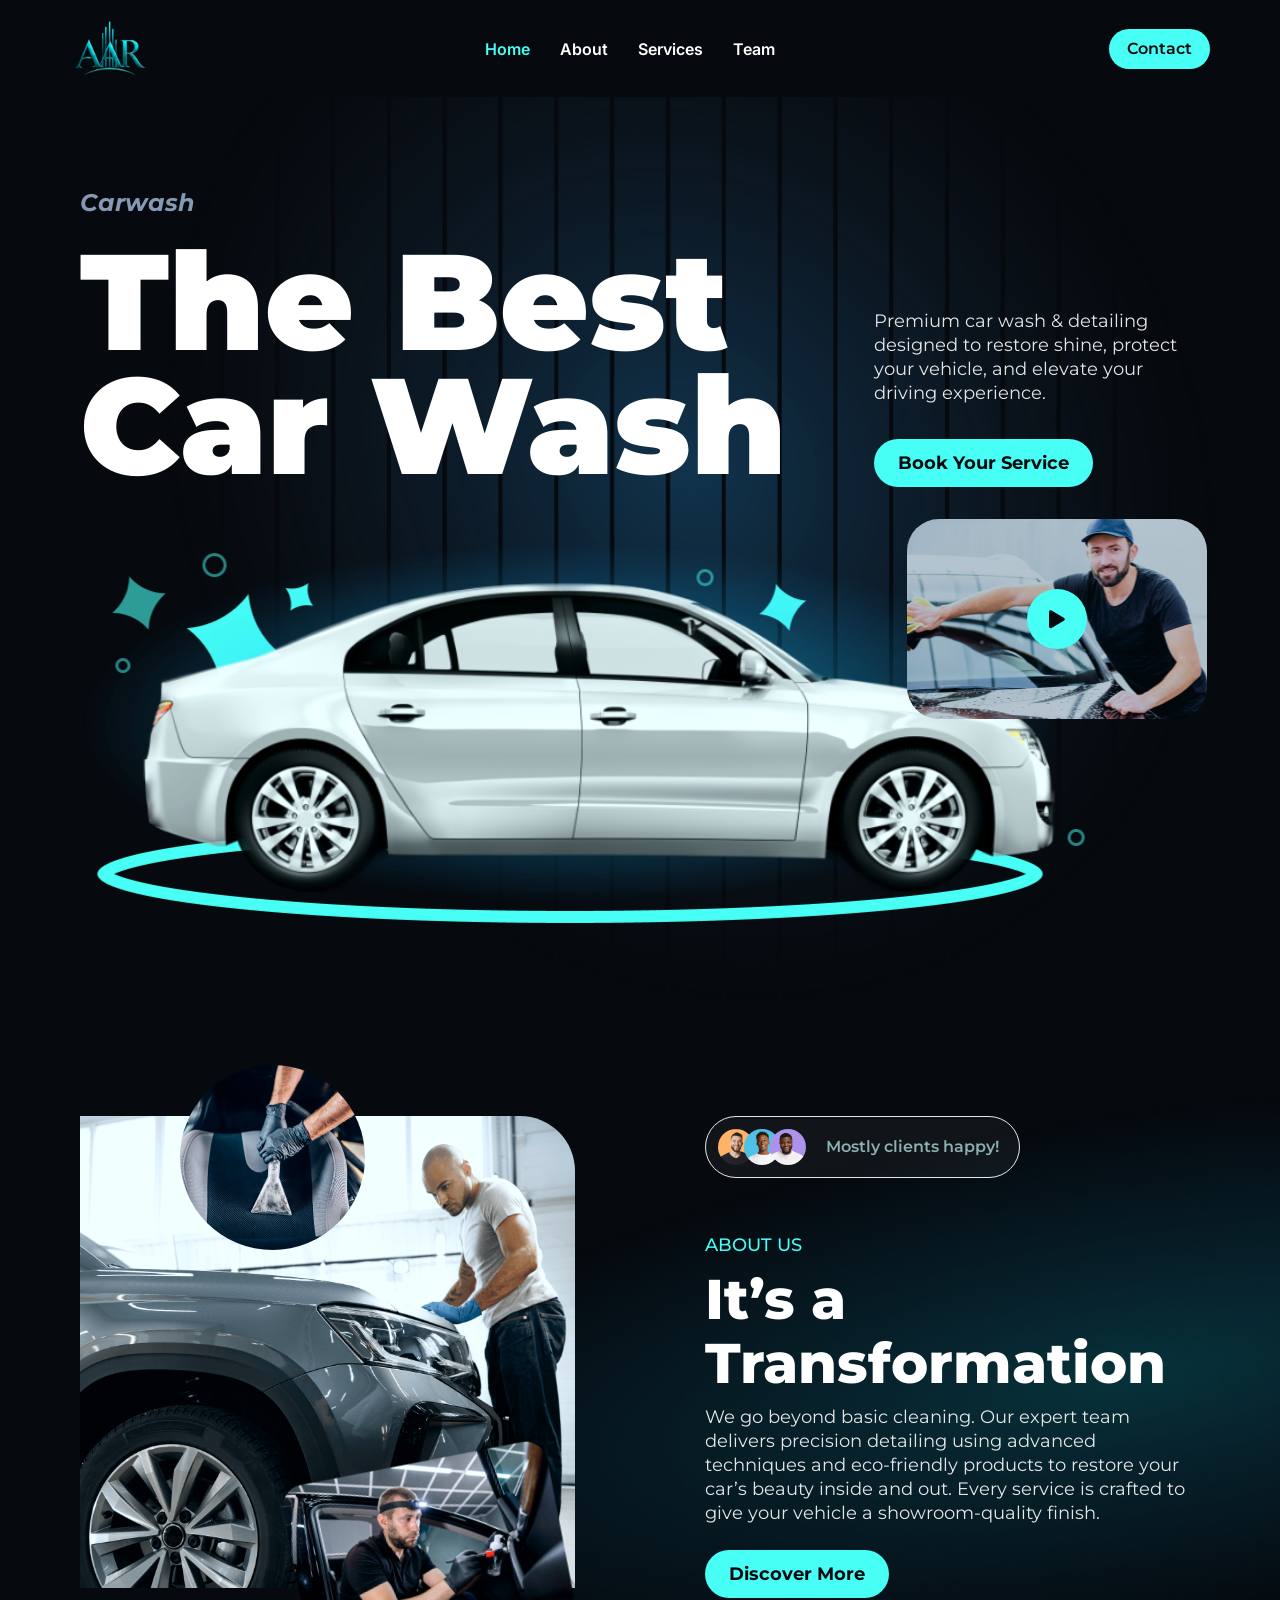
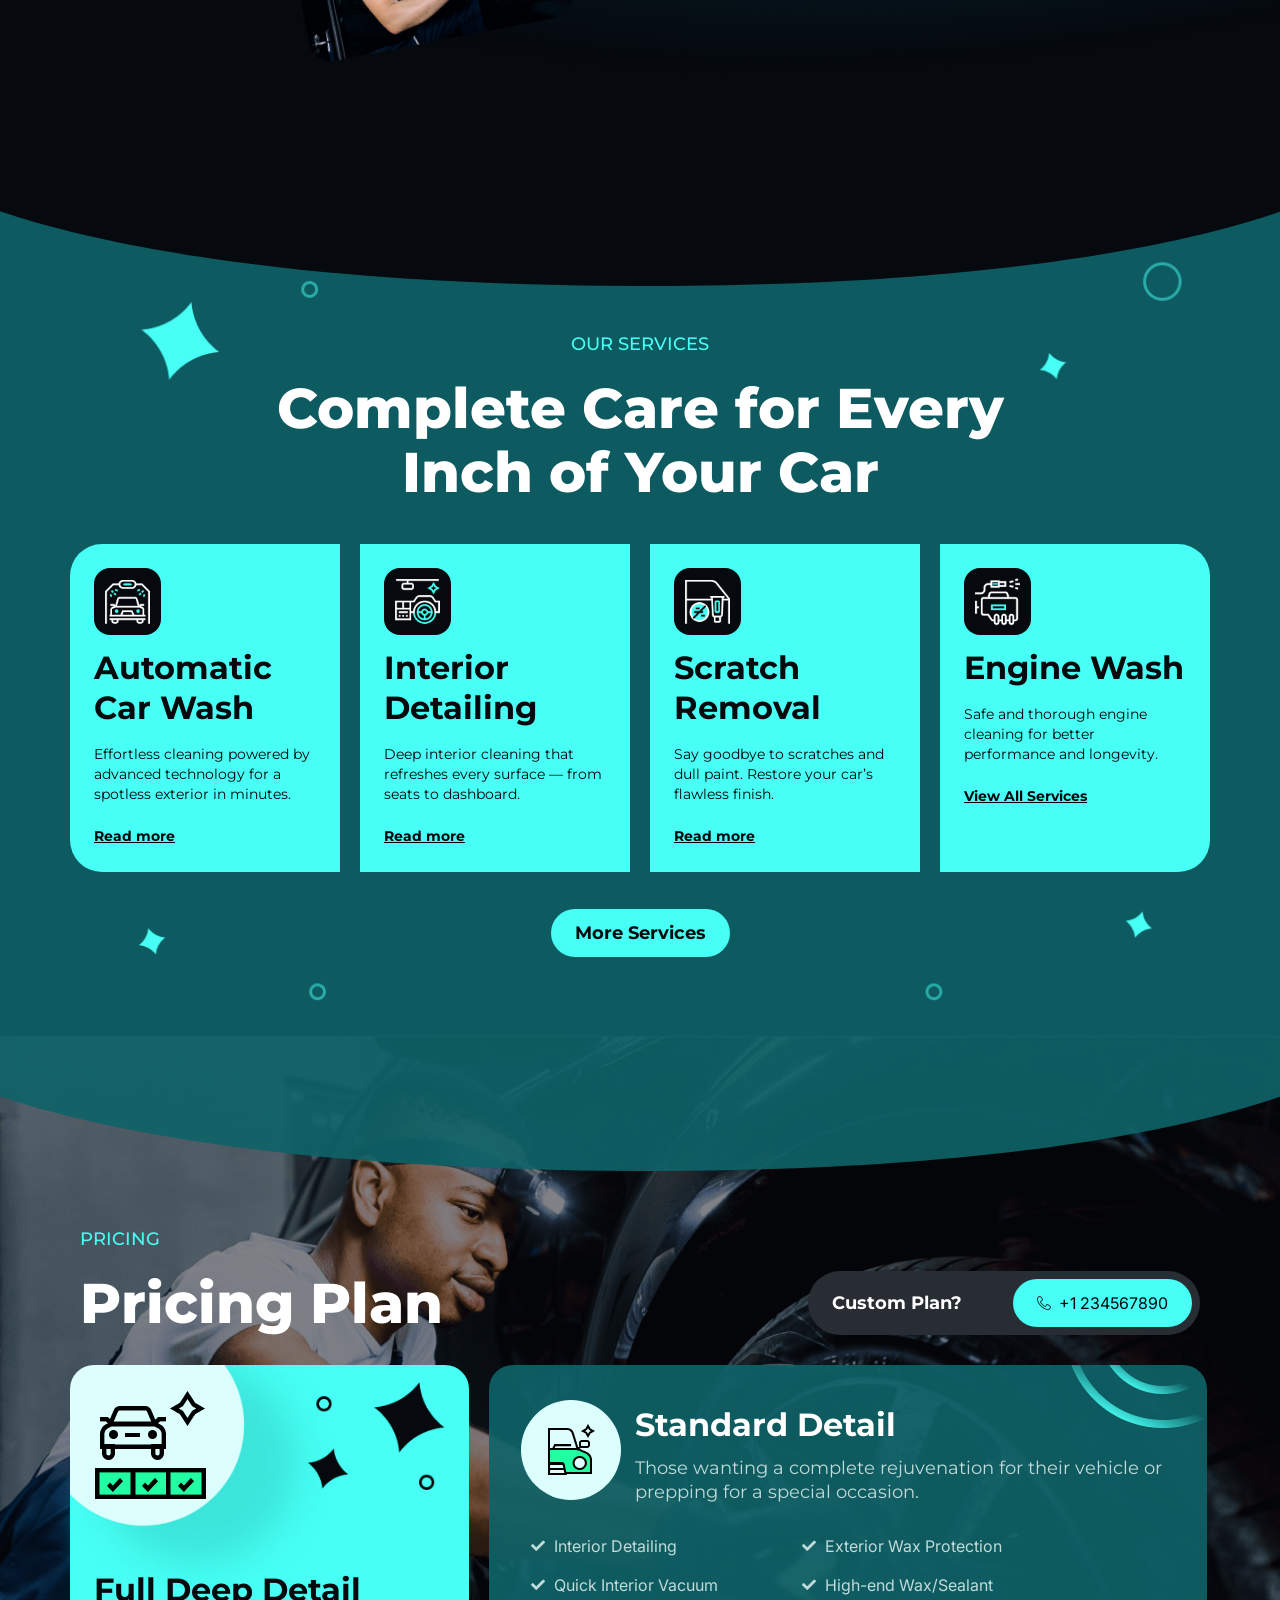
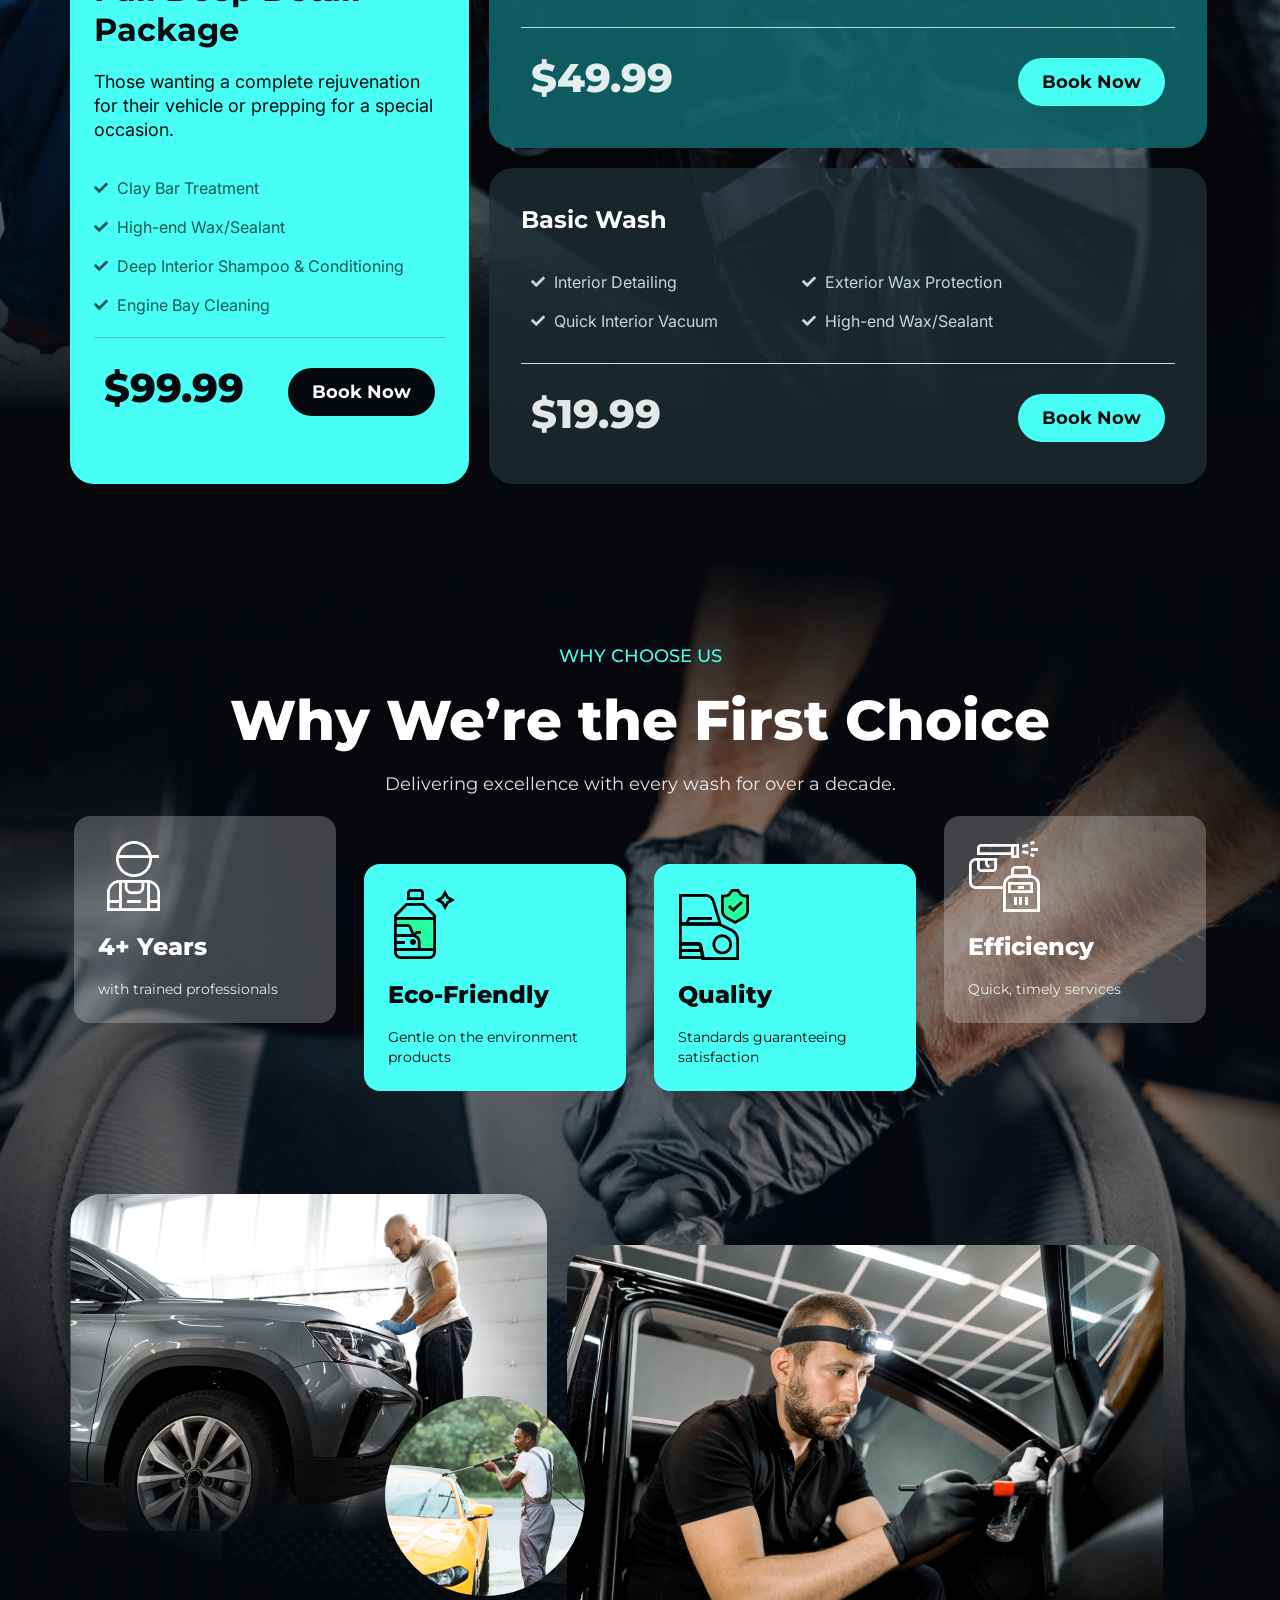
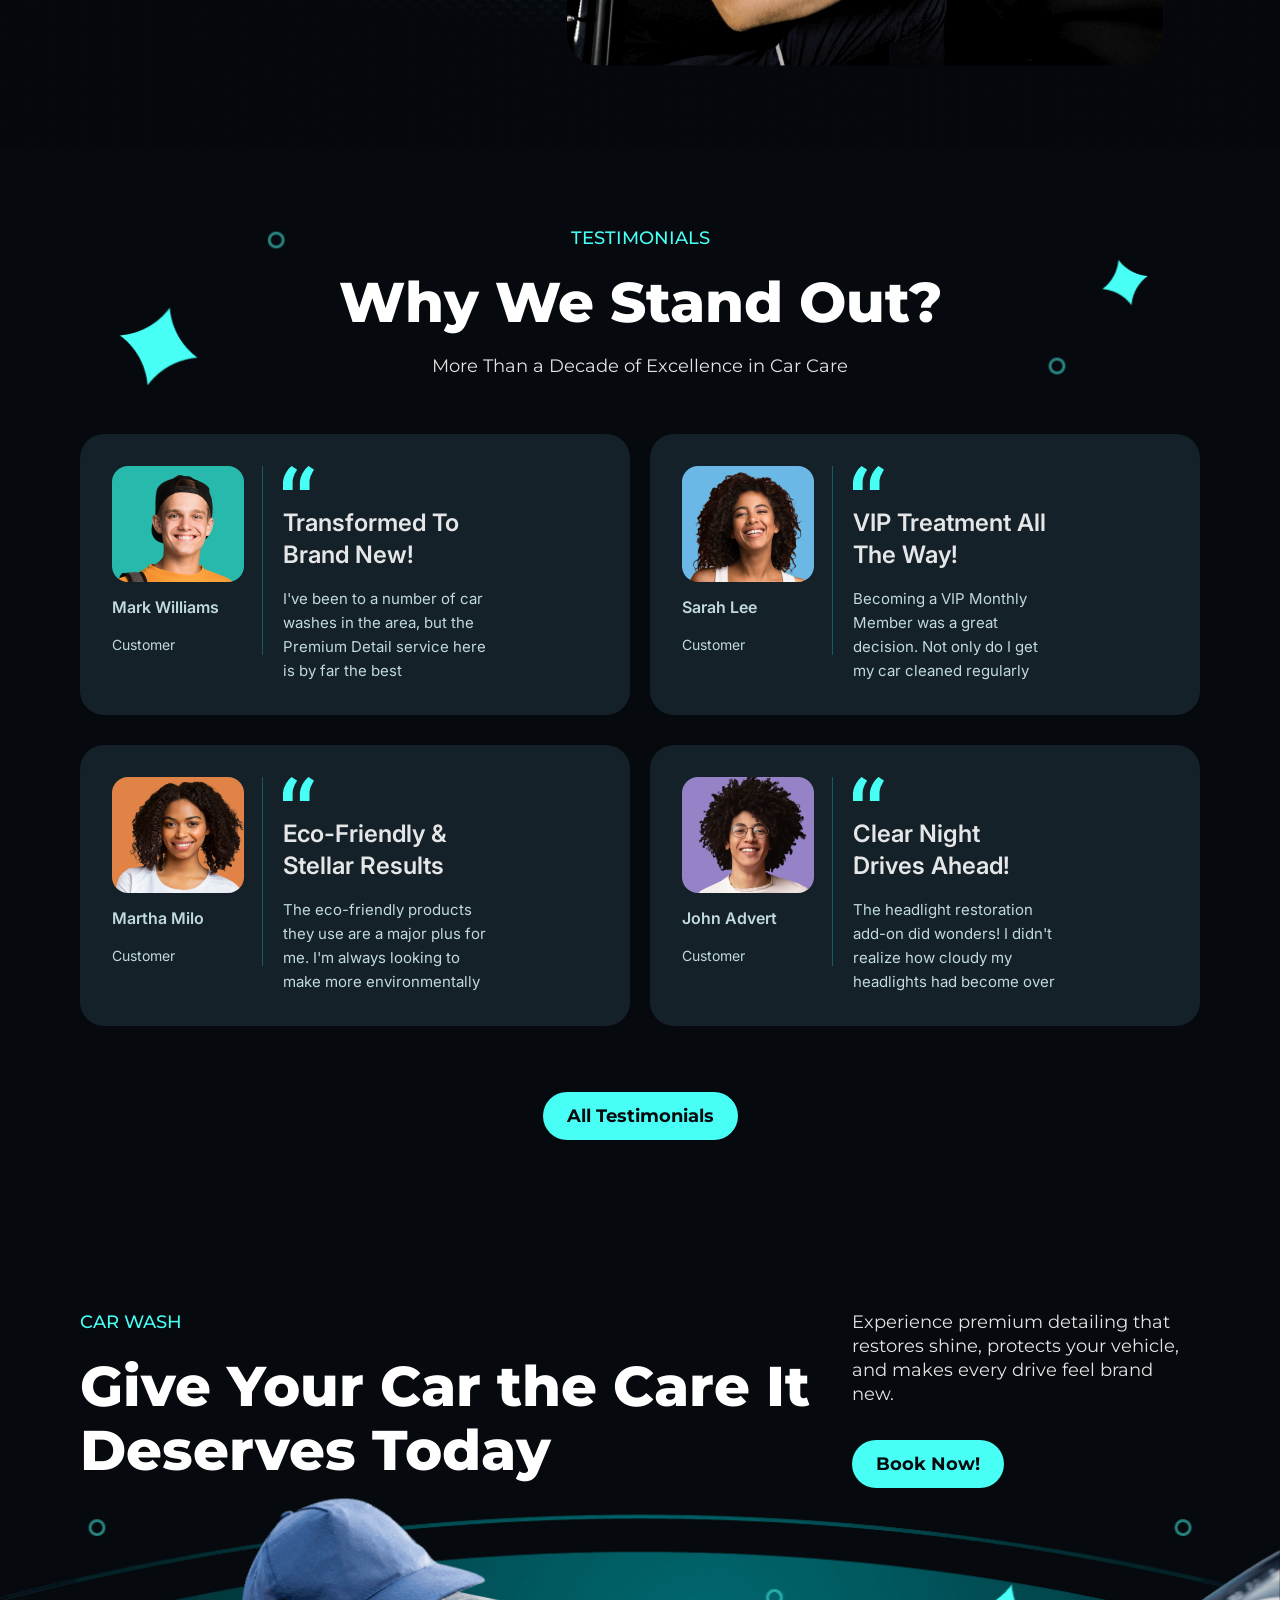
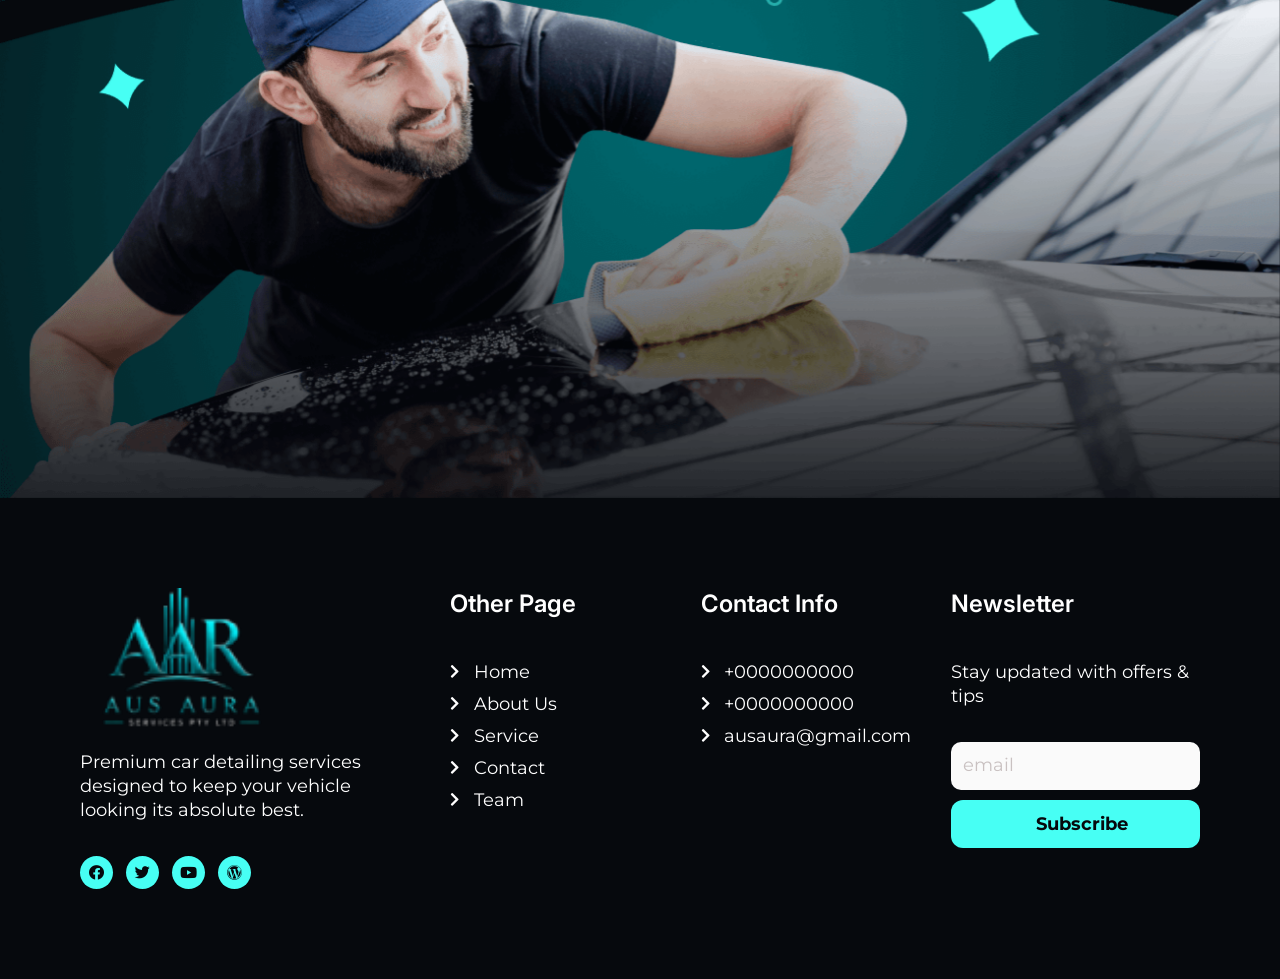
==== commit aed0e62e: "logo changes" ====
--- a/index.html
+++ b/index.html
@@ -2,7 +2,7 @@
   <head>
     <meta charset="UTF-8" />
     <meta name="viewport" content="width=device-width, initial-scale=1.0" />
-    <title>Home – kedas</title>
+    <title>Aus Aura Services Priviate Limited</title>
     <meta name="robots" content="max-image-preview:large" />
     <!-- <style>
       img:is([sizes="auto" i], [sizes^="auto," i]) {
@@ -551,11 +551,7 @@
                     src="./assets/img/Car-Shop-Logo-1-1.png"
                     class="attachment-large size-large wp-image-721"
                     alt=""
-                    srcset="
-                      ./assets/img/Car-Shop-Logo-1-1.png        407w,
-                      ./assets/img/Car-Shop-Logo-1-1-300x45.png 300w
-                    "
-                    sizes="(max-width: 407px) 100vw, 407px"
+                    
                   />
                 </a>
               </div>
@@ -597,7 +593,7 @@
                         data-vertical-menu="750px"
                       >
                         <a
-                          href="https://kit.nirmanavisual.com/kedas/template-kit/home/"
+                          href="./index.html"
                           class="ekit-menu-nav-link active"
                           >Home</a
                         >
@@ -608,123 +604,43 @@
                         data-vertical-menu="750px"
                       >
                         <a
-                          href="https://kit.nirmanavisual.com/kedas/template-kit/about/"
+                          href="./pages/about.html"
                           class="ekit-menu-nav-link"
                           >About</a
                         >
                       </li>
-                      <li
-                        id="menu-item-596"
-                        class="menu-item menu-item-type-custom menu-item-object-custom menu-item-has-children menu-item-596 nav-item elementskit-dropdown-has relative_position elementskit-dropdown-menu-default_width elementskit-mobile-builder-content"
+                     <li
+                        id="menu-item-255"
+                        class="menu-item menu-item-type-custom menu-item-object-custom menu-item-255 nav-item elementskit-mobile-builder-content"
                         data-vertical-menu="750px"
                       >
                         <a
-                          href="#"
-                          class="ekit-menu-nav-link ekit-menu-dropdown-toggle"
-                          >Service<i
-                            aria-hidden="true"
-                            class="icon icon-down-arrow1 elementskit-submenu-indicator"
-                          ></i
-                        ></a>
-                        <ul
-                          class="elementskit-dropdown elementskit-submenu-panel"
+                          href=""
+                          class="ekit-menu-nav-link"
+                          >Services</a
                         >
-                          <li
-                            id="menu-item-262"
-                            class="menu-item menu-item-type-custom menu-item-object-custom menu-item-262 nav-item elementskit-mobile-builder-content"
-                            data-vertical-menu="750px"
-                          >
-                            <a
-                              href="https://kit.nirmanavisual.com/kedas/template-kit/service/"
-                              class="dropdown-item"
-                              >Service</a
-                            >
-                          </li>
-                          <li
-                            id="menu-item-595"
-                            class="menu-item menu-item-type-custom menu-item-object-custom menu-item-595 nav-item elementskit-mobile-builder-content"
-                            data-vertical-menu="750px"
-                          >
-                            <a
-                              href="https://kit.nirmanavisual.com/kedas/template-kit/service-detail/"
-                              class="dropdown-item"
-                              >Service Details</a
-                            >
-                          </li>
-                        </ul>
                       </li>
                       <li
-                        id="menu-item-257"
-                        class="menu-item menu-item-type-custom menu-item-object-custom menu-item-has-children menu-item-257 nav-item elementskit-dropdown-has relative_position elementskit-dropdown-menu-default_width elementskit-mobile-builder-content"
+                        id="menu-item-255"
+                        class="menu-item menu-item-type-custom menu-item-object-custom menu-item-255 nav-item elementskit-mobile-builder-content"
                         data-vertical-menu="750px"
                       >
                         <a
-                          href="#"
-                          class="ekit-menu-nav-link ekit-menu-dropdown-toggle"
-                          >Pages<i
-                            aria-hidden="true"
-                            class="icon icon-down-arrow1 elementskit-submenu-indicator"
-                          ></i
-                        ></a>
-                        <ul
-                          class="elementskit-dropdown elementskit-submenu-panel"
+                          href=""
+                          class="ekit-menu-nav-link"
+                          >Team</a
                         >
-                          <li
-                            id="menu-item-256"
-                            class="menu-item menu-item-type-custom menu-item-object-custom menu-item-256 nav-item elementskit-mobile-builder-content"
-                            data-vertical-menu="750px"
-                          >
-                            <a
-                              href="https://kit.nirmanavisual.com/kedas/template-kit/new/"
-                              class="dropdown-item"
-                              >News</a
-                            >
-                          </li>
-                          <li
-                            id="menu-item-636"
-                            class="menu-item menu-item-type-custom menu-item-object-custom menu-item-636 nav-item elementskit-mobile-builder-content"
-                            data-vertical-menu="750px"
-                          >
-                            <a
-                              href="https://kit.nirmanavisual.com/kedas/template-kit/team/"
-                              class="dropdown-item"
-                              >Team</a
-                            >
-                          </li>
-                          <li
-                            id="menu-item-258"
-                            class="menu-item menu-item-type-custom menu-item-object-custom menu-item-258 nav-item elementskit-mobile-builder-content"
-                            data-vertical-menu="750px"
-                          >
-                            <a
-                              href="https://kit.nirmanavisual.com/kedas/template-kit/faq/"
-                              class="dropdown-item"
-                              >FAQ</a
-                            >
-                          </li>
-                          <li
-                            id="menu-item-259"
-                            class="menu-item menu-item-type-custom menu-item-object-custom menu-item-259 nav-item elementskit-mobile-builder-content"
-                            data-vertical-menu="750px"
-                          >
-                            <a
-                              href="https://kit.nirmanavisual.com/kedas/template-kit/404/"
-                              class="dropdown-item"
-                              >404</a
-                            >
-                          </li>
-                          <li
-                            id="menu-item-260"
-                            class="menu-item menu-item-type-custom menu-item-object-custom menu-item-260 nav-item elementskit-mobile-builder-content"
-                            data-vertical-menu="750px"
-                          >
-                            <a
-                              href="https://kit.nirmanavisual.com/kedas/template-kit/contact/"
-                              class="dropdown-item"
-                              >Contact</a
-                            >
-                          </li>
-                        </ul>
+                      </li>
+                       <li
+                        id="menu-item-255"
+                        class="contact-link menu-item menu-item-type-custom menu-item-object-custom menu-item-255 nav-item elementskit-mobile-builder-content"
+                        data-vertical-menu="750px"
+                      >
+                        <a
+                          href=""
+                          class="ekit-menu-nav-link"
+                          >Contact</a
+                        >
                       </li>
                     </ul>
                     <div class="elementskit-nav-identity-panel">
@@ -753,7 +669,7 @@
               </div>
             </div>
             <div
-              class="elementor-element elementor-element-b8241de elementor-align-right elementor-mobile-align-center elementor-widget elementor-widget-button"
+              class="contact-button elementor-element elementor-element-b8241de elementor-align-right elementor-mobile-align-center elementor-widget elementor-widget-button"
               data-id="b8241de"
               data-element_type="widget"
               data-widget_type="button.default"
@@ -762,7 +678,7 @@
                 <div class="elementor-button-wrapper">
                   <a
                     class="elementor-button elementor-button-link elementor-size-sm"
-                    href="https://kit.nirmanavisual.com/kedas/template-kit/contact/"
+                    href=""
                   >
                     <span class="elementor-button-content-wrapper">
                       <span class="elementor-button-text">Contact</span>
@@ -3218,7 +3134,7 @@
               >
                 <div class="elementor-widget-container">
                   <h3 class="elementor-heading-title elementor-size-default">
-                    Quick Links
+                    Contact Info
                   </h3>
                 </div>
               </div>
@@ -3234,32 +3150,21 @@
                       <span class="elementor-icon-list-icon">
                         <i aria-hidden="true" class="fas fa-chevron-right"></i>
                       </span>
-                      <span class="elementor-icon-list-text">FAQ</span>
+                      <span class="elementor-icon-list-text">+0000000000</span>
                     </li>
                     <li class="elementor-icon-list-item">
                       <span class="elementor-icon-list-icon">
                         <i aria-hidden="true" class="fas fa-chevron-right"></i>
                       </span>
-                      <span class="elementor-icon-list-text">News </span>
+                     <span class="elementor-icon-list-text">+0000000000</span>
                     </li>
                     <li class="elementor-icon-list-item">
                       <span class="elementor-icon-list-icon">
                         <i aria-hidden="true" class="fas fa-chevron-right"></i>
                       </span>
-                      <span class="elementor-icon-list-text">Coming Soon</span>
+                      <span class="elementor-icon-list-text">ausaura@gmail.com</span>
                     </li>
-                    <li class="elementor-icon-list-item">
-                      <span class="elementor-icon-list-icon">
-                        <i aria-hidden="true" class="fas fa-chevron-right"></i>
-                      </span>
-                      <span class="elementor-icon-list-text">404</span>
-                    </li>
-                    <li class="elementor-icon-list-item">
-                      <span class="elementor-icon-list-icon">
-                        <i aria-hidden="true" class="fas fa-chevron-right"></i>
-                      </span>
-                      <span class="elementor-icon-list-text">Credit</span>
-                    </li>
+                    
                   </ul>
                 </div>
               </div>
--- a/assets/css/post-245.css
+++ b/assets/css/post-245.css
@@ -199,7 +199,7 @@
     }
 
     .elementor-245 .elementor-element.elementor-element-2f1b044 img {
-        width: 39%;
+        /* width: 39%; */
     }
 
     .elementor-245 .elementor-element.elementor-element-634c798 .elementskit-navbar-nav > li > a {
--- a/assets/css/frontend.css
+++ b/assets/css/frontend.css
@@ -1939,4 +1939,15 @@
     width:100%;
     opacity:1;
     height:100%;
+}
+.contact-link{
+      display: none;
+    }
+@media(max-width:998px){
+    .contact-button {
+        display: none;
+    }
+    .contact-link{
+      display: block;
+    }
 }
--- a/assets/css/post-263.css
+++ b/assets/css/post-263.css
@@ -41,7 +41,7 @@
 }
 
 .elementor-263 .elementor-element.elementor-element-7c7a718 img {
-    width: 51%;
+    width: 200px;
 }
 
 .elementor-263 .elementor-element.elementor-element-59874fb {
@@ -416,7 +416,7 @@
     }
 
     .elementor-263 .elementor-element.elementor-element-59874fb > .elementor-widget-container {
-        padding: 50px 0px 0px 0px;
+        padding: 0px 0px 0px 0px;
     }
 
     .elementor-263 .elementor-element.elementor-element-93c5ad6 .elementor-widget-container {
--- a/assets/css/widget-styles.css
+++ b/assets/css/widget-styles.css
@@ -2557,7 +2557,7 @@
 
 @media (max-width: 1024px) {
     .ekit_menu_responsive_tablet>.elementskit-navbar-nav-default {
-        background-color:#f7f7f7
+        background-color: #009688;
     }
 
     .elementskit-navbar-nav-default.elementskit-menu-offcanvas-elements {
